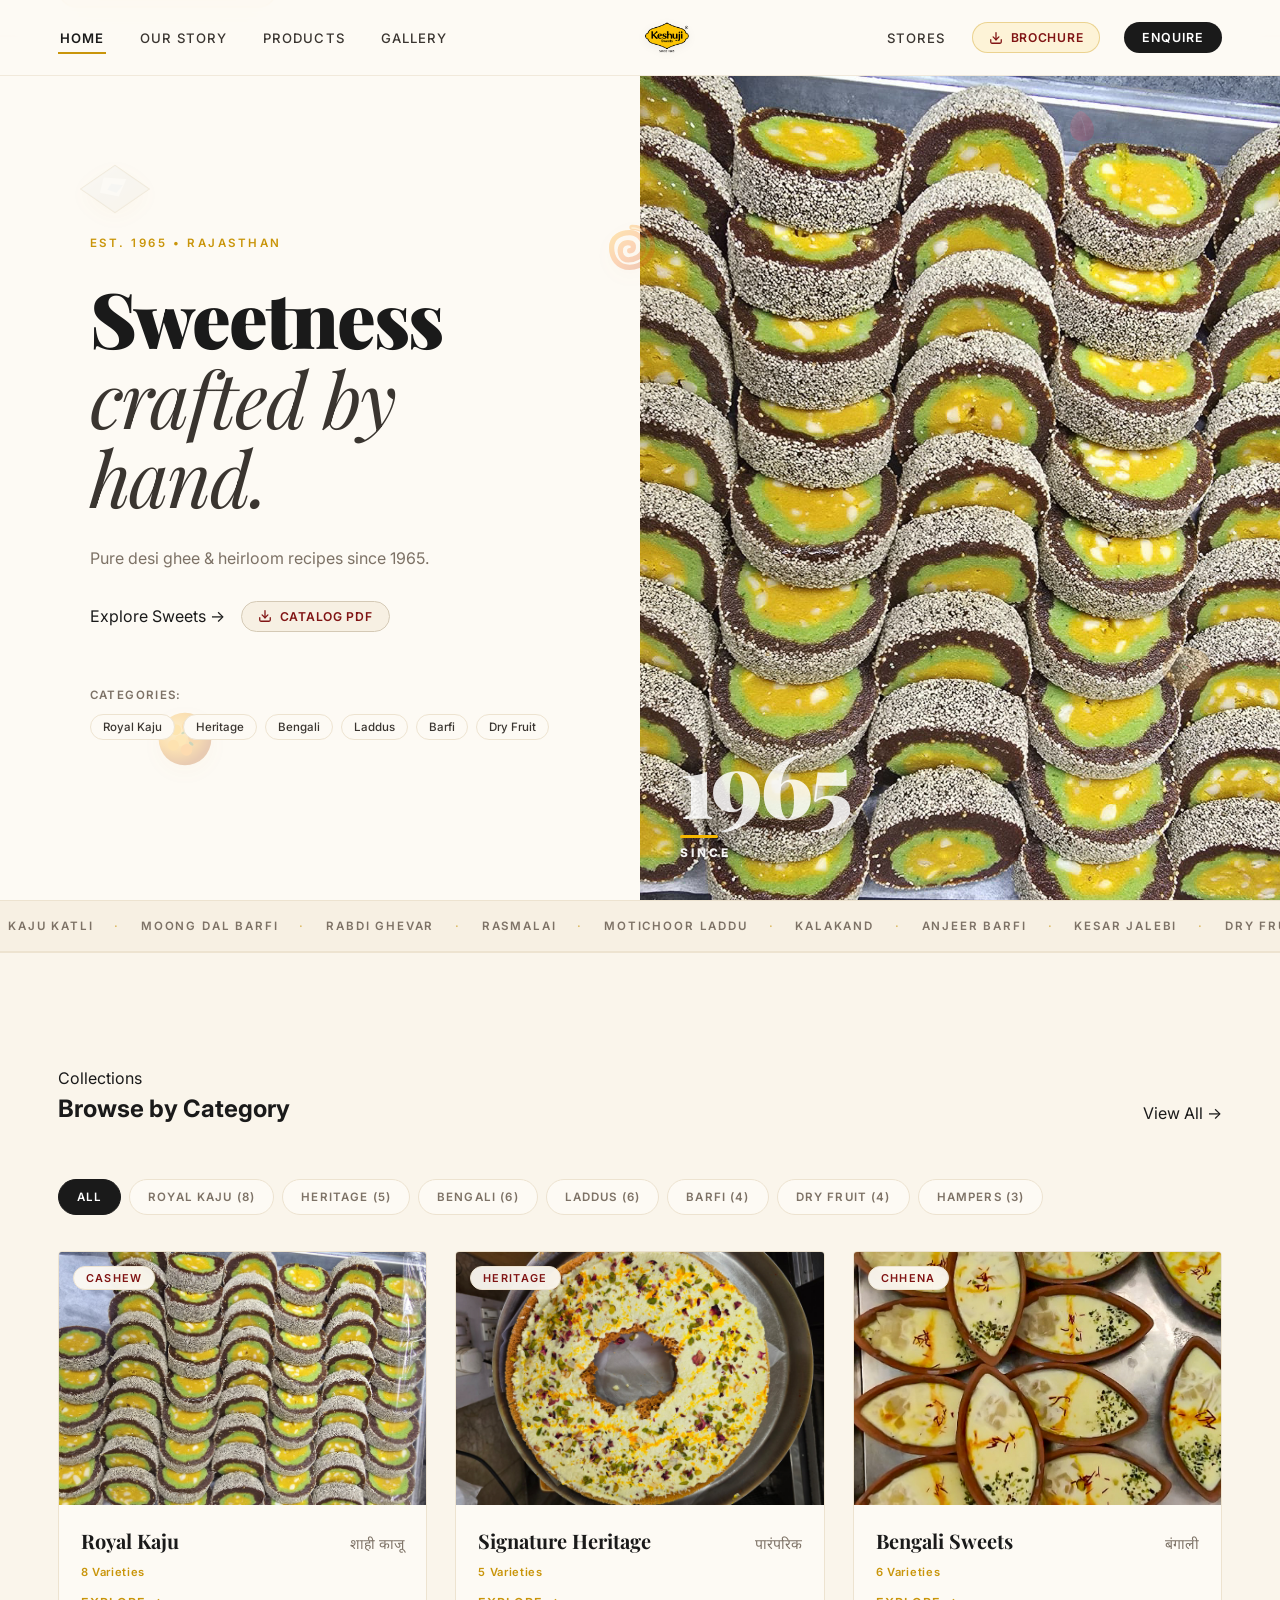
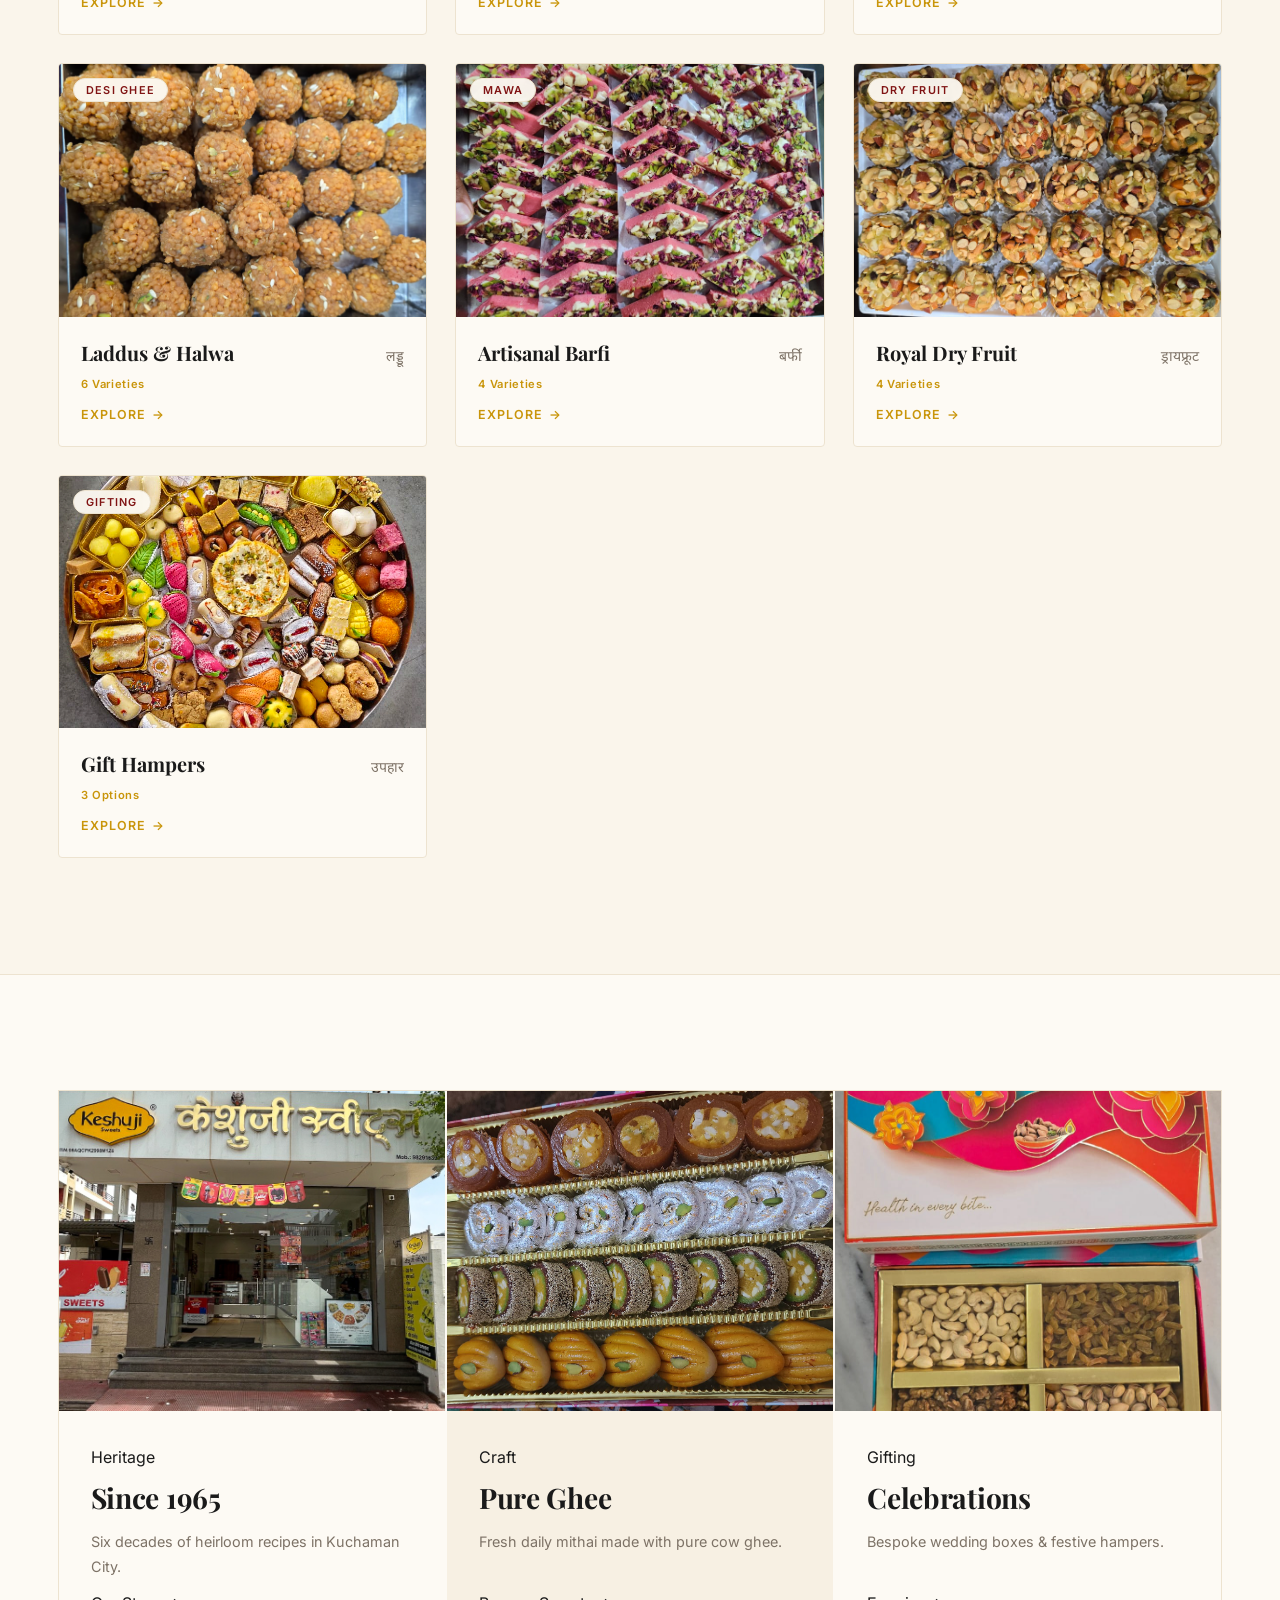
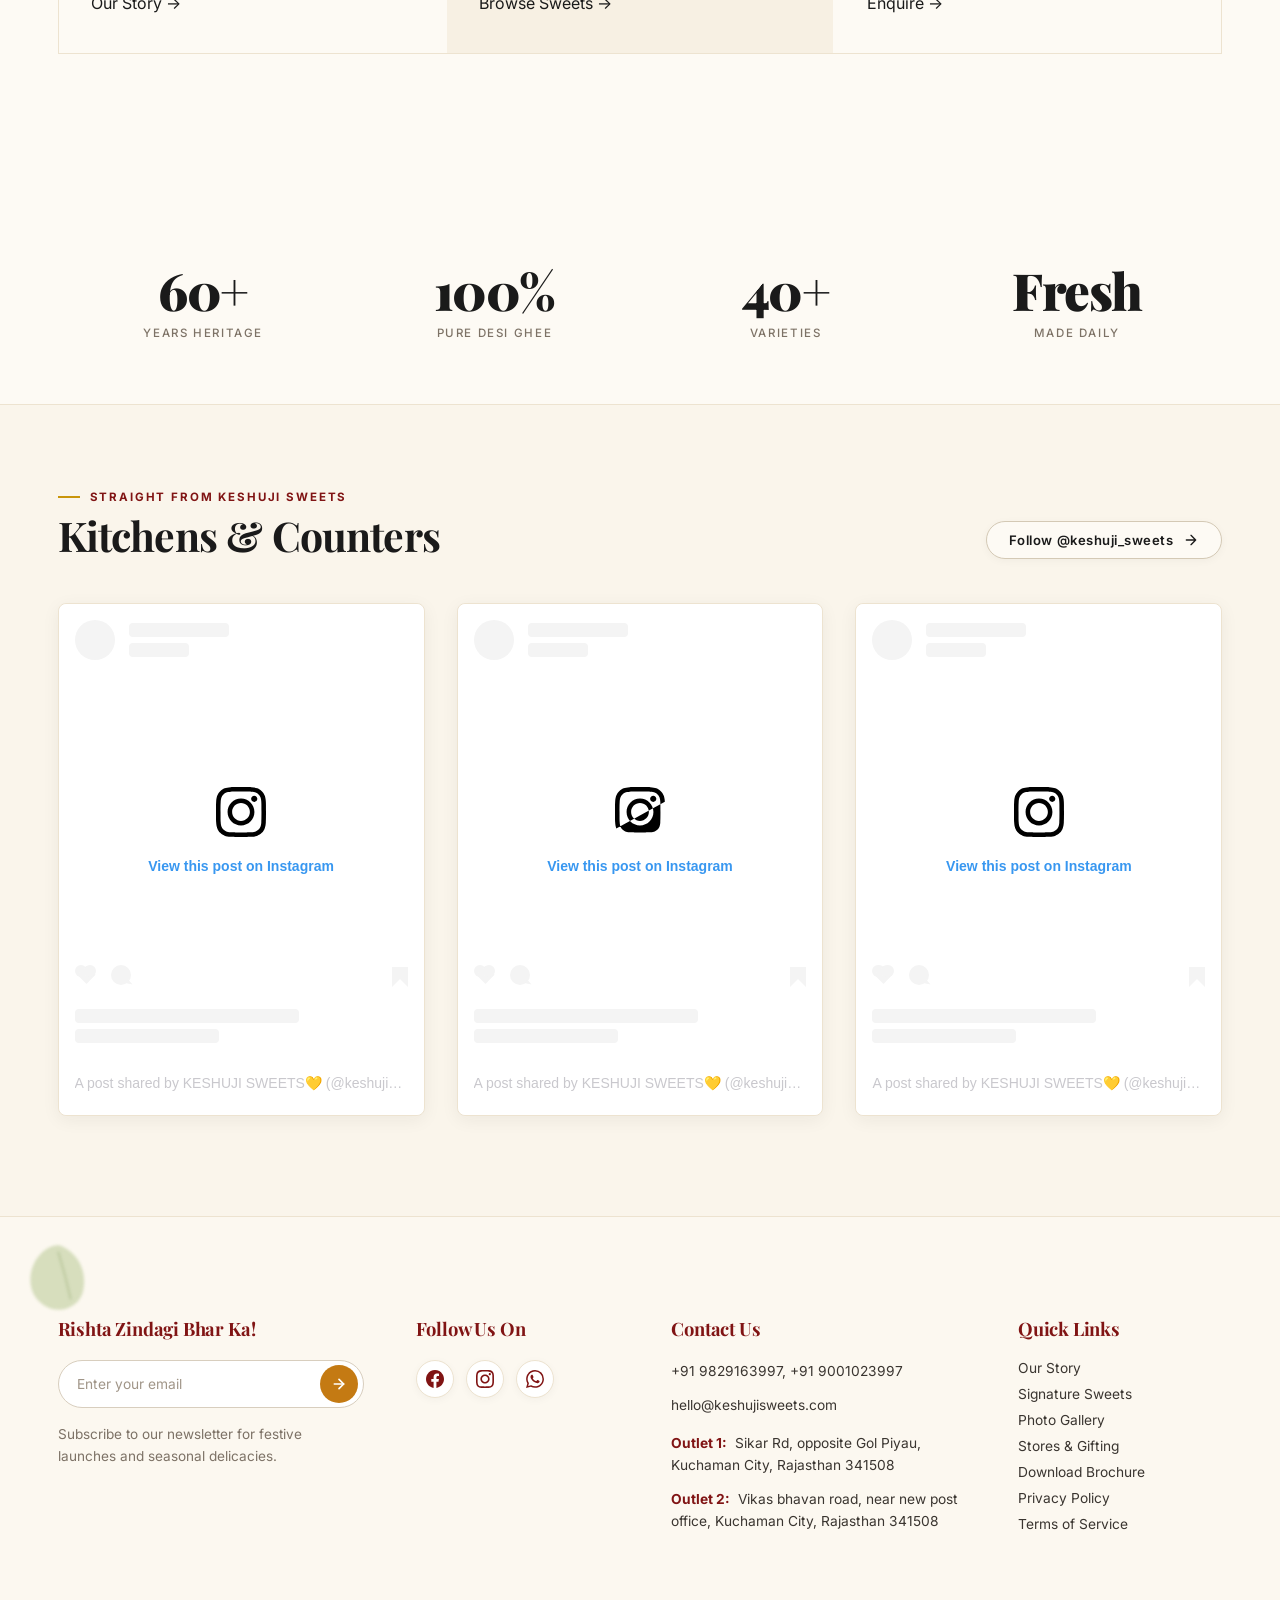
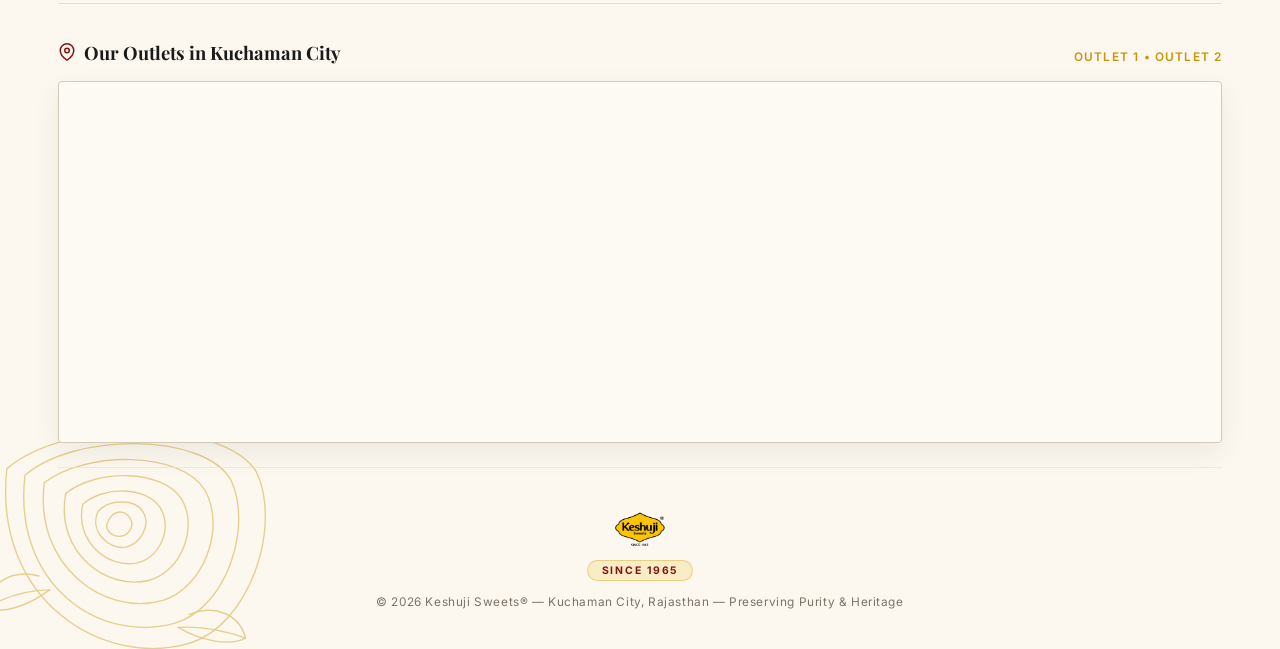
==== index.html @ 8f528794 "feat: initial commit for Keshuji Sweets luxury website" ====
<!DOCTYPE html>
<html lang="en">
<head>
  <meta charset="UTF-8" />
  <meta name="viewport" content="width=device-width, initial-scale=1.0" />
  <title>Keshuji Sweets — Handcrafted Indian Mithai Since 1965</title>
  <meta name="description" content="Keshuji Sweets — India's most beloved handcrafted mithai, made with pure desi ghee and tradition since 1965. Jaipur, Rajasthan." />
  <link rel="icon" type="image/png" href="assets/KeshuJI-Logo.png" />
  <link rel="preconnect" href="https://fonts.googleapis.com" />
  <link rel="preconnect" href="https://fonts.gstatic.com" crossorigin />
  <link href="https://fonts.googleapis.com/css2?family=Playfair+Display:ital,wght@0,400;0,700;0,900;1,400;1,700&family=Inter:wght@300;400;500;600;700&family=Noto+Sans+Devanagari:wght@400;500;600&display=swap" rel="stylesheet" />
  <link rel="stylesheet" href="css/shared.css" />
  <link rel="stylesheet" href="css/home.css" />
</head>
<body>

  <!-- ===== SWEET IS LOADING CHASHNI PRELOADER ===== -->
  <aside id="sweet-loader" aria-label="Loading Keshuji Sweets">
    <div class="chashni-aura" aria-hidden="true"></div>
    <div class="chashni-stage">
      
      <!-- Chashni Dropper -->
      <div class="chashni-dropper" aria-hidden="true">
        <div class="chashni-droplet"></div>
      </div>

      <!-- Keshuji Logo with Rising Chashni Liquid Fill -->
      <div class="chashni-logo-box" aria-hidden="true">
        <!-- Base Faint Logo Outline -->
        <img src="assets/KeshuJI-Logo.png" alt="Keshuji Sweets Logo Outline" class="chashni-logo-base" />
        
        <!-- Rising Chashni Liquid Level -->
        <div class="chashni-fill-level" id="chashni-fill-level">
          <!-- Filled Saffron Logo -->
          <img src="assets/KeshuJI-Logo.png" alt="Keshuji Sweets Filled Logo" class="chashni-logo-filled" />
          
          <!-- Liquid Sheen Overlay -->
          <div class="chashni-syrup-sheen"></div>

          <!-- Waving Liquid Meniscus Surface -->
          <div class="chashni-wave-wrap">
            <svg class="chashni-wave-svg" viewBox="0 0 240 12" preserveAspectRatio="none">
              <path d="M0,6 C30,1 60,11 90,6 C120,1 150,11 180,6 C210,1 240,11 270,6 L270,12 L0,12 Z" fill="#F5B800" opacity="0.9"/>
              <path d="M0,7 C30,2 60,12 90,7 C120,2 150,12 180,7 C210,2 240,12 270,7 L270,12 L0,12 Z" fill="#C97D00" opacity="0.55"/>
            </svg>
          </div>
        </div>
      </div>

      <!-- Loading Typography -->
      <p class="chashni-eyebrow">Est. 1965 &bull; Rajasthan</p>
      <h1 class="chashni-title" aria-label="Sweet is loading">
        <span>S</span><span>W</span><span>E</span><span>E</span><span>T</span>
        <span class="chashni-space">&nbsp;</span>
        <span>I</span><span>S</span>
        <span class="chashni-space">&nbsp;</span>
        <span>L</span><span>O</span><span>A</span><span>D</span><span>I</span><span>N</span><span>G</span>
      </h1>
      <p class="chashni-subtext" id="chashni-subtext">Simmering pure desi ghee &amp; saffron syrup...</p>

      <!-- Progress Track -->
      <div class="chashni-progress-wrap">
        <div class="chashni-bar-track">
          <div class="chashni-bar-fill" id="chashni-bar-fill"></div>
        </div>
        <span class="chashni-percent" id="chashni-percent">0%</span>
      </div>

    </div>
  </aside>

  <!-- ===== ULTRA-PLEASING NAVBAR ===== -->
  <header class="navbar" id="navbar">
    <div class="nav-inner">
      <nav class="nav-left">
        <a href="./" class="nav-link active">Home</a>
        <a href="story/" class="nav-link">Our Story</a>
        <a href="products/" class="nav-link">Products</a>
        <a href="gallery/" class="nav-link">Gallery</a>
      </nav>

      <div class="nav-logo">
        <a href="./" aria-label="Keshuji Sweets Home">
          <img src="assets/KeshuJI-Logo.png" alt="Keshuji Sweets" />
        </a>
      </div>

      <nav class="nav-right">
        <a href="contacts/" class="nav-link">Stores</a>
        <a href="assets/Keshuji%20Sweets%20%E2%80%94%20Signature%20Catalogue.pdf" 
           download="Keshuji Sweets — Signature Catalogue.pdf" 
           target="_blank" 
           rel="noopener noreferrer" 
           class="nav-brochure-btn" 
           id="nav-brochure-btn"
           title="Download Product Brochure">
          <svg viewBox="0 0 24 24" width="14" height="14" fill="none" stroke="currentColor" stroke-width="2.2" stroke-linecap="round" stroke-linejoin="round">
            <path d="M21 15v4a2 2 0 0 1-2 2H5a2 2 0 0 1-2-2v-4"/>
            <polyline points="7 10 12 15 17 10"/>
            <line x1="12" y1="15" x2="12" y2="3"/>
          </svg>
          <span>Brochure</span>
        </a>
        <a href="contacts/" class="nav-enquire">Enquire</a>
      </nav>

      <button class="hamburger" id="hamburger" aria-label="Open Navigation Menu">
        <span></span><span></span><span></span>
      </button>
    </div>
  </header>

  <!-- Mobile Drawer -->
  <div class="mobile-drawer" id="mobile-drawer">
    <a href="./" class="nav-link active">Home</a>
    <a href="story/" class="nav-link">Our Story</a>
    <a href="products/" class="nav-link">Products</a>
    <a href="gallery/" class="nav-link">Gallery</a>
    <a href="contacts/" class="nav-link">Stores &amp; Contact</a>
    <a href="assets/Keshuji%20Sweets%20%E2%80%94%20Signature%20Catalogue.pdf" 
       download="Keshuji Sweets — Signature Catalogue.pdf" 
       target="_blank" 
       class="nav-brochure-btn">
      <svg viewBox="0 0 24 24" width="14" height="14" fill="none" stroke="currentColor" stroke-width="2.2" stroke-linecap="round" stroke-linejoin="round">
        <path d="M21 15v4a2 2 0 0 1-2 2H5a2 2 0 0 1-2-2v-4"/>
        <polyline points="7 10 12 15 17 10"/>
        <line x1="12" y1="15" x2="12" y2="3"/>
      </svg>
      <span>Download Brochure</span>
    </a>
  </div>

  <!-- ===== HERO WITH FLOATING MITHAI SVGS ===== -->
  <section class="hero" id="hero" style="position: relative;">
    
    <!-- Floating Mithai SVGs Canvas -->
    <div class="floating-mithai-canvas" aria-hidden="true">
      
      <!-- 1. Floating Kaju Katli (Top Left) -->
      <div class="float-item float-1" style="top: 18%; left: 6%;">
        <svg viewBox="0 0 100 70" width="76" height="54" fill="none" xmlns="http://www.w3.org/2000/svg">
          <polygon points="50,4 95,35 50,66 5,35" fill="#FAF1DF" stroke="#D1BE94" stroke-width="1.5"/>
          <polygon points="50,4 95,35 50,66 5,35" fill="url(#silverSheen1)" opacity="0.85"/>
          <path d="M35,20 L65,22 L55,45 L30,40 Z" fill="#FFFFFF" opacity="0.7"/>
          <path d="M45,28 L60,30 L52,40 L40,36 Z" fill="#E4ECF0" opacity="0.95"/>
          <defs>
            <linearGradient id="silverSheen1" x1="0" y1="0" x2="1" y2="1">
              <stop offset="0%" stop-color="#FFFFFF" stop-opacity="0.9"/>
              <stop offset="50%" stop-color="#D5DFE6" stop-opacity="0.5"/>
              <stop offset="100%" stop-color="#F2E6CD" stop-opacity="0.8"/>
            </linearGradient>
          </defs>
        </svg>
      </div>

      <!-- 2. Floating Motichoor Laddu (Bottom Left) -->
      <div class="float-item float-2" style="bottom: 14%; left: 12%;">
        <svg viewBox="0 0 80 80" width="62" height="62" fill="none" xmlns="http://www.w3.org/2000/svg">
          <circle cx="40" cy="40" r="34" fill="url(#ladduGrad1)"/>
          <circle cx="28" cy="28" r="7" fill="#FFAF00"/>
          <circle cx="44" cy="24" r="8" fill="#FF9A00"/>
          <circle cx="34" cy="42" r="7.5" fill="#FFB71A"/>
          <circle cx="52" cy="38" r="8" fill="#E88200"/>
          <circle cx="25" cy="48" r="7" fill="#FFA500"/>
          <circle cx="42" cy="54" r="7.5" fill="#FF8D00"/>
          <ellipse cx="38" cy="32" rx="3" ry="1.5" fill="#5F8835" transform="rotate(-25 38 32)"/>
          <ellipse cx="48" cy="46" rx="3.5" ry="1.8" fill="#4D7528" transform="rotate(35 48 46)"/>
          <defs>
            <radialGradient id="ladduGrad1" cx="35%" cy="35%" r="65%">
              <stop offset="0%" stop-color="#FFD15C"/>
              <stop offset="55%" stop-color="#F59E0B"/>
              <stop offset="100%" stop-color="#B45309"/>
            </radialGradient>
          </defs>
        </svg>
      </div>

      <!-- 3. Floating Kesar Jalebi (Center Right) -->
      <div class="float-item float-3" style="top: 24%; right: 48%;">
        <svg viewBox="0 0 90 90" width="68" height="68" fill="none" xmlns="http://www.w3.org/2000/svg">
          <path d="M45,15 C60,15 72,25 72,40 C72,55 58,68 42,68 C26,68 18,55 18,42 C18,28 30,22 42,22 C52,22 62,30 60,44 C58,54 48,58 40,58 C32,58 28,50 30,42 C32,36 38,34 44,36 C48,38 48,46 42,46" 
                stroke="url(#jalebiGrad1)" stroke-width="7" stroke-linecap="round" stroke-linejoin="round"/>
          <path d="M45,16 C57,16 68,24 68,38" stroke="#FFEAA5" stroke-width="2" stroke-linecap="round" opacity="0.8"/>
          <defs>
            <linearGradient id="jalebiGrad1" x1="0" y1="0" x2="1" y2="1">
              <stop offset="0%" stop-color="#FFB300"/>
              <stop offset="50%" stop-color="#F97316"/>
              <stop offset="100%" stop-color="#C2410C"/>
            </linearGradient>
          </defs>
        </svg>
      </div>

      <!-- 4. Floating Shahi Peda (Mid Right) -->
      <div class="float-item float-4" style="bottom: 22%; right: 5%;">
        <svg viewBox="0 0 80 80" width="58" height="58" fill="none" xmlns="http://www.w3.org/2000/svg">
          <ellipse cx="40" cy="40" rx="34" ry="30" fill="url(#pedaGrad1)"/>
          <ellipse cx="40" cy="39" rx="13" ry="10" fill="#C9943B" opacity="0.4"/>
          <ellipse cx="38" cy="37" rx="4.5" ry="2.8" fill="#6A9739" transform="rotate(-15 38 37)"/>
          <path d="M37,34 Q43,35 45,39" stroke="#C81E1E" stroke-width="1.4" stroke-linecap="round"/>
          <defs>
            <radialGradient id="pedaGrad1" cx="40%" cy="35%" r="60%">
              <stop offset="0%" stop-color="#FFF0D0"/>
              <stop offset="60%" stop-color="#E8BC70"/>
              <stop offset="100%" stop-color="#B28236"/>
            </radialGradient>
          </defs>
        </svg>
      </div>

      <!-- 5. Floating Damask Rose Petal (Top Right) -->
      <div class="float-item float-5" style="top: 12%; right: 14%;">
        <svg viewBox="0 0 60 60" width="38" height="38" fill="none" xmlns="http://www.w3.org/2000/svg">
          <path d="M30,5 C42,12 52,26 48,42 C44,54 28,56 18,48 C8,40 10,22 18,12 C22,7 26,4 30,5 Z" fill="url(#petalGrad1)" opacity="0.8"/>
          <path d="M28,14 Q34,26 36,44" stroke="#FFE4EC" stroke-width="1" opacity="0.6"/>
          <defs>
            <linearGradient id="petalGrad1" x1="0" y1="0" x2="1" y2="1">
              <stop offset="0%" stop-color="#FFA4B0"/>
              <stop offset="60%" stop-color="#E63956"/>
              <stop offset="100%" stop-color="#9E1B32"/>
            </linearGradient>
          </defs>
        </svg>
      </div>

    </div>

    <!-- Hero Content -->
    <div class="hero-text-col" style="position: relative; z-index: 2;">
      <p class="hero-heritage">Est. 1965 &bull; Rajasthan</p>
      <h1 class="hero-headline">
        Sweetness<br/>
        <em>crafted by<br/>hand.</em>
      </h1>
      <p class="hero-sub">
        Pure desi ghee &amp; heirloom recipes since 1965.
      </p>
      <div style="display: flex; gap: 16px; align-items: center; flex-wrap: wrap;">
        <a href="products/" class="btn-text" id="hero-cta">
          Explore Sweets <span class="arrow">&rarr;</span>
        </a>
        <a href="assets/Keshuji%20Sweets%20%E2%80%94%20Signature%20Catalogue.pdf" 
           download="Keshuji Sweets — Signature Catalogue.pdf" 
           target="_blank" 
           class="nav-brochure-btn" 
           style="background: var(--beige); border-color: var(--beige-dark);">
          <svg viewBox="0 0 24 24" width="14" height="14" fill="none" stroke="currentColor" stroke-width="2.2" stroke-linecap="round" stroke-linejoin="round">
            <path d="M21 15v4a2 2 0 0 1-2 2H5a2 2 0 0 1-2-2v-4"/>
            <polyline points="7 10 12 15 17 10"/>
            <line x1="12" y1="15" x2="12" y2="3"/>
          </svg>
          <span>Catalog PDF</span>
        </a>
      </div>

      <!-- Hero Quick Categories -->
      <div class="hero-quick-cats">
        <span class="hero-quick-label">Categories:</span>
        <div class="hero-quick-tags">
          <a href="products/?cat=Royal+Kaju" class="hero-quick-tag">Royal Kaju</a>
          <a href="products/?cat=Signature+Heritage" class="hero-quick-tag">Heritage</a>
          <a href="products/?cat=Bengali+Sweets" class="hero-quick-tag">Bengali</a>
          <a href="products/?cat=Laddus" class="hero-quick-tag">Laddus</a>
          <a href="products/?cat=Artisanal+Barfi" class="hero-quick-tag">Barfi</a>
          <a href="products/?cat=Dry+Fruit" class="hero-quick-tag">Dry Fruit</a>
        </div>
      </div>
    </div>

    <div class="hero-image-col">
      <div class="hero-img-frame">
        <img src="assets/kaju-anjeer-chakra.jpg" alt="Kaju Anjeer Chakra" class="hero-img" id="hero-main-img" />
      </div>
      <div class="hero-since">
        <span class="since-num">1965</span>
        <span class="since-line"></span>
        <span class="since-text">Since</span>
      </div>
    </div>
  </section>

  <!-- ===== MARQUEE ===== -->
  <div class="marquee-band" aria-hidden="true">
    <div class="marquee-track">
      <span>Kaju Katli</span><span class="sep">&nbsp;&middot;&nbsp;</span>
      <span>Moong Dal Barfi</span><span class="sep">&nbsp;&middot;&nbsp;</span>
      <span>Rabdi Ghevar</span><span class="sep">&nbsp;&middot;&nbsp;</span>
      <span>Rasmalai</span><span class="sep">&nbsp;&middot;&nbsp;</span>
      <span>Motichoor Laddu</span><span class="sep">&nbsp;&middot;&nbsp;</span>
      <span>Kalakand</span><span class="sep">&nbsp;&middot;&nbsp;</span>
      <span>Anjeer Barfi</span><span class="sep">&nbsp;&middot;&nbsp;</span>
      <span>Kesar Jalebi</span><span class="sep">&nbsp;&middot;&nbsp;</span>
      <span>Dry Fruit Laddu</span><span class="sep">&nbsp;&middot;&nbsp;</span>
      <span>Kaju Pista Roll</span><span class="sep">&nbsp;&middot;&nbsp;</span>
      <!-- dupe for continuous loop -->
      <span>Kaju Katli</span><span class="sep">&nbsp;&middot;&nbsp;</span>
      <span>Moong Dal Barfi</span><span class="sep">&nbsp;&middot;&nbsp;</span>
      <span>Rabdi Ghevar</span><span class="sep">&nbsp;&middot;&nbsp;</span>
      <span>Rasmalai</span><span class="sep">&nbsp;&middot;&nbsp;</span>
      <span>Motichoor Laddu</span><span class="sep">&nbsp;&middot;&nbsp;</span>
      <span>Kalakand</span><span class="sep">&nbsp;&middot;&nbsp;</span>
      <span>Anjeer Barfi</span><span class="sep">&nbsp;&middot;&nbsp;</span>
      <span>Kesar Jalebi</span><span class="sep">&nbsp;&middot;&nbsp;</span>
      <span>Dry Fruit Laddu</span><span class="sep">&nbsp;&middot;&nbsp;</span>
      <span>Kaju Pista Roll</span><span class="sep">&nbsp;&middot;&nbsp;</span>
    </div>
  </div>

  <!-- ===== BROWSE BY CATEGORY ===== -->
  <section class="categories-browse" id="categories-browse">
    <div class="container">
      
      <div class="categories-browse-header reveal">
        <div>
          <span class="label">Collections</span>
          <h2 class="heading">Browse by Category</h2>
        </div>
        <a href="products/" class="btn-text">View All <span class="arrow">&rarr;</span></a>
      </div>

      <!-- Quick Interactive Category Filter Pills on Homepage -->
      <div class="home-category-pills reveal" id="home-category-pills">
        <button class="home-cat-pill active" data-cat-filter="all">All</button>
        <button class="home-cat-pill" data-cat-filter="Royal Kaju">Royal Kaju (8)</button>
        <button class="home-cat-pill" data-cat-filter="Signature Heritage">Heritage (5)</button>
        <button class="home-cat-pill" data-cat-filter="Bengali Sweets">Bengali (6)</button>
        <button class="home-cat-pill" data-cat-filter="Laddus">Laddus (6)</button>
        <button class="home-cat-pill" data-cat-filter="Artisanal Barfi">Barfi (4)</button>
        <button class="home-cat-pill" data-cat-filter="Dry Fruit">Dry Fruit (4)</button>
        <button class="home-cat-pill" data-cat-filter="Gift Boxes">Hampers (3)</button>
      </div>

      <div class="category-cards-grid" id="home-category-grid">

        <!-- 1. Royal Kaju -->
        <a href="products/?cat=Royal+Kaju" class="category-card reveal" data-category="Royal Kaju">
          <div class="category-card-img-wrap">
            <img src="assets/kaju-anjeer-chakra.jpg" alt="Royal Kaju Sweets" loading="lazy" />
            <span class="category-card-tag">Cashew</span>
          </div>
          <div class="category-card-info">
            <div class="category-card-title-row">
              <h3 class="category-card-name">Royal Kaju</h3>
              <span class="category-card-hindi">शाही काजू</span>
            </div>
            <div class="category-card-count">8 Varieties</div>
            <span class="category-card-action">Explore <span class="arrow">&rarr;</span></span>
          </div>
        </a>

        <!-- 2. Signature Heritage -->
        <a href="products/?cat=Signature+Heritage" class="category-card reveal" data-category="Signature Heritage">
          <div class="category-card-img-wrap">
            <img src="assets/rabri-ghevar.jpg" alt="Signature Heritage Sweets" loading="lazy" />
            <span class="category-card-tag">Heritage</span>
          </div>
          <div class="category-card-info">
            <div class="category-card-title-row">
              <h3 class="category-card-name">Signature Heritage</h3>
              <span class="category-card-hindi">पारंपरिक</span>
            </div>
            <div class="category-card-count">5 Varieties</div>
            <span class="category-card-action">Explore <span class="arrow">&rarr;</span></span>
          </div>
        </a>

        <!-- 3. Bengali Sweets -->
        <a href="products/?cat=Bengali+Sweets" class="category-card reveal" data-category="Bengali Sweets">
          <div class="category-card-img-wrap">
            <img src="assets/rasmalai.jpg" alt="Bengali Sweets" loading="lazy" />
            <span class="category-card-tag">Chhena</span>
          </div>
          <div class="category-card-info">
            <div class="category-card-title-row">
              <h3 class="category-card-name">Bengali Sweets</h3>
              <span class="category-card-hindi">बंगाली</span>
            </div>
            <div class="category-card-count">6 Varieties</div>
            <span class="category-card-action">Explore <span class="arrow">&rarr;</span></span>
          </div>
        </a>

        <!-- 4. Laddus & Halwa -->
        <a href="products/?cat=Laddus" class="category-card reveal" data-category="Laddus">
          <div class="category-card-img-wrap">
            <img src="assets/motichoor-laddu.jpg" alt="Laddus and Halwa" loading="lazy" />
            <span class="category-card-tag">Desi Ghee</span>
          </div>
          <div class="category-card-info">
            <div class="category-card-title-row">
              <h3 class="category-card-name">Laddus &amp; Halwa</h3>
              <span class="category-card-hindi">लड्डू</span>
            </div>
            <div class="category-card-count">6 Varieties</div>
            <span class="category-card-action">Explore <span class="arrow">&rarr;</span></span>
          </div>
        </a>

        <!-- 5. Artisanal Barfi -->
        <a href="products/?cat=Artisanal+Barfi" class="category-card reveal" data-category="Artisanal Barfi">
          <div class="category-card-img-wrap">
            <img src="assets/gulab-halwa-ki-barfi.jpg" alt="Artisanal Barfi" loading="lazy" />
            <span class="category-card-tag">Mawa</span>
          </div>
          <div class="category-card-info">
            <div class="category-card-title-row">
              <h3 class="category-card-name">Artisanal Barfi</h3>
              <span class="category-card-hindi">बर्फी</span>
            </div>
            <div class="category-card-count">4 Varieties</div>
            <span class="category-card-action">Explore <span class="arrow">&rarr;</span></span>
          </div>
        </a>

        <!-- 6. Royal Dry Fruit -->
        <a href="products/?cat=Dry+Fruit" class="category-card reveal" data-category="Dry Fruit">
          <div class="category-card-img-wrap">
            <img src="assets/dry-fruit-laddu.jpg" alt="Dry Fruit Confections" loading="lazy" />
            <span class="category-card-tag">Dry Fruit</span>
          </div>
          <div class="category-card-info">
            <div class="category-card-title-row">
              <h3 class="category-card-name">Royal Dry Fruit</h3>
              <span class="category-card-hindi">ड्रायफ्रूट</span>
            </div>
            <div class="category-card-count">4 Varieties</div>
            <span class="category-card-action">Explore <span class="arrow">&rarr;</span></span>
          </div>
        </a>

        <!-- 7. Festive Gift Hampers -->
        <a href="products/?cat=Gift+Boxes" class="category-card reveal" data-category="Gift Boxes">
          <div class="category-card-img-wrap">
            <img src="assets/chhappan-bhog-thali.jpg" alt="Festive Gift Hampers" loading="lazy" />
            <span class="category-card-tag">Gifting</span>
          </div>
          <div class="category-card-info">
            <div class="category-card-title-row">
              <h3 class="category-card-name">Gift Hampers</h3>
              <span class="category-card-hindi">उपहार</span>
            </div>
            <div class="category-card-count">3 Options</div>
            <span class="category-card-action">Explore <span class="arrow">&rarr;</span></span>
          </div>
        </a>

      </div>

    </div>
  </section>

  <!-- ===== EDITORIAL TEASERS ===== -->
  <section class="teasers">
    <div class="container">
      <div class="teasers-grid">

        <article class="teaser reveal" id="teaser-story">
          <div class="teaser-img-wrap">
            <img src="assets/keshuji-outlet-front.jpg" alt="Our story" loading="lazy" />
          </div>
          <div class="teaser-body">
            <span class="label">Heritage</span>
            <h2 class="teaser-title">Since 1965</h2>
            <p class="teaser-text">Six decades of heirloom recipes in Kuchaman City.</p>
            <a href="story/" class="btn-text">Our Story <span class="arrow">&rarr;</span></a>
          </div>
        </article>

        <article class="teaser teaser-invert reveal" id="teaser-products">
          <div class="teaser-img-wrap">
            <img src="assets/kaju-mix-box-fancy.jpg" alt="Our products" loading="lazy" />
          </div>
          <div class="teaser-body">
            <span class="label">Craft</span>
            <h2 class="teaser-title">Pure Ghee</h2>
            <p class="teaser-text">Fresh daily mithai made with pure cow ghee.</p>
            <a href="products/" class="btn-text">Browse Sweets <span class="arrow">&rarr;</span></a>
          </div>
        </article>

        <article class="teaser reveal" id="teaser-gifts">
          <div class="teaser-img-wrap">
            <img src="assets/premium-dry-fruits-gift-pack.jpg" alt="Gift hampers" loading="lazy" />
          </div>
          <div class="teaser-body">
            <span class="label">Gifting</span>
            <h2 class="teaser-title">Celebrations</h2>
            <p class="teaser-text">Bespoke wedding boxes &amp; festive hampers.</p>
            <a href="contacts/" class="btn-text">Enquire <span class="arrow">&rarr;</span></a>
          </div>
        </article>

      </div>
    </div>
  </section>


  <!-- ===== CRAFTSMANSHIP STATS ===== -->
  <section class="numbers">
    <div class="container">
      <div class="numbers-grid">
        <div class="number-item reveal">
          <span class="number-val">60+</span>
          <span class="number-label">Years Heritage</span>
        </div>
        <div class="number-item reveal">
          <span class="number-val">100%</span>
          <span class="number-label">Pure Desi Ghee</span>
        </div>
        <div class="number-item reveal">
          <span class="number-val">40+</span>
          <span class="number-label">Varieties</span>
        </div>
        <div class="number-item reveal">
          <span class="number-val">Fresh</span>
          <span class="number-label">Made Daily</span>
        </div>
      </div>
    </div>
  </section>

  <!-- ===== INSTAGRAM VIDEOS SECTION (HORIZONTALLY ARRANGED) ===== -->
  <section class="insta-reels-section">
    <div class="container">
      <div class="insta-reels-header reveal">
        <div>
          <span class="insta-reels-eyebrow">Straight From KeshuJI Sweets</span>
          <h2 class="insta-reels-title">Kitchens &amp; Counters</h2>
        </div>
        <a href="https://www.instagram.com/keshuji_sweets/" target="_blank" rel="noopener noreferrer" class="insta-follow-btn">
          <span>Follow @keshuji_sweets</span>
          <svg viewBox="0 0 24 24" width="16" height="16" fill="none" stroke="currentColor" stroke-width="2" stroke-linecap="round" stroke-linejoin="round" aria-hidden="true">
            <path d="M5 12h14M12 5l7 7-7 7"/>
          </svg>
        </a>
      </div>

      <div class="insta-reels-grid">
        <!-- Reel 1 -->
        <div class="insta-reel-card reveal">
          <blockquote class="instagram-media" data-instgrm-permalink="https://www.instagram.com/reel/DYRw96iSI1U/?utm_source=ig_embed&amp;utm_campaign=loading" data-instgrm-version="14" style=" background:#FFF; border:0; border-radius:3px; box-shadow:0 0 1px 0 rgba(0,0,0,0.5),0 1px 10px 0 rgba(0,0,0,0.15); margin: 1px; max-width:540px; min-width:326px; padding:0; width:99.375%; width:-webkit-calc(100% - 2px); width:calc(100% - 2px);">
            <div style="padding:16px;">
              <a href="https://www.instagram.com/reel/DYRw96iSI1U/?utm_source=ig_embed&amp;utm_campaign=loading" style=" background:#FFFFFF; line-height:0; padding:0 0; text-align:center; text-decoration:none; width:100%;" target="_blank">
                <div style="display:flex; flex-direction:row; align-items:center;">
                  <div style="background-color:#F4F4F4; border-radius:50%; flex-grow:0; height:40px; margin-right:14px; width:40px;"></div>
                  <div style="display:flex; flex-direction:column; flex-grow:1; justify-content:center;">
                    <div style="background-color:#F4F4F4; border-radius:4px; flex-grow:0; height:14px; margin-bottom:6px; width:100px;"></div>
                    <div style="background-color:#F4F4F4; border-radius:4px; flex-grow:0; height:14px; width:60px;"></div>
                  </div>
                </div>
                <div style="padding: 19% 0;"></div>
                <div style="display:block; height:50px; margin:0 auto 12px; width:50px;">
                  <svg width="50px" height="50px" viewBox="0 0 60 60" version="1.1" xmlns="https://www.w3.org/2000/svg" xmlns:xlink="https://www.w3.org/1999/xlink"><g stroke="none" stroke-width="1" fill="none" fill-rule="evenodd"><g transform="translate(-511.000000, -20.000000)" fill="#000000"><g><path d="M556.869,30.41 C554.814,30.41 553.148,32.076 553.148,34.131 C553.148,36.186 554.814,37.852 556.869,37.852 C558.924,37.852 560.59,36.186 560.59,34.131 C560.59,32.076 558.924,30.41 556.869,30.41 M541,60.657 C535.114,60.657 530.342,55.887 530.342,50 C530.342,44.114 535.114,39.342 541,39.342 C546.887,39.342 551.658,44.114 551.658,50 C551.658,55.887 546.887,60.657 541,60.657 M541,33.886 C532.1,33.886 524.886,41.1 524.886,50 C524.886,58.899 532.1,66.113 541,66.113 C549.9,66.113 557.115,58.899 557.115,50 C557.115,41.1 549.9,33.886 541,33.886 M565.378,62.101 C565.244,65.022 564.756,66.606 564.346,67.663 C563.803,69.06 563.154,70.057 562.106,71.106 C561.058,72.155 560.06,72.803 558.662,73.347 C557.607,73.757 556.021,74.244 553.102,74.378 C549.944,74.521 548.997,74.552 541,74.552 C533.003,74.552 532.056,74.521 528.898,74.378 C525.979,74.244 524.393,73.757 523.338,73.347 C521.94,72.803 520.942,72.155 519.894,71.106 C518.846,70.057 518.197,69.06 517.654,67.663 C517.244,66.606 516.755,65.022 516.623,62.101 C516.479,58.943 516.448,57.996 516.448,50 C516.448,42.003 516.479,41.056 516.623,37.899 C516.755,34.978 517.244,33.391 517.654,32.338 C518.197,30.938 518.846,29.942 519.894,28.894 C520.942,27.846 521.94,27.196 523.338,26.654 C524.393,26.244 525.979,25.756 528.898,25.623 C532.057,25.479 533.004,25.448 541,25.448 C548.997,25.448 549.943,25.479 553.102,25.623 C556.021,25.756 557.607,26.244 558.662,26.654 C560.06,27.196 561.058,27.846 562.106,28.894 C563.154,29.942 563.803,30.938 564.346,32.338 C564.756,33.391 565.244,34.978 565.378,37.899 C565.522,41.056 565.552,42.003 565.552,50 C565.552,57.996 565.522,58.943 565.378,62.101 M570.82,37.631 C570.674,34.438 570.167,32.258 569.425,30.349 C568.659,28.377 567.633,26.702 565.965,25.035 C564.297,23.368 562.623,22.342 560.652,21.575 C558.743,20.834 556.562,20.326 553.369,20.18 C550.169,20.033 549.148,20 541,20 C532.853,20 531.831,20.033 528.631,20.18 C525.438,20.326 523.257,20.834 521.349,21.575 C519.376,22.342 517.703,23.368 516.035,25.035 C514.368,26.702 513.342,28.377 512.574,30.349 C511.834,32.258 511.326,34.438 511.181,37.631 C511.035,40.831 511,41.851 511,50 C511,58.147 511.035,59.17 511.181,62.369 C511.326,65.562 511.834,67.743 512.574,69.651 C513.342,71.625 514.368,73.296 516.035,74.965 C517.703,76.634 519.376,77.658 521.349,78.425 C523.257,79.167 525.438,79.673 528.631,79.82 C531.831,79.965 532.853,80.001 541,80.001 C549.148,80.001 550.169,79.965 553.369,79.82 C556.562,79.673 558.743,79.167 560.652,78.425 C562.623,77.658 564.297,76.634 565.965,74.965 C567.633,73.296 568.659,71.625 569.425,69.651 C570.167,67.743 570.674,65.562 570.82,62.369 C570.966,59.17 571,58.147 571,50 C571,41.851 570.966,40.831 570.82,37.631"></path></g></g></g></svg>
                </div>
                <div style="padding-top: 8px;">
                  <div style=" color:#3897f0; font-family:Arial,sans-serif; font-size:14px; font-style:normal; font-weight:550; line-height:18px;">View this post on Instagram</div>
                </div>
                <div style="padding: 12.5% 0;"></div>
                <div style="display:flex; flex-direction:row; margin-bottom:14px; align-items:center;">
                  <div>
                    <div style="background-color:#F4F4F4; border-radius:50%; height:12.5px; width:12.5px; transform:translateX(0px) translateY(7px);"></div>
                    <div style="background-color:#F4F4F4; height:12.5px; transform:rotate(-45deg) translateX(3px) translateY(1px); width:12.5px; flex-grow:0; margin-right:14px; margin-left:2px;"></div>
                    <div style="background-color:#F4F4F4; border-radius:50%; height:12.5px; width:12.5px; transform:translateX(9px) translateY(-18px);"></div>
                  </div>
                  <div style="margin-left: 8px;">
                    <div style="background-color:#F4F4F4; border-radius:50%; flex-grow:0; height:20px; width:20px;"></div>
                    <div style="width:0; height:0; border-top:2px solid transparent; border-left:6px solid #f4f4f4; border-bottom:2px solid transparent; transform:translateX(16px) translateY(-4px) rotate(30deg)"></div>
                  </div>
                  <div style="margin-left:auto;">
                    <div style="width:0px; border-top:8px solid #F4F4F4; border-right:8px solid transparent; transform:translateY(16px);"></div>
                    <div style="background-color:#F4F4F4; flex-grow:0; height:12px; width:16px; transform:translateY(-4px);"></div>
                    <div style="width:0; height:0; border-top:8px solid #F4F4F4; border-left:8px solid transparent; transform:translateY(-4px) translateX(8px);"></div>
                  </div>
                </div>
                <div style="display:flex; flex-direction:column; flex-grow:1; justify-content:center; margin-bottom:24px;">
                  <div style="background-color:#F4F4F4; border-radius:4px; flex-grow:0; height:14px; margin-bottom:6px; width:224px;"></div>
                  <div style="background-color:#F4F4F4; border-radius:4px; flex-grow:0; height:14px; width:144px;"></div>
                </div>
              </a>
              <p style="color:#c9c8cd; font-family:Arial,sans-serif; font-size:14px; line-height:17px; margin-bottom:0; margin-top:8px; overflow:hidden; padding:8px 0 7px; text-align:center; text-overflow:ellipsis; white-space:nowrap;"><a href="https://www.instagram.com/reel/DYRw96iSI1U/?utm_source=ig_embed&amp;utm_campaign=loading" style="color:#c9c8cd; font-family:Arial,sans-serif; font-size:14px; font-style:normal; font-weight:normal; line-height:17px; text-decoration:none;" target="_blank">A post shared by KESHUJI SWEETS💛 (@keshuji_sweets)</a></p>
            </div>
          </blockquote>
        </div>

        <!-- Reel 2 -->
        <div class="insta-reel-card reveal">
          <blockquote class="instagram-media" data-instgrm-permalink="https://www.instagram.com/reel/DbzJ8R5zh20/?utm_source=ig_embed&amp;utm_campaign=loading" data-instgrm-version="14" style=" background:#FFF; border:0; border-radius:3px; box-shadow:0 0 1px 0 rgba(0,0,0,0.5),0 1px 10px 0 rgba(0,0,0,0.15); margin: 1px; max-width:540px; min-width:326px; padding:0; width:99.375%; width:-webkit-calc(100% - 2px); width:calc(100% - 2px);">
            <div style="padding:16px;">
              <a href="https://www.instagram.com/reel/DbzJ8R5zh20/?utm_source=ig_embed&amp;utm_campaign=loading" style=" background:#FFFFFF; line-height:0; padding:0 0; text-align:center; text-decoration:none; width:100%;" target="_blank">
                <div style="display:flex; flex-direction:row; align-items:center;">
                  <div style="background-color:#F4F4F4; border-radius:50%; flex-grow:0; height:40px; margin-right:14px; width:40px;"></div>
                  <div style="display:flex; flex-direction:column; flex-grow:1; justify-content:center;">
                    <div style="background-color:#F4F4F4; border-radius:4px; flex-grow:0; height:14px; margin-bottom:6px; width:100px;"></div>
                    <div style="background-color:#F4F4F4; border-radius:4px; flex-grow:0; height:14px; width:60px;"></div>
                  </div>
                </div>
                <div style="padding: 19% 0;"></div>
                <div style="display:block; height:50px; margin:0 auto 12px; width:50px;">
                  <svg width="50px" height="50px" viewBox="0 0 60 60" version="1.1" xmlns="https://www.w3.org/2000/svg" xmlns:xlink="https://www.w3.org/1999/xlink"><g stroke="none" stroke-width="1" fill="none" fill-rule="evenodd"><g transform="translate(-511.000000, -20.000000)" fill="#000000"><g><path d="M556.869,30.41 C554.814,30.41 553.148,32.076 553.148,34.131 C553.148,36.186 554.814,37.852 556.869,37.852 C558.924,37.852 560.59,36.186 560.59,34.131 C560.59,32.076 558.924,30.41 556.869,30.41 M541,60.657 C535.114,60.657 530.342,55.887 530.342,50 C530.342,44.114 535.114,39.342 541,39.342 C546.887,39.342 551.658,44.114 551.658,50 C551.658,55.887 546.887,60.657 541,60.657 M541,33.886 C532.1,33.886 524.886,41.1 524.886,50 C524.886,58.899 532.1,66.113 541,66.113 C549.9,66.113 557.115,58.899 557.115,50 C557.115,41.1 549.9,33.886 541,33.886 M565.378,62.101 C565.244,65.022 564.756,66.606 564.346,67.663 C563.803,69.06 563.154,70.057 562.106,71.106 C561.058,72.155 560.06,72.803 558.662,73.347 C557.607,73.757 556.021,74.244 553.102,74.378 C549.944,74.521 548.997,74.552 541,74.552 C533.003,74.552 532.056,74.521 528.898,74.378 C525.979,74.244 524.393,73.757 523.338,73.347 C521.94,72.803 520.942,72.155 519.894,71.106 C518.846,70.057 518.197,69.06 517.654,67.663 C517.244,66.606 516.755,65.022 516.623,62.101 C516.479,58.943 516.448,57.996 516.448,50 C516.448,42.003 516.479,41.056 516.623,37.899 C516.755,34.978 517.244,33.391 517.654,32.338 C518.197,30.938 518.846,29.942 519.894,28.894 C520.942,27.846 521.94,27.196 523.338,26.654 C524.393,26.244 525.979,25.756 528.898,25.623 C532.057,25.479 533.004,25.448 541,25.448 C548.997,25.448 549.943,25.479 553.102,25.623 C556.021,25.756 557.607,26.244 558.662,26.654 C560.06,27.196 561.058,27.846 562.106,28.894 C563.154,29.942 563.803,30.938 564.346,32.338 C564.756,33.391 565.244,34.978 565.378,37.899 C565.522,41.056 565.552,42.003 565.552,50 C565.552,57.996 565.522,58.943 565.378,62.101 M570.82,37.631 C570.674,34.438 570.167,32.258 569.425,30.349 C568.659,28.377 567.633,26.702 565.965,25.035 C564.297,23.368 562.623,22.342 560.652,21.575 C558.743,20.834 556.562,20.326 553.369,20.18 C550.169,20.033 549.148,20 541,20 C532.853,20 531.831,20.033 528.631,20.18 C525.438,20.326 523.257,20.834 521.349,21.575 C519.376,22.342 517.703,23.368 516.035,25.035 C514.368,26.702 513.342,28.377 512.574,30.349 C511.834,32.258 511.326,34.438 511.181,37.631 C511.035,40.831 511,41.851 511,50 C511,58.147 511.035,59.17 511.181,62.369 C511.326,65.562 511.834,67.743 512.574,69.651 C513.342,71.625 516.035,74.965 C517.703,76.634 519.376,77.658 521.349,78.425 C523.257,79.167 525.438,79.673 528.631,79.82 C531.831,79.965 532.853,80.001 541,80.001 C549.148,80.001 550.169,79.965 553.369,79.82 C556.562,79.673 558.743,79.167 560.652,78.425 C562.623,77.658 564.297,76.634 565.965,74.965 C567.633,73.296 568.659,71.625 569.425,69.651 C570.167,67.743 570.674,65.562 570.82,62.369 C570.966,59.17 571,58.147 571,50 C571,41.851 570.966,40.831 570.82,37.631"></path></g></g></g></svg>
                </div>
                <div style="padding-top: 8px;">
                  <div style=" color:#3897f0; font-family:Arial,sans-serif; font-size:14px; font-style:normal; font-weight:550; line-height:18px;">View this post on Instagram</div>
                </div>
                <div style="padding: 12.5% 0;"></div>
                <div style="display:flex; flex-direction:row; margin-bottom:14px; align-items:center;">
                  <div>
                    <div style="background-color:#F4F4F4; border-radius:50%; height:12.5px; width:12.5px; transform:translateX(0px) translateY(7px);"></div>
                    <div style="background-color:#F4F4F4; height:12.5px; transform:rotate(-45deg) translateX(3px) translateY(1px); width:12.5px; flex-grow:0; margin-right:14px; margin-left:2px;"></div>
                    <div style="background-color:#F4F4F4; border-radius:50%; height:12.5px; width:12.5px; transform:translateX(9px) translateY(-18px);"></div>
                  </div>
                  <div style="margin-left: 8px;">
                    <div style="background-color:#F4F4F4; border-radius:50%; flex-grow:0; height:20px; width:20px;"></div>
                    <div style="width:0; height:0; border-top:2px solid transparent; border-left:6px solid #f4f4f4; border-bottom:2px solid transparent; transform:translateX(16px) translateY(-4px) rotate(30deg)"></div>
                  </div>
                  <div style="margin-left:auto;">
                    <div style="width:0px; border-top:8px solid #F4F4F4; border-right:8px solid transparent; transform:translateY(16px);"></div>
                    <div style="background-color:#F4F4F4; flex-grow:0; height:12px; width:16px; transform:translateY(-4px);"></div>
                    <div style="width:0; height:0; border-top:8px solid #F4F4F4; border-left:8px solid transparent; transform:translateY(-4px) translateX(8px);"></div>
                  </div>
                </div>
                <div style="display:flex; flex-direction:column; flex-grow:1; justify-content:center; margin-bottom:24px;">
                  <div style="background-color:#F4F4F4; border-radius:4px; flex-grow:0; height:14px; margin-bottom:6px; width:224px;"></div>
                  <div style="background-color:#F4F4F4; border-radius:4px; flex-grow:0; height:14px; width:144px;"></div>
                </div>
              </a>
              <p style="color:#c9c8cd; font-family:Arial,sans-serif; font-size:14px; line-height:17px; margin-bottom:0; margin-top:8px; overflow:hidden; padding:8px 0 7px; text-align:center; text-overflow:ellipsis; white-space:nowrap;"><a href="https://www.instagram.com/reel/DbzJ8R5zh20/?utm_source=ig_embed&amp;utm_campaign=loading" style="color:#c9c8cd; font-family:Arial,sans-serif; font-size:14px; font-style:normal; font-weight:normal; line-height:17px; text-decoration:none;" target="_blank">A post shared by KESHUJI SWEETS💛 (@keshuji_sweets)</a></p>
            </div>
          </blockquote>
        </div>

        <!-- Reel 3 -->
        <div class="insta-reel-card reveal">
          <blockquote class="instagram-media" data-instgrm-permalink="https://www.instagram.com/reel/Dcf34h7yQHs/?utm_source=ig_embed&amp;utm_campaign=loading" data-instgrm-version="14" style=" background:#FFF; border:0; border-radius:3px; box-shadow:0 0 1px 0 rgba(0,0,0,0.5),0 1px 10px 0 rgba(0,0,0,0.15); margin: 1px; max-width:540px; min-width:326px; padding:0; width:99.375%; width:-webkit-calc(100% - 2px); width:calc(100% - 2px);">
            <div style="padding:16px;">
              <a href="https://www.instagram.com/reel/Dcf34h7yQHs/?utm_source=ig_embed&amp;utm_campaign=loading" style=" background:#FFFFFF; line-height:0; padding:0 0; text-align:center; text-decoration:none; width:100%;" target="_blank">
                <div style="display:flex; flex-direction:row; align-items:center;">
                  <div style="background-color:#F4F4F4; border-radius:50%; flex-grow:0; height:40px; margin-right:14px; width:40px;"></div>
                  <div style="display:flex; flex-direction:column; flex-grow:1; justify-content:center;">
                    <div style="background-color:#F4F4F4; border-radius:4px; flex-grow:0; height:14px; margin-bottom:6px; width:100px;"></div>
                    <div style="background-color:#F4F4F4; border-radius:4px; flex-grow:0; height:14px; width:60px;"></div>
                  </div>
                </div>
                <div style="padding: 19% 0;"></div>
                <div style="display:block; height:50px; margin:0 auto 12px; width:50px;">
                  <svg width="50px" height="50px" viewBox="0 0 60 60" version="1.1" xmlns="https://www.w3.org/2000/svg" xmlns:xlink="https://www.w3.org/1999/xlink"><g stroke="none" stroke-width="1" fill="none" fill-rule="evenodd"><g transform="translate(-511.000000, -20.000000)" fill="#000000"><g><path d="M556.869,30.41 C554.814,30.41 553.148,32.076 553.148,34.131 C553.148,36.186 554.814,37.852 556.869,37.852 C558.924,37.852 560.59,36.186 560.59,34.131 C560.59,32.076 558.924,30.41 556.869,30.41 M541,60.657 C535.114,60.657 530.342,55.887 530.342,50 C530.342,44.114 535.114,39.342 541,39.342 C546.887,39.342 551.658,44.114 551.658,50 C551.658,55.887 546.887,60.657 541,60.657 M541,33.886 C532.1,33.886 524.886,41.1 524.886,50 C524.886,58.899 532.1,66.113 541,66.113 C549.9,66.113 557.115,58.899 557.115,50 C557.115,41.1 549.9,33.886 541,33.886 M565.378,62.101 C565.244,65.022 564.756,66.606 564.346,67.663 C563.803,69.06 563.154,70.057 562.106,71.106 C561.058,72.155 560.06,72.803 558.662,73.347 C557.607,73.757 556.021,74.244 553.102,74.378 C549.944,74.521 548.997,74.552 541,74.552 C533.003,74.552 532.056,74.521 528.898,74.378 C525.979,74.244 524.393,73.757 523.338,73.347 C521.94,72.803 520.942,72.155 519.894,71.106 C518.846,70.057 518.197,69.06 517.654,67.663 C517.244,66.606 516.755,65.022 516.623,62.101 C516.479,58.943 516.448,57.996 516.448,50 C516.448,42.003 516.479,41.056 516.623,37.899 C516.755,34.978 517.244,33.391 517.654,32.338 C518.197,30.938 518.846,29.942 519.894,28.894 C520.942,27.846 521.94,27.196 523.338,26.654 C524.393,26.244 525.979,25.756 528.898,25.623 C532.057,25.479 533.004,25.448 541,25.448 C548.997,25.448 549.943,25.479 553.102,25.623 C556.021,25.756 557.607,26.244 558.662,26.654 C560.06,27.196 561.058,27.846 562.106,28.894 C563.154,29.942 563.803,30.938 564.346,32.338 C564.756,33.391 565.244,34.978 565.378,37.899 C565.522,41.056 565.552,42.003 565.552,50 C565.552,57.996 565.522,58.943 565.378,62.101 M570.82,37.631 C570.674,34.438 570.167,32.258 569.425,30.349 C568.659,28.377 567.633,26.702 565.965,25.035 C564.297,23.368 562.623,22.342 560.652,21.575 C558.743,20.834 556.562,20.326 553.369,20.18 C550.169,20.033 549.148,20 541,20 C532.853,20 531.831,20.033 528.631,20.18 C525.438,20.326 523.257,20.834 521.349,21.575 C519.376,22.342 517.703,23.368 516.035,25.035 C514.368,26.702 513.342,28.377 512.574,30.349 C511.834,32.258 511.326,34.438 511.181,37.631 C511.035,40.831 511,41.851 511,50 C511,58.147 511.035,59.17 511.181,62.369 C511.326,65.562 511.834,67.743 512.574,69.651 C513.342,71.625 514.368,73.296 516.035,74.965 C517.703,76.634 519.376,77.658 521.349,78.425 C523.257,79.167 525.438,79.673 528.631,79.82 C531.831,79.965 532.853,80.001 541,80.001 C549.148,80.001 550.169,79.965 553.369,79.82 C556.562,79.673 558.743,79.167 560.652,78.425 C562.623,77.658 564.297,76.634 565.965,74.965 C567.633,73.296 568.659,71.625 569.425,69.651 C570.167,67.743 570.674,65.562 570.82,62.369 C570.966,59.17 571,58.147 571,50 C571,41.851 570.966,40.831 570.82,37.631"></path></g></g></g></svg>
                </div>
                <div style="padding-top: 8px;">
                  <div style=" color:#3897f0; font-family:Arial,sans-serif; font-size:14px; font-style:normal; font-weight:550; line-height:18px;">View this post on Instagram</div>
                </div>
                <div style="padding: 12.5% 0;"></div>
                <div style="display:flex; flex-direction:row; margin-bottom:14px; align-items:center;">
                  <div>
                    <div style="background-color:#F4F4F4; border-radius:50%; height:12.5px; width:12.5px; transform:translateX(0px) translateY(7px);"></div>
                    <div style="background-color:#F4F4F4; height:12.5px; transform:rotate(-45deg) translateX(3px) translateY(1px); width:12.5px; flex-grow:0; margin-right:14px; margin-left:2px;"></div>
                    <div style="background-color:#F4F4F4; border-radius:50%; height:12.5px; width:12.5px; transform:translateX(9px) translateY(-18px);"></div>
                  </div>
                  <div style="margin-left: 8px;">
                    <div style="background-color:#F4F4F4; border-radius:50%; flex-grow:0; height:20px; width:20px;"></div>
                    <div style="width:0; height:0; border-top:2px solid transparent; border-left:6px solid #f4f4f4; border-bottom:2px solid transparent; transform:translateX(16px) translateY(-4px) rotate(30deg)"></div>
                  </div>
                  <div style="margin-left:auto;">
                    <div style="width:0px; border-top:8px solid #F4F4F4; border-right:8px solid transparent; transform:translateY(16px);"></div>
                    <div style="background-color:#F4F4F4; flex-grow:0; height:12px; width:16px; transform:translateY(-4px);"></div>
                    <div style="width:0; height:0; border-top:8px solid #F4F4F4; border-left:8px solid transparent; transform:translateY(-4px) translateX(8px);"></div>
                  </div>
                </div>
                <div style="display:flex; flex-direction:column; flex-grow:1; justify-content:center; margin-bottom:24px;">
                  <div style="background-color:#F4F4F4; border-radius:4px; flex-grow:0; height:14px; margin-bottom:6px; width:224px;"></div>
                  <div style="background-color:#F4F4F4; border-radius:4px; flex-grow:0; height:14px; width:144px;"></div>
                </div>
              </a>
              <p style="color:#c9c8cd; font-family:Arial,sans-serif; font-size:14px; line-height:17px; margin-bottom:0; margin-top:8px; overflow:hidden; padding:8px 0 7px; text-align:center; text-overflow:ellipsis; white-space:nowrap;"><a href="https://www.instagram.com/reel/Dcf34h7yQHs/?utm_source=ig_embed&amp;utm_campaign=loading" style="color:#c9c8cd; font-family:Arial,sans-serif; font-size:14px; font-style:normal; font-weight:normal; line-height:17px; text-decoration:none;" target="_blank">A post shared by KESHUJI SWEETS💛 (@keshuji_sweets)</a></p>
            </div>
          </blockquote>
        </div>
      </div>
    </div>
  </section>

  <script async src="//www.instagram.com/embed.js"></script>
  <script>
    window.addEventListener('load', function() {
      if (window.instgrm && window.instgrm.Embeds) {
        window.instgrm.Embeds.process();
      }
    });
  </script>

  <!-- ===== LUXURY FOOTER (MATCHING USER REFERENCE) ===== -->
  <footer class="footer-ref">
    
    <!-- Top-Left Soft Pistachio Leaf Motif -->
    <div class="footer-pistachio-leaf" aria-hidden="true">
      <svg viewBox="0 0 100 100" fill="none" xmlns="http://www.w3.org/2000/svg">
        <path d="M50,15 C68,22 82,42 75,68 C68,88 42,92 28,78 C12,65 15,38 28,25 C35,18 42,14 50,15 Z" fill="#8BA856" opacity="0.6"/>
        <path d="M48,22 Q56,48 62,75" stroke="#718E40" stroke-width="2" opacity="0.7"/>
      </svg>
    </div>

    <!-- Bottom-Left Etched Golden Rose Art (Vector Line Art) -->
    <div class="footer-rose-art" aria-hidden="true">
      <svg viewBox="0 0 280 260" fill="none" stroke="#C9950A" stroke-width="1.3" stroke-linecap="round" stroke-linejoin="round" xmlns="http://www.w3.org/2000/svg">
        <!-- Botanical Rose Bloom Petal Curves -->
        <path d="M120,130 C125,120 135,120 140,128 C145,136 138,145 130,145 C122,145 115,138 120,130 Z" />
        <path d="M110,122 C120,110 145,110 152,122 C160,134 150,152 136,155 C120,158 102,140 110,122 Z" />
        <path d="M96,115 C115,98 155,98 168,118 C180,138 168,165 146,170 C118,175 88,148 96,115 Z" />
        <path d="M80,105 C108,82 170,82 188,110 C204,136 188,178 158,186 C118,196 70,160 80,105 Z" />
        <path d="M60,95 C98,65 188,65 210,102 C230,138 208,194 170,205 C116,220 50,172 60,95 Z" />
        <!-- Outer Flared Petals -->
        <path d="M42,88 C88,48 208,48 234,92 C255,136 230,212 182,226 C112,246 30,190 42,88 Z" />
        <path d="M25,82 C78,35 228,35 258,85 C282,135 252,228 195,245 C115,268 12,205 25,82 Z" />
        <!-- Leaves and Stems -->
        <path d="M65,195 C45,210 20,218 5,212 C8,190 28,175 55,182" />
        <path d="M5,212 Q35,195 65,195" />
        <path d="M185,230 C205,242 232,248 248,240 C242,218 220,208 195,218" />
        <path d="M248,240 Q215,228 185,230" />
      </svg>
    </div>

    <div class="footer-ref-inner">
      <div class="footer-grid-ref">
        
        <!-- Col 1: Tagline & Newsletter -->
        <div class="footer-col">
          <h3 class="footer-col-h">Rishta Zindagi Bhar Ka!</h3>
          <form class="newsletter-pill" onsubmit="event.preventDefault(); alert('Thank you for subscribing to Keshuji Sweets!'); this.reset();">
            <input type="email" placeholder="Enter your email" aria-label="Enter your email" required />
            <button type="submit" class="newsletter-btn" aria-label="Subscribe to newsletter">
              <svg viewBox="0 0 24 24" fill="none" stroke="currentColor" stroke-width="2.5" stroke-linecap="round" stroke-linejoin="round">
                <line x1="5" y1="12" x2="19" y2="12"></line>
                <polyline points="12 5 19 12 12 19"></polyline>
              </svg>
            </button>
          </form>
          <p class="footer-newsletter-p">Subscribe to our newsletter for festive launches and seasonal delicacies.</p>
        </div>

        <!-- Col 2: Follow Us On (No Amazon/Flipkart as instructed) -->
        <div class="footer-col">
          <h3 class="footer-col-h">Follow Us On</h3>
          <div class="footer-social-row">
            <a href="https://facebook.com" target="_blank" rel="noopener noreferrer" class="social-icon-badge" aria-label="Facebook">
              <svg viewBox="0 0 24 24" fill="currentColor">
                <path d="M24 12.073c0-6.627-5.373-12-12-12s-12 5.373-12 12c0 5.99 4.388 10.954 10.125 11.854v-8.385H7.078v-3.47h3.047V9.43c0-3.007 1.792-4.669 4.533-4.669 1.312 0 2.686.235 2.686.235v2.953H15.83c-1.491 0-1.956.925-1.956 1.874v2.25h3.328l-.532 3.47h-2.796v8.385C19.612 23.027 24 18.062 24 12.073z"/>
              </svg>
            </a>
            <a href="https://www.instagram.com/keshuji_sweets/" target="_blank" rel="noopener noreferrer" class="social-icon-badge" aria-label="Instagram">
              <svg viewBox="0 0 24 24" fill="currentColor">
                <path d="M12 2.163c3.204 0 3.584.012 4.85.07 3.252.148 4.771 1.691 4.919 4.919.058 1.265.069 1.645.069 4.849 0 3.205-.012 3.584-.069 4.849-.149 3.225-1.664 4.771-4.919 4.919-1.266.058-1.644.07-4.85.07-3.204 0-3.584-.012-4.849-.07-3.26-.149-4.771-1.699-4.919-4.92-.058-1.265-.07-1.644-.07-4.849 0-3.204.013-3.583.07-4.849.149-3.227 1.664-4.771 4.919-4.919 1.266-.057 1.645-.069 4.849-.069zm0-2.163c-3.259 0-3.667.014-4.947.072-4.358.2-6.78 2.618-6.98 6.98-.059 1.281-.073 1.689-.073 4.948 0 3.259.014 3.668.072 4.948.2 4.358 2.618 6.78 6.98 6.98 1.281.058 1.689.072 4.948.072 3.259 0 3.668-.014 4.948-.072 4.354-.2 6.782-2.618 6.979-6.98.059-1.28.073-1.689.073-4.948 0-3.259-.014-3.667-.072-4.947-.196-4.354-2.617-6.78-6.979-6.98-1.281-.059-1.69-.073-4.949-.073zm0 5.838c-3.403 0-6.162 2.759-6.162 6.162s2.759 6.163 6.162 6.163 6.162-2.759 6.162-6.163c0-3.403-2.759-6.162-6.162-6.162zm0 10.162c-2.209 0-4-1.79-4-4 0-2.209 1.791-4 4-4s4 1.791 4 4c0 2.21-1.791 4-4 4zm6.406-11.845c-.796 0-1.441.645-1.441 1.44s.645 1.44 1.441 1.44c.795 0 1.439-.645 1.439-1.44s-.644-1.44-1.439-1.44z"/>
              </svg>
            </a>
            <a href="https://wa.me/919829163997" target="_blank" rel="noopener noreferrer" class="social-icon-badge" aria-label="WhatsApp">
              <svg viewBox="0 0 24 24" fill="currentColor">
                <path d="M17.472 14.382c-.297-.149-1.758-.867-2.03-.967-.273-.099-.471-.148-.67.15-.197.297-.767.966-.94 1.164-.173.199-.347.223-.644.075-.297-.15-1.255-.463-2.39-1.475-.883-.788-1.48-1.761-1.653-2.059-.173-.297-.018-.458.13-.606.134-.133.298-.347.446-.52.149-.174.198-.298.298-.497.099-.198.05-.371-.025-.52-.075-.149-.669-1.612-.916-2.207-.242-.579-.487-.5-.669-.51-.173-.008-.371-.01-.57-.01-.198 0-.52.074-.792.372-.272.297-1.04 1.016-1.04 2.479 0 1.462 1.065 2.875 1.213 3.074.149.198 2.096 3.2 5.077 4.487.709.306 1.262.489 1.694.625.712.227 1.36.195 1.871.118.571-.085 1.758-.719 2.006-1.413.248-.694.248-1.289.173-1.413-.074-.124-.272-.198-.57-.347m-5.421 7.403h-.004a9.87 9.87 0 01-5.031-1.378l-.361-.214-3.741.982.998-3.648-.235-.374a9.86 9.86 0 01-1.51-5.26c.001-5.45 4.436-9.884 9.888-9.884 2.64 0 5.122 1.03 6.988 2.898a9.825 9.825 0 012.893 6.994c-.003 5.45-4.437 9.884-9.885 9.884m8.413-18.297A11.815 11.815 0 0012.05 0C5.495 0 .16 5.335.157 11.892c0 2.096.547 4.142 1.588 5.945L.057 24l6.305-1.654a11.882 11.882 0 005.683 1.448h.005c6.554 0 11.890-5.335 11.893-11.893a11.821 11.821 0 00-3.48-8.413z"/>
              </svg>
            </a>
          </div>
        </div>

        <!-- Col 3: Contact Us -->
        <div class="footer-col">
          <h3 class="footer-col-h">Contact Us</h3>
          <div class="footer-contact-info">
            <p><a href="tel:+919829163997">+91 9829163997</a>, <a href="tel:+919001023997">+91 9001023997</a></p>
            <p><a href="mailto:hello@keshujisweets.com">hello@keshujisweets.com</a></p>
            <p style="margin-top: 4px;">
              <span class="outlet-tag">Outlet 1:</span> Sikar Rd, opposite Gol Piyau, Kuchaman City, Rajasthan 341508
            </p>
            <p>
              <span class="outlet-tag">Outlet 2:</span> Vikas bhavan road, near new post office, Kuchaman City, Rajasthan 341508
            </p>
          </div>
        </div>

        <!-- Col 4: Quick Links -->
        <div class="footer-col">
          <h3 class="footer-col-h">Quick Links</h3>
          <div class="footer-links-list">
            <a href="story/">Our Story</a>
            <a href="products/">Signature Sweets</a>
            <a href="gallery/">Photo Gallery</a>
            <a href="contacts/">Stores &amp; Gifting</a>
            <a href="assets/Keshuji%20Sweets%20%E2%80%94%20Signature%20Catalogue.pdf" download="Keshuji Sweets — Signature Catalogue.pdf" target="_blank">Download Brochure</a>
            <a href="contacts/">Privacy Policy</a>
            <a href="contacts/">Terms of Service</a>
          </div>
        </div>

      </div>

      <!-- Store Locations Map -->
      <div class="footer-map-section">
        <div class="footer-map-header">
          <div class="footer-map-title">
            <svg viewBox="0 0 24 24" width="18" height="18" fill="none" stroke="currentColor" stroke-width="2" stroke-linecap="round" stroke-linejoin="round">
              <path d="M21 10c0 7-9 13-9 13s-9-6-9-13a9 9 0 0 1 18 0z"></path>
              <circle cx="12" cy="10" r="3"></circle>
            </svg>
            <span>Our Outlets in Kuchaman City</span>
          </div>
          <span class="footer-map-sub">Outlet 1 &bull; Outlet 2</span>
        </div>
        <div class="footer-map-frame">
          <iframe src="https://www.google.com/maps/embed?pb=!1m18!1m12!1m3!1d3453.164956334261!2d74.86075079999999!3d27.148675500000003!2m3!1f0!2f0!3f0!3m2!1i1024!2i768!4f13.1!3m3!1m2!1s0x396b7925e12589c7%3A0x1d13953abff2a371!2sKeshuji%20Sweets%20%7C%7C%20Famous%20Mithai%20Store%2C%20Best%20Sweet%20%26%20Namkeen%20Shop%20In%20Kuchaman%20City!5e1!3m2!1sen!2sin!4v1789859242750!5m2!1sen!2sin" width="600" height="450" style="border:0;" allowfullscreen="" loading="lazy" referrerpolicy="strict-origin-when-cross-origin" title="Keshuji Sweets — Google Maps"></iframe>
        </div>
      </div>

      <!-- Bottom Center Emblem Badge -->
      <div class="footer-bottom-badge-wrap">
        <a href="./" class="footer-emblem-badge" aria-label="Keshuji Sweets">
          <img src="assets/KeshuJI-Logo.png" alt="Keshuji Sweets Logo" />
          <span class="footer-since-tag">SINCE 1965</span>
        </a>
        <p class="footer-bottom-copy">&copy; 2026 Keshuji Sweets&reg; &mdash; Kuchaman City, Rajasthan &mdash; Preserving Purity &amp; Heritage</p>
      </div>

    </div>
  </footer>

  <script src="js/nav.js"></script>
  <script>
    // Hero image rotation
    const imgs = [
      'assets/kaju-anjeer-chakra.jpg',
      'assets/motichoor-laddu.jpg',
      'assets/rabri-ghevar.jpg',
      'assets/gulab-halwa-ki-barfi.jpg',
      'assets/kaju-mix-box-fancy.jpg',
    ];
    let idx = 0;
    const heroImg = document.getElementById('hero-main-img');
    if (heroImg) {
      setInterval(() => {
        idx = (idx + 1) % imgs.length;
        heroImg.style.transition = 'opacity 0.6s ease';
        heroImg.style.opacity = '0';
        setTimeout(() => {
          heroImg.src = imgs[idx];
          heroImg.style.opacity = '1';
        }, 600);
      }, 4500);
    }
    // Reveal
    const obs = new IntersectionObserver(entries => {
      entries.forEach(e => { if(e.isIntersecting) { e.target.classList.add('visible'); obs.unobserve(e.target); }});
    }, {threshold: 0.08});
    document.querySelectorAll('.reveal').forEach(el => obs.observe(el));

    // Homepage Category Filter Pills
    const catPills = document.querySelectorAll('.home-cat-pill');
    const catCards = document.querySelectorAll('#home-category-grid .category-card');
    catPills.forEach(pill => {
      pill.addEventListener('click', () => {
        catPills.forEach(p => p.classList.remove('active'));
        pill.classList.add('active');
        const filter = pill.getAttribute('data-cat-filter');
        catCards.forEach(card => {
          const cardCat = card.getAttribute('data-category') || '';
          if (filter === 'all' || cardCat.toLowerCase().includes(filter.toLowerCase())) {
            card.classList.remove('is-hidden');
          } else {
            card.classList.add('is-hidden');
          }
        });
      });
    });

    // ===== CHASHNI SWEET LOADER INITIALIZATION =====
    (function initSweetLoader() {
      const loader = document.getElementById('sweet-loader');
      if (!loader) return;

      document.body.classList.add('loading-active');

      const fillLevel = document.getElementById('chashni-fill-level');
      const barFill = document.getElementById('chashni-bar-fill');
      const percentText = document.getElementById('chashni-percent');
      const subtext = document.getElementById('chashni-subtext');

      let currentPercent = 0;
      const targetPercent = 100;
      const duration = 2200; // 2.2s pour time
      const intervalTime = 25;
      const step = targetPercent / (duration / intervalTime);

      const flavorNotes = [
        "Simmering pure desi ghee & saffron...",
        "Infusing heirloom royal sugar syrup...",
        "Slow-cooking handcrafted delicacies...",
        "Sweetness ready to serve!"
      ];

      const timer = setInterval(() => {
        const jitter = (Math.random() * 0.3) - 0.1;
        currentPercent += step + jitter;

        if (currentPercent >= targetPercent) {
          currentPercent = targetPercent;
          clearInterval(timer);
          finishLoading();
        }

        const rounded = Math.floor(currentPercent);
        if (fillLevel) fillLevel.style.height = `${currentPercent}%`;
        if (barFill) barFill.style.width = `${currentPercent}%`;
        if (percentText) percentText.textContent = `${rounded}%`;

        if (subtext) {
          if (rounded < 30) subtext.textContent = flavorNotes[0];
          else if (rounded < 65) subtext.textContent = flavorNotes[1];
          else if (rounded < 94) subtext.textContent = flavorNotes[2];
          else subtext.textContent = flavorNotes[3];
        }
      }, intervalTime);

      function finishLoading() {
        setTimeout(() => {
          loader.classList.add('loaded');
          document.body.classList.remove('loading-active');
          setTimeout(() => {
            if (loader && loader.parentNode) loader.parentNode.removeChild(loader);
          }, 700);
        }, 300);
      }

      // Fail-safe
      setTimeout(() => {
        if (loader && !loader.classList.contains('loaded')) {
          finishLoading();
        }
      }, 3600);
    })();
  </script>
</body>
</html>
---- css/shared.css ----
/* ============================================================
   KESHUJI SWEETS — SHARED STYLES
   Luxury Minimal · Warm Beige · Editorial Craft
   ============================================================ */

/* ===== DESIGN TOKENS ===== */
:root {
  /* Brand Colors */
  --gold:         #F5B800;
  --gold-dark:    #C9950A;
  --gold-light:   #FCE8A6;
  --gold-pale:    #FBF5E5;
  --maroon:       #801414;
  --maroon-dark:  #5C0E0E;
  --maroon-soft:  #9C2828;
  --ink:          #1A1A1A;
  --ink-soft:     #3A3530;

  /* Warm Neutrals (secondary palette) */
  --warm-white:   #FDFAF4;   /* page background */
  --warm-cream:   #FAF4E8;
  --beige:        #F7F0E3;   /* card / section surface */
  --beige-mid:    #EDE3D0;   /* borders, rules */
  --beige-dark:   #D4C9B5;   /* dividers */
  --muted:        #7D7266;   /* captions, labels */
  --white:        #FFFFFF;

  /* Typography */
  --font-display: 'Playfair Display', Georgia, serif;
  --font-body:    'Inter', system-ui, -apple-system, sans-serif;
  --font-hindi:   'Noto Sans Devanagari', sans-serif;

  /* Spacing */
  --navbar-h:     76px;
  --section-v:    clamp(70px, 9vw, 130px);
  --container:    1300px;
  --gutter:       clamp(20px, 4.5vw, 64px);

  /* Shadows & Radius */
  --radius-sm:    4px;
  --radius-md:    8px;
  --radius-lg:    16px;
  --radius-pill:  999px;
  --shadow-sm:    0 2px 8px rgba(26, 26, 26, 0.04);
  --shadow-nav:   0 8px 30px rgba(26, 26, 26, 0.05);
  --shadow-card:  0 12px 36px rgba(26, 26, 26, 0.06);

  /* Transitions */
  --transition:   0.24s cubic-bezier(0.16, 1, 0.3, 1);
  --transition-slow: 0.5s cubic-bezier(0.16, 1, 0.3, 1);
}

/* ===== RESET ===== */
*, *::before, *::after {
  box-sizing: border-box;
  margin: 0;
  padding: 0;
}

html {
  scroll-behavior: smooth;
  font-size: 16px;
}

body {
  font-family: var(--font-body);
  background: var(--warm-white);
  color: var(--ink);
  overflow-x: hidden;
  -webkit-font-smoothing: antialiased;
  position: relative;
}

img {
  display: block;
  max-width: 100%;
  height: auto;
}

a {
  text-decoration: none;
  color: inherit;
}

ul, ol {
  list-style: none;
}

button {
  cursor: pointer;
  background: none;
  border: none;
  font-family: inherit;
}

/* ===== LAYOUT ===== */
.container {
  max-width: var(--container);
  margin: 0 auto;
  padding: 0 var(--gutter);
}

/* ===== FLOATING MITHAI CANVAS & SVGS ===== */
.floating-mithai-canvas {
  position: absolute;
  inset: 0;
  pointer-events: none;
  overflow: hidden;
  z-index: 1;
}

.float-item {
  position: absolute;
  opacity: 0.28;
  filter: drop-shadow(0 6px 12px rgba(201, 149, 10, 0.12));
  transition: opacity 0.4s ease, transform 0.4s ease;
  will-change: transform;
}

.float-item:hover {
  opacity: 0.6;
}

/* Float variations */
.float-1 {
  animation: floatDrift1 9s ease-in-out infinite;
}
.float-2 {
  animation: floatDrift2 12s ease-in-out infinite;
}
.float-3 {
  animation: floatDrift3 8s ease-in-out infinite;
}
.float-4 {
  animation: floatDrift4 14s ease-in-out infinite;
}
.float-5 {
  animation: floatDrift2 10s ease-in-out infinite reverse;
}

@keyframes floatDrift1 {
  0%, 100% { transform: translateY(0) rotate(0deg); }
  50%      { transform: translateY(-22px) rotate(8deg); }
}

@keyframes floatDrift2 {
  0%, 100% { transform: translate(0, 0) rotate(0deg); }
  33%      { transform: translate(8px, -18px) rotate(-6deg); }
  66%      { transform: translate(-6px, -10px) rotate(4deg); }
}

@keyframes floatDrift3 {
  0%, 100% { transform: translateY(0) rotate(0deg); }
  50%      { transform: translateY(-16px) rotate(-10deg); }
}

@keyframes floatDrift4 {
  0%, 100% { transform: translate(0, 0) rotate(0deg); }
  50%      { transform: translate(-12px, -24px) rotate(12deg); }
}

/* ===== ULTRA-PLEASING NAVBAR ===== */
.navbar {
  position: fixed;
  top: 0;
  left: 0;
  right: 0;
  z-index: 1000;
  height: var(--navbar-h);
  background: rgba(253, 250, 244, 0.88);
  backdrop-filter: blur(18px);
  -webkit-backdrop-filter: blur(18px);
  border-bottom: 1px solid rgba(237, 227, 208, 0.7);
  transition: all var(--transition);
}

.navbar.scrolled {
  background: rgba(253, 250, 244, 0.96);
  box-shadow: var(--shadow-nav);
  height: 70px;
}

.nav-inner {
  max-width: var(--container);
  margin: 0 auto;
  padding: 0 var(--gutter);
  height: 100%;
  display: flex;
  align-items: center;
  justify-content: space-between;
  gap: 20px;
}

/* Nav Left Links */
.nav-left {
  display: flex;
  align-items: center;
  gap: clamp(16px, 2.5vw, 32px);
}

/* Center Logo */
.nav-logo {
  display: flex;
  align-items: center;
  justify-content: center;
}

.nav-logo a {
  display: flex;
  align-items: center;
  padding: 4px;
  transition: transform var(--transition);
}

.nav-logo a:hover {
  transform: scale(1.03);
}

.nav-logo img {
  height: clamp(38px, 4.8vw, 46px);
  width: auto;
  object-fit: contain;
  filter: drop-shadow(0 2px 4px rgba(0,0,0,0.06));
}

/* Nav Right */
.nav-right {
  display: flex;
  align-items: center;
  gap: clamp(14px, 2vw, 24px);
}

/* Nav Links Styling */
.nav-link {
  font-size: 0.82rem;
  font-weight: 500;
  letter-spacing: 0.08em;
  text-transform: uppercase;
  color: var(--ink-soft);
  position: relative;
  padding: 8px 2px;
  transition: color var(--transition);
}

.nav-link::after {
  content: '';
  position: absolute;
  bottom: 0;
  left: 50%;
  width: 0;
  height: 2px;
  background: var(--gold-dark);
  transition: width var(--transition), left var(--transition);
}

.nav-link:hover {
  color: var(--ink);
}

.nav-link:hover::after,
.nav-link.active::after {
  width: 100%;
  left: 0;
}

.nav-link.active {
  color: var(--ink);
  font-weight: 600;
}

/* Download Brochure Button */
.nav-brochure-btn {
  display: inline-flex;
  align-items: center;
  gap: 8px;
  padding: 7px 16px;
  border-radius: var(--radius-pill);
  font-size: 0.76rem;
  font-weight: 600;
  letter-spacing: 0.06em;
  text-transform: uppercase;
  color: var(--maroon);
  background: rgba(245, 184, 0, 0.12);
  border: 1px solid rgba(201, 149, 10, 0.35);
  transition: all var(--transition);
}

.nav-brochure-btn svg {
  transition: transform var(--transition);
}

.nav-brochure-btn:hover {
  background: var(--gold);
  border-color: var(--gold);
  color: var(--ink);
  box-shadow: 0 4px 14px rgba(245, 184, 0, 0.3);
  transform: translateY(-1px);
}

.nav-brochure-btn:hover svg {
  transform: translateY(2px);
}

/* Enquire Button */
.nav-enquire {
  font-size: 0.78rem;
  font-weight: 600;
  letter-spacing: 0.08em;
  text-transform: uppercase;
  color: var(--white);
  background: var(--ink);
  padding: 8px 18px;
  border-radius: var(--radius-pill);
  transition: all var(--transition);
}

.nav-enquire:hover {
  background: var(--gold);
  color: var(--ink);
  box-shadow: 0 4px 12px rgba(245, 184, 0, 0.28);
}

/* Hamburger */
.hamburger {
  display: none;
  flex-direction: column;
  justify-content: space-between;
  width: 26px;
  height: 18px;
  padding: 0;
}

.hamburger span {
  display: block;
  height: 2px;
  width: 100%;
  background: var(--ink);
  border-radius: 2px;
  transition: transform var(--transition), opacity var(--transition);
}

.hamburger.open span:nth-child(1) { transform: translateY(8px) rotate(45deg); }
.hamburger.open span:nth-child(2) { opacity: 0; }
.hamburger.open span:nth-child(3) { transform: translateY(-8px) rotate(-45deg); }

/* Mobile Drawer */
.mobile-drawer {
  position: fixed;
  top: var(--navbar-h);
  left: 0;
  right: 0;
  background: rgba(253, 250, 244, 0.98);
  backdrop-filter: blur(20px);
  -webkit-backdrop-filter: blur(20px);
  border-bottom: 1px solid var(--beige-mid);
  padding: 28px var(--gutter);
  display: flex;
  flex-direction: column;
  gap: 18px;
  transform: translateY(-110%);
  transition: transform 0.35s cubic-bezier(0.16, 1, 0.3, 1);
  z-index: 999;
}

.mobile-drawer.open {
  transform: translateY(0);
  box-shadow: var(--shadow-card);
}

.mobile-drawer .nav-link {
  font-size: 1rem;
  padding: 10px 0;
  border-bottom: 1px solid var(--beige-mid);
}

.mobile-drawer .nav-brochure-btn {
  align-self: flex-start;
  margin-top: 6px;
  padding: 10px 20px;
}

/* ===== LUXURY FOOTER (MATCHING USER REFERENCE) ===== */
.footer-ref {
  position: relative;
  background: #FCF8F0;
  border-top: 1px solid var(--beige-mid);
  padding: clamp(60px, 8vw, 100px) var(--gutter) 40px;
  overflow: hidden;
}

/* Top-Left Floating Pistachio Leaf Motif */
.footer-pistachio-leaf {
  position: absolute;
  top: 15px;
  left: 15px;
  width: 90px;
  height: 90px;
  pointer-events: none;
  opacity: 0.55;
  filter: blur(1.5px);
  animation: floatDrift1 10s ease-in-out infinite;
}

/* Bottom-Left Engraved Golden Rose Art */
.footer-rose-art {
  position: absolute;
  bottom: -15px;
  left: -20px;
  width: clamp(180px, 24vw, 300px);
  height: auto;
  pointer-events: none;
  opacity: 0.42;
  z-index: 1;
}

.footer-ref-inner {
  position: relative;
  z-index: 2;
  max-width: var(--container);
  margin: 0 auto;
}

/* 4-Column Grid */
.footer-grid-ref {
  display: grid;
  grid-template-columns: 1.35fr 0.9fr 1.3fr 0.9fr;
  gap: clamp(28px, 4vw, 64px);
  align-items: start;
  margin-bottom: clamp(50px, 6vw, 70px);
}

/* Column Headings */
.footer-col-h {
  font-family: var(--font-display);
  font-size: clamp(1.15rem, 1.4vw, 1.35rem);
  font-weight: 700;
  color: var(--maroon);
  margin-bottom: 20px;
  line-height: 1.25;
  letter-spacing: -0.01em;
}

/* Newsletter Column */
.footer-newsletter-p {
  font-size: 0.85rem;
  color: var(--muted);
  line-height: 1.6;
  margin-top: 16px;
  max-width: 32ch;
}

.newsletter-pill {
  display: flex;
  align-items: center;
  background: var(--white);
  border: 1px solid #D8CEBE;
  border-radius: var(--radius-pill);
  padding: 4px 5px 4px 18px;
  max-width: 330px;
  transition: border-color var(--transition), box-shadow var(--transition);
}

.newsletter-pill:focus-within {
  border-color: var(--gold-dark);
  box-shadow: 0 0 0 3px rgba(245, 184, 0, 0.18);
}

.newsletter-pill input {
  flex: 1;
  border: none;
  outline: none;
  background: transparent;
  font-size: 0.86rem;
  color: var(--ink);
  font-family: inherit;
}

.newsletter-pill input::placeholder {
  color: #A09588;
}

.newsletter-btn {
  width: 38px;
  height: 38px;
  border-radius: 50%;
  background: #C47A13;
  color: var(--white);
  display: flex;
  align-items: center;
  justify-content: center;
  transition: all var(--transition);
}

.newsletter-btn:hover {
  background: var(--gold-dark);
  transform: translateX(2px);
}

.newsletter-btn svg {
  width: 16px;
  height: 16px;
}

/* Follow Us Column */
.footer-social-row {
  display: flex;
  align-items: center;
  gap: 12px;
  margin-top: 6px;
}

.social-icon-badge {
  width: 38px;
  height: 38px;
  border-radius: 50%;
  background: var(--white);
  border: 1px solid var(--beige-mid);
  display: flex;
  align-items: center;
  justify-content: center;
  color: var(--maroon);
  transition: all var(--transition);
  box-shadow: var(--shadow-sm);
}

.social-icon-badge:hover {
  background: var(--maroon);
  color: var(--white);
  border-color: var(--maroon);
  transform: translateY(-2px);
}

.social-icon-badge svg {
  width: 18px;
  height: 18px;
}

/* Contact Us Column */
.footer-contact-info {
  display: flex;
  flex-direction: column;
  gap: 12px;
  font-size: 0.86rem;
  color: var(--ink-soft);
  line-height: 1.6;
}

.footer-contact-info a {
  color: var(--ink-soft);
  transition: color var(--transition);
}

.footer-contact-info a:hover {
  color: var(--maroon);
}

.outlet-tag {
  font-weight: 700;
  color: var(--maroon);
  margin-right: 4px;
}

/* Quick Links Column */
.footer-links-list {
  display: flex;
  flex-direction: column;
  gap: 10px;
}

.footer-links-list a {
  font-size: 0.86rem;
  color: var(--ink-soft);
  transition: color var(--transition), transform var(--transition);
  display: inline-block;
}

.footer-links-list a:hover {
  color: var(--maroon);
  transform: translateX(3px);
}

/* Store Locations Map */
.footer-map-section {
  margin-top: 48px;
  padding-top: 36px;
  border-top: 1px solid rgba(201, 149, 10, 0.25);
  margin-bottom: 24px;
}

.footer-map-header {
  display: flex;
  justify-content: space-between;
  align-items: baseline;
  margin-bottom: 16px;
  flex-wrap: wrap;
  gap: 12px;
}

.footer-map-title {
  font-family: var(--font-display);
  font-size: 1.15rem;
  font-weight: 700;
  color: var(--ink);
  display: flex;
  align-items: center;
  gap: 8px;
}

.footer-map-title svg {
  color: var(--maroon);
  flex-shrink: 0;
}

.footer-map-sub {
  font-size: 0.74rem;
  font-weight: 600;
  color: var(--gold-dark);
  letter-spacing: 0.1em;
  text-transform: uppercase;
}

.footer-map-frame {
  width: 100%;
  border-radius: var(--radius-sm);
  overflow: hidden;
  border: 1px solid var(--beige-dark);
  box-shadow: 0 10px 28px rgba(26, 26, 26, 0.07);
  background: var(--warm-white);
  line-height: 0;
}

.footer-map-frame iframe {
  width: 100%;
  height: 360px;
  border: 0;
  display: block;
}

/* Bottom Center Emblem Badge */
.footer-bottom-badge-wrap {
  text-align: center;
  padding-top: 36px;
  border-top: 1px solid rgba(237, 227, 208, 0.7);
  display: flex;
  flex-direction: column;
  align-items: center;
  gap: 14px;
}

.footer-emblem-badge {
  display: inline-flex;
  flex-direction: column;
  align-items: center;
  transition: transform var(--transition);
}

.footer-emblem-badge:hover {
  transform: scale(1.04);
}

.footer-emblem-badge img {
  height: 52px;
  width: auto;
  object-fit: contain;
}

.footer-since-tag {
  display: inline-block;
  margin-top: 4px;
  padding: 3px 14px;
  font-size: 0.65rem;
  font-weight: 700;
  letter-spacing: 0.18em;
  text-transform: uppercase;
  color: var(--maroon);
  background: rgba(245, 184, 0, 0.18);
  border: 1px solid rgba(201, 149, 10, 0.35);
  border-radius: var(--radius-pill);
}

.footer-bottom-copy {
  font-size: 0.74rem;
  color: var(--muted);
  letter-spacing: 0.05em;
  text-align: center;
}

/* ===== REVEAL ANIMATIONS ===== */
.reveal {
  opacity: 0;
  transform: translateY(22px);
  transition: opacity 0.7s cubic-bezier(0.16, 1, 0.3, 1), transform 0.7s cubic-bezier(0.16, 1, 0.3, 1);
}

.reveal.visible {
  opacity: 1;
  transform: none;
}

/* ===== RESPONSIVE ===== */
@media (max-width: 1024px) {
  .footer-grid-ref {
    grid-template-columns: 1fr 1fr;
    gap: 40px;
  }
  .nav-left, .nav-right { gap: 16px; }
}

@media (max-width: 768px) {
  .nav-left, .nav-right { display: none; }
  .hamburger { display: flex; }
  .footer-grid-ref {
    grid-template-columns: 1fr;
    gap: 36px;
  }
  .newsletter-pill { max-width: 100%; }
  .footer-rose-art {
    width: 160px;
    opacity: 0.25;
  }
}
---- css/home.css ----
/* ============================================================
   HOME PAGE — home.css
   ============================================================ */

/* ===== HERO ===== */
.hero {
  min-height: 100vh;
  display: grid;
  grid-template-columns: 1fr 1fr;
  padding-top: var(--navbar-h);
  overflow: hidden;
}

.hero-text-col {
  display: flex;
  flex-direction: column;
  justify-content: center;
  padding: clamp(48px, 8vw, 100px) var(--gutter) clamp(48px, 8vw, 100px) clamp(24px, 7vw, 100px);
  gap: 28px;
}

.hero-heritage {
  font-size: 0.72rem;
  font-weight: 600;
  letter-spacing: 0.22em;
  text-transform: uppercase;
  color: var(--gold-dark);
}

.hero-headline {
  font-family: var(--font-display);
  font-size: clamp(3.2rem, 6vw, 6rem);
  font-weight: 900;
  line-height: 1.03;
  letter-spacing: -0.025em;
  color: var(--ink);
}

.hero-headline em {
  font-style: italic;
  font-weight: 400;
  color: var(--ink-soft);
}

.hero-sub {
  font-size: 1rem;
  line-height: 1.8;
  color: var(--muted);
  max-width: 42ch;
}

/* Hero Image Column */
.hero-image-col {
  position: relative;
  overflow: hidden;
  background: var(--beige);
}

.hero-img-frame {
  position: absolute;
  inset: 0;
}

.hero-img {
  width: 100%;
  height: 100%;
  object-fit: cover;
}

.hero-since {
  position: absolute;
  bottom: 40px;
  left: 40px;
  display: flex;
  flex-direction: column;
  align-items: flex-start;
  gap: 8px;
  z-index: 3;
  filter: drop-shadow(0 4px 12px rgba(0, 0, 0, 0.4));
}

.since-num {
  font-family: var(--font-display);
  font-size: clamp(3rem, 7vw, 7rem);
  font-weight: 900;
  color: rgba(255, 255, 255, 0.85);
  line-height: 1;
  letter-spacing: -0.04em;
}

.since-line {
  display: block;
  width: 38px;
  height: 3px;
  background: var(--gold);
  border-radius: 2px;
}

.since-text {
  font-size: 0.74rem;
  font-weight: 800;
  letter-spacing: 0.25em;
  text-transform: uppercase;
  color: rgba(255, 255, 255, 0.95);
}

/* ===== MARQUEE ===== */
.marquee-band {
  padding: 18px 0;
  background: var(--beige);
  border-top: 1px solid var(--beige-mid);
  border-bottom: 1px solid var(--beige-mid);
  overflow: hidden;
}

.marquee-track {
  display: flex;
  align-items: center;
  gap: 0;
  width: max-content;
  animation: marquee 35s linear infinite;
}

.marquee-track span {
  font-size: 0.72rem;
  font-weight: 600;
  letter-spacing: 0.16em;
  text-transform: uppercase;
  color: var(--muted);
  white-space: nowrap;
  padding: 0 8px;
}

.marquee-track .sep {
  color: var(--gold-dark);
  opacity: 0.6;
}

@keyframes marquee {
  from { transform: translateX(0); }
  to   { transform: translateX(-50%); }
}

/* ===== TEASERS ===== */
.teasers {
  padding: var(--section-v) 0;
}

.teasers-grid {
  display: grid;
  grid-template-columns: repeat(3, 1fr);
  gap: 2px;
  border: 1px solid var(--beige-mid);
}

.teaser {
  display: flex;
  flex-direction: column;
  background: var(--warm-white);
}

.teaser-invert { background: var(--beige); }

.teaser-img-wrap {
  overflow: hidden;
  height: 320px;
}

.teaser-img-wrap img {
  width: 100%;
  height: 100%;
  object-fit: cover;
  transition: transform 0.7s ease;
}

.teaser:hover .teaser-img-wrap img { transform: scale(1.04); }

.teaser-body {
  padding: 36px 32px 40px;
  display: flex;
  flex-direction: column;
  gap: 14px;
  flex: 1;
}

.teaser-title {
  font-family: var(--font-display);
  font-size: clamp(1.3rem, 2.2vw, 1.9rem);
  font-weight: 700;
  line-height: 1.2;
  letter-spacing: -0.01em;
  color: var(--ink);
}

.teaser-text {
  font-size: 0.9rem;
  line-height: 1.75;
  color: var(--muted);
  flex: 1;
}

/* ===== SIGNATURE FEATURE ===== */
.signature {
  padding: var(--section-v) 0;
  background: var(--beige);
  border-top: 1px solid var(--beige-mid);
  border-bottom: 1px solid var(--beige-mid);
}

.signature-inner {
  display: grid;
  grid-template-columns: 1fr 1fr;
  gap: clamp(48px, 7vw, 100px);
  align-items: center;
}

.signature-img-wrap {
  position: relative;
}

.signature-img {
  width: 100%;
  aspect-ratio: 4/5;
  object-fit: cover;
}

.signature-tag {
  position: absolute;
  top: 24px;
  left: 24px;
  padding: 6px 16px;
  background: var(--gold);
  color: var(--ink);
  font-size: 0.68rem;
  font-weight: 700;
  letter-spacing: 0.18em;
  text-transform: uppercase;
}

.signature-content {
  display: flex;
  flex-direction: column;
  gap: 20px;
}

.signature-attrs {
  display: flex;
  flex-direction: column;
  gap: 0;
  border-top: 1px solid var(--beige-dark);
  margin: 8px 0;
}

.attr {
  display: flex;
  align-items: baseline;
  justify-content: space-between;
  padding: 14px 0;
  border-bottom: 1px solid var(--beige-mid);
}

.attr-label {
  font-size: 0.72rem;
  font-weight: 600;
  letter-spacing: 0.12em;
  text-transform: uppercase;
  color: var(--muted);
}

.attr-value {
  font-family: var(--font-display);
  font-size: 0.95rem;
  font-weight: 700;
  color: var(--ink);
}

/* ===== NUMBERS ===== */
.numbers {
  padding: clamp(48px, 6vw, 76px) 0 clamp(28px, 3.5vw, 44px);
}

.numbers-grid {
  display: flex;
  align-items: center;
  justify-content: center;
  gap: 0;
}

.number-item {
  flex: 1;
  display: flex;
  flex-direction: column;
  align-items: center;
  gap: 10px;
  text-align: center;
  padding: 20px;
}

.number-val {
  font-family: var(--font-display);
  font-size: clamp(2.2rem, 4vw, 3.8rem);
  font-weight: 900;
  letter-spacing: -0.03em;
  color: var(--ink);
  line-height: 1;
}

.number-val sup {
  font-size: 0.5em;
  color: var(--gold-dark);
  vertical-align: top;
  margin-top: 4px;
}

.number-label {
  font-size: 0.72rem;
  font-weight: 500;
  letter-spacing: 0.14em;
  text-transform: uppercase;
  color: var(--muted);
}

.number-divider {
  width: 1px;
  height: 60px;
  background: var(--beige-mid);
  flex-shrink: 0;
}

/* ===== RESPONSIVE ===== */
@media (max-width: 1024px) {
  .hero { grid-template-columns: 1fr; min-height: unset; }
  .hero-image-col { height: 60vw; min-height: 300px; }
  .hero-text-col { padding: 64px var(--gutter) 48px; }

  .teasers-grid { grid-template-columns: 1fr; gap: 1px; }

  .signature-inner { grid-template-columns: 1fr; }

  .numbers-grid { flex-wrap: wrap; }
  .number-divider { display: none; }
  .number-item { flex: 0 0 50%; border-bottom: 1px solid var(--beige-mid); }
}

@media (max-width: 600px) {
.number-item { flex: 0 0 100%; }
  .hero-headline { font-size: 3rem; }
}

/* ===== BROWSE BY CATEGORY SECTION ===== */
.categories-browse {
  padding: var(--section-v) 0;
  background: #FAF5EB;
  border-top: 1px solid var(--beige-mid);
  border-bottom: 1px solid var(--beige-mid);
  position: relative;
  overflow: hidden;
}

.categories-browse-header {
  display: flex;
  justify-content: space-between;
  align-items: flex-end;
  margin-bottom: clamp(36px, 5vw, 56px);
  flex-wrap: wrap;
  gap: 20px;
}

.categories-browse-header .heading {
  margin-top: 6px;
}

.category-cards-grid {
  display: grid;
  grid-template-columns: repeat(auto-fill, minmax(280px, 1fr));
  gap: clamp(18px, 2.5vw, 28px);
}

.category-card {
  background: var(--warm-white);
  border: 1px solid var(--beige-mid);
  border-radius: var(--radius-sm);
  overflow: hidden;
  display: flex;
  flex-direction: column;
  transition: transform var(--transition), box-shadow var(--transition), border-color var(--transition);
  position: relative;
  text-decoration: none;
  color: inherit;
}

.category-card:hover {
  transform: translateY(-6px);
  box-shadow: 0 16px 36px rgba(26, 26, 26, 0.08);
  border-color: var(--gold);
}

.category-card-img-wrap {
  position: relative;
  aspect-ratio: 16/11;
  overflow: hidden;
  background: var(--beige);
}

.category-card-img-wrap img {
  width: 100%;
  height: 100%;
  object-fit: cover;
  transition: transform 0.6s cubic-bezier(0.16, 1, 0.3, 1);
}

.category-card:hover .category-card-img-wrap img {
  transform: scale(1.06);
}

.category-card-tag {
  position: absolute;
  top: 14px;
  left: 14px;
  background: rgba(253, 250, 244, 0.94);
  backdrop-filter: blur(8px);
  border: 1px solid var(--beige-mid);
  padding: 4px 12px;
  border-radius: var(--radius-pill);
  font-size: 0.68rem;
  font-weight: 600;
  letter-spacing: 0.12em;
  text-transform: uppercase;
  color: var(--maroon);
}

.category-card-info {
  padding: 24px 22px 24px;
  display: flex;
  flex-direction: column;
  gap: 10px;
  flex: 1;
}

.category-card-title-row {
  display: flex;
  justify-content: space-between;
  align-items: baseline;
  gap: 8px;
}

.category-card-name {
  font-family: var(--font-display);
  font-size: 1.25rem;
  font-weight: 700;
  color: var(--ink);
  line-height: 1.2;
}

.category-card-hindi {
  font-family: var(--font-hindi);
  font-size: 0.88rem;
  color: var(--muted);
}

.category-card-desc {
  font-size: 0.84rem;
  color: var(--muted);
  line-height: 1.6;
  flex: 1;
}

.category-card-count {
  font-size: 0.7rem;
  color: var(--gold-dark);
  font-weight: 600;
  letter-spacing: 0.06em;
}

.category-card-action {
  display: inline-flex;
  align-items: center;
  gap: 6px;
  font-size: 0.78rem;
  font-weight: 600;
  letter-spacing: 0.08em;
  text-transform: uppercase;
  color: var(--gold-dark);
  margin-top: 6px;
  transition: gap var(--transition), color var(--transition);
}

.category-card:hover .category-card-action {
  color: var(--ink);
  gap: 10px;
}

/* Hero Quick Categories */
.hero-quick-cats {
  display: flex;
  align-items: center;
  gap: 12px;
  margin-top: 28px;
  flex-wrap: wrap;
}

.hero-quick-label {
  font-size: 0.72rem;
  font-weight: 600;
  letter-spacing: 0.12em;
  text-transform: uppercase;
  color: var(--muted);
  white-space: nowrap;
}

.hero-quick-tags {
  display: flex;
  gap: 8px;
  flex-wrap: wrap;
}

.hero-quick-tag {
  display: inline-flex;
  align-items: center;
  padding: 5px 12px;
  background: var(--warm-white);
  border: 1px solid var(--beige-mid);
  border-radius: var(--radius-pill);
  font-size: 0.72rem;
  font-weight: 500;
  color: var(--ink-soft);
  text-decoration: none;
  transition: all var(--transition);
}

.hero-quick-tag:hover {
  background: var(--gold);
  border-color: var(--gold);
  color: var(--ink);
  transform: translateY(-1px);
}

/* Home Category Filter Pills */
.home-category-pills {
  display: flex;
  gap: 8px;
  margin-bottom: 32px;
  overflow-x: auto;
  scrollbar-width: none;
  padding-bottom: 4px;
}

.home-category-pills::-webkit-scrollbar { display: none; }

.home-cat-pill {
  padding: 10px 18px;
  border-radius: var(--radius-pill);
  font-size: 0.72rem;
  font-weight: 600;
  letter-spacing: 0.1em;
  text-transform: uppercase;
  color: var(--muted);
  background: var(--warm-white);
  border: 1px solid var(--beige-mid);
  cursor: pointer;
  white-space: nowrap;
  transition: all var(--transition);
}

.home-cat-pill:hover {
  color: var(--ink);
  border-color: var(--gold-dark);
}

.home-cat-pill.active {
  background: var(--ink);
  color: #FFFFFF;
  border-color: var(--ink);
}

.category-card.is-hidden {
  display: none !important;
}

/* ===== INSTAGRAM REELS SECTION ===== */
.insta-reels-section {
  padding: clamp(48px, 6vw, 80px) 0 clamp(64px, 8vw, 100px);
  background: #FAF5EB;
  border-top: 1px solid var(--beige-mid);
  position: relative;
  overflow: hidden;
}

.insta-reels-header {
  display: flex;
  justify-content: space-between;
  align-items: flex-end;
  margin-bottom: clamp(28px, 4vw, 44px);
  flex-wrap: wrap;
  gap: 20px;
}

.insta-reels-eyebrow {
  display: inline-flex;
  align-items: center;
  gap: 10px;
  font-size: 0.72rem;
  font-weight: 700;
  letter-spacing: 0.16em;
  text-transform: uppercase;
  color: var(--maroon);
  margin-bottom: 8px;
}

.insta-reels-eyebrow::before {
  content: '';
  display: inline-block;
  width: 22px;
  height: 2px;
  background: var(--gold-dark);
}

.insta-reels-title {
  font-family: var(--font-display);
  font-size: clamp(1.8rem, 3.2vw, 2.6rem);
  font-weight: 700;
  letter-spacing: -0.02em;
  color: var(--ink);
  line-height: 1.15;
}

.insta-follow-btn {
  display: inline-flex;
  align-items: center;
  gap: 10px;
  padding: 10px 22px;
  border-radius: var(--radius-pill);
  font-size: 0.82rem;
  font-weight: 600;
  letter-spacing: 0.04em;
  color: var(--ink);
  background: var(--warm-white);
  border: 1px solid var(--beige-dark);
  text-decoration: none;
  transition: all var(--transition);
  box-shadow: 0 2px 8px rgba(26, 26, 26, 0.04);
}

.insta-follow-btn svg {
  width: 16px !important;
  height: 16px !important;
  min-width: 16px;
  min-height: 16px;
  max-width: 16px;
  max-height: 16px;
  flex-shrink: 0;
  transition: transform var(--transition);
}

.insta-follow-btn:hover {
  background: var(--gold);
  border-color: var(--gold);
  color: var(--ink);
  transform: translateY(-2px);
  box-shadow: 0 6px 18px rgba(245, 184, 0, 0.25);
}

.insta-follow-btn:hover svg {
  transform: translateX(3px);
}

.insta-reels-grid {
  display: grid;
  grid-template-columns: repeat(3, minmax(0, 1fr));
  gap: clamp(18px, 2.5vw, 32px);
  align-items: start;
}

.insta-reel-card {
  background: var(--white);
  border-radius: 8px;
  overflow: hidden;
  display: flex;
  justify-content: center;
  box-shadow: 0 4px 18px rgba(26, 26, 26, 0.06);
  border: 1px solid var(--beige-mid);
  transition: transform var(--transition), box-shadow var(--transition), border-color var(--transition);
  min-height: 440px;
}

.insta-reel-card:hover {
  transform: translateY(-4px);
  box-shadow: 0 14px 32px rgba(26, 26, 26, 0.1);
  border-color: var(--gold);
}

.insta-reel-card .instagram-media {
  min-width: 100% !important;
  max-width: 100% !important;
  width: 100% !important;
  margin: 0 !important;
  border-radius: 8px !important;
  box-shadow: none !important;
}

@media (max-width: 1024px) {
  .insta-reels-grid {
    grid-template-columns: repeat(2, 1fr);
  }
}

@media (max-width: 680px) {
  .insta-reels-grid {
    grid-template-columns: 1fr;
    max-width: 440px;
    margin: 0 auto;
  }
}

/* ===== CHASHNI SWEET LOADER ===== */
body.loading-active {
  overflow: hidden !important;
  height: 100vh !important;
}

#sweet-loader {
  position: fixed;
  inset: 0;
  z-index: 999999;
  background: radial-gradient(ellipse at center 42%, #FFFDF9 0%, #FAF3E3 55%, #EDE0C6 100%);
  display: flex;
  flex-direction: column;
  align-items: center;
  justify-content: center;
  transition: opacity 0.65s cubic-bezier(0.16, 1, 0.3, 1), transform 0.65s cubic-bezier(0.16, 1, 0.3, 1), filter 0.65s ease;
  will-change: opacity, transform;
}

#sweet-loader.loaded {
  opacity: 0;
  transform: scale(1.04);
  filter: blur(5px);
  pointer-events: none;
}

.chashni-stage {
  display: flex;
  flex-direction: column;
  align-items: center;
  text-align: center;
  position: relative;
  max-width: 90vw;
}

/* Ambient liquid glow */
.chashni-aura {
  position: absolute;
  top: 36%;
  left: 50%;
  transform: translate(-50%, -50%);
  width: clamp(260px, 42vw, 400px);
  height: clamp(260px, 42vw, 400px);
  background: radial-gradient(circle, rgba(245, 184, 0, 0.28) 0%, rgba(201, 149, 10, 0.08) 55%, transparent 72%);
  border-radius: 50%;
  pointer-events: none;
  animation: auraPulse 3s ease-in-out infinite alternate;
}

@keyframes auraPulse {
  0% { transform: translate(-50%, -50%) scale(0.94); opacity: 0.7; }
  100% { transform: translate(-50%, -50%) scale(1.12); opacity: 1; }
}

/* Falling honey droplet into logo */
.chashni-dropper {
  position: relative;
  width: 16px;
  height: 36px;
  margin-bottom: 8px;
  overflow: visible;
}

.chashni-droplet {
  width: 10px;
  height: 14px;
  background: radial-gradient(circle at 35% 30%, #FFF3A8, #F5B800 50%, #C97D00 100%);
  border-radius: 50% 50% 50% 50% / 60% 60% 40% 40%;
  margin: 0 auto;
  box-shadow: 0 2px 8px rgba(201, 149, 10, 0.45);
  animation: chashniDrip 1.35s cubic-bezier(0.55, 0.05, 0.67, 0.19) infinite;
}

@keyframes chashniDrip {
  0% {
    transform: translateY(-8px) scale(0.6, 0.6);
    opacity: 0;
  }
  20% {
    transform: translateY(0) scale(1, 1.15);
    opacity: 0.95;
  }
  75% {
    transform: translateY(20px) scale(0.85, 1.4);
    opacity: 1;
  }
  100% {
    transform: translateY(30px) scale(1.25, 0.35);
    opacity: 0;
  }
}

/* Logo container */
.chashni-logo-box {
  position: relative;
  width: clamp(170px, 24vw, 220px);
  height: clamp(170px, 24vw, 220px);
  margin-bottom: 24px;
  filter: drop-shadow(0 14px 30px rgba(201, 149, 10, 0.18));
}

/* Faint base logo outline/silhouette */
.chashni-logo-base {
  width: 100%;
  height: 100%;
  object-fit: contain;
  filter: grayscale(1) opacity(0.2) contrast(1.15);
  display: block;
}

/* Filling liquid level container */
.chashni-fill-level {
  position: absolute;
  left: 0;
  right: 0;
  bottom: 0;
  height: 0%;
  overflow: hidden;
  will-change: height;
  transition: height 0.04s linear;
}

/* Vibrant golden filled logo inside level */
.chashni-logo-filled {
  position: absolute;
  bottom: 0;
  left: 0;
  width: clamp(170px, 24vw, 220px);
  height: clamp(170px, 24vw, 220px);
  object-fit: contain;
  display: block;
  filter: drop-shadow(0 0 16px rgba(245, 184, 0, 0.65));
}

/* Animated wave surface at top of rising syrup */
.chashni-wave-wrap {
  position: absolute;
  top: -6px;
  left: 0;
  width: 200%;
  height: 12px;
  pointer-events: none;
  animation: waveScroll 2.4s linear infinite;
}

@keyframes waveScroll {
  0% { transform: translateX(0); }
  100% { transform: translateX(-50%); }
}

.chashni-wave-svg {
  width: 100%;
  height: 100%;
  display: block;
}

/* Typography */
.chashni-eyebrow {
  font-size: 0.68rem;
  font-weight: 700;
  letter-spacing: 0.26em;
  text-transform: uppercase;
  color: var(--maroon);
  margin-bottom: 10px;
  opacity: 0.85;
}

.chashni-title {
  font-family: var(--font-display);
  font-size: clamp(1.25rem, 2.8vw, 1.85rem);
  font-weight: 800;
  letter-spacing: 0.2em;
  text-transform: uppercase;
  color: var(--ink);
  margin-bottom: 8px;
  display: flex;
  align-items: center;
  justify-content: center;
  gap: 1.5px;
}

.chashni-title span {
  display: inline-block;
  animation: letterShine 2.4s ease-in-out infinite;
}

.chashni-title .chashni-space {
  width: clamp(8px, 1.4vw, 14px);
}

.chashni-title span:nth-child(1) { animation-delay: 0.0s; }
.chashni-title span:nth-child(2) { animation-delay: 0.08s; }
.chashni-title span:nth-child(3) { animation-delay: 0.16s; }
.chashni-title span:nth-child(4) { animation-delay: 0.24s; }
.chashni-title span:nth-child(5) { animation-delay: 0.32s; }
.chashni-title span:nth-child(7) { animation-delay: 0.44s; }
.chashni-title span:nth-child(8) { animation-delay: 0.52s; }
.chashni-title span:nth-child(10) { animation-delay: 0.64s; }
.chashni-title span:nth-child(11) { animation-delay: 0.72s; }
.chashni-title span:nth-child(12) { animation-delay: 0.80s; }
.chashni-title span:nth-child(13) { animation-delay: 0.88s; }
.chashni-title span:nth-child(14) { animation-delay: 0.96s; }
.chashni-title span:nth-child(15) { animation-delay: 1.04s; }
.chashni-title span:nth-child(16) { animation-delay: 1.12s; }

@keyframes letterShine {
  0%, 100% {
    color: var(--ink);
    transform: translateY(0);
  }
  50% {
    color: #C97D00;
    transform: translateY(-2px);
    text-shadow: 0 4px 14px rgba(245, 184, 0, 0.45);
  }
}

.chashni-subtext {
  font-size: 0.84rem;
  font-style: italic;
  font-family: var(--font-display);
  color: var(--muted);
  margin-bottom: 22px;
  min-height: 1.4em;
  letter-spacing: 0.02em;
}

/* Progress bar */
.chashni-progress-wrap {
  display: flex;
  align-items: center;
  gap: 14px;
  width: clamp(210px, 32vw, 290px);
}

.chashni-bar-track {
  flex: 1;
  height: 3px;
  background: rgba(201, 149, 10, 0.2);
  border-radius: 99px;
  overflow: hidden;
  position: relative;
}

.chashni-bar-fill {
  width: 0%;
  height: 100%;
  background: linear-gradient(90deg, var(--gold-dark), var(--gold), #FFF0A8);
  border-radius: 99px;
  box-shadow: 0 0 10px rgba(245, 184, 0, 0.8);
  transition: width 0.04s linear;
}

.chashni-percent {
  font-size: 0.76rem;
  font-weight: 700;
  color: var(--gold-dark);
  font-family: var(--font-body);
  letter-spacing: 0.04em;
  min-width: 38px;
  text-align: right;
}
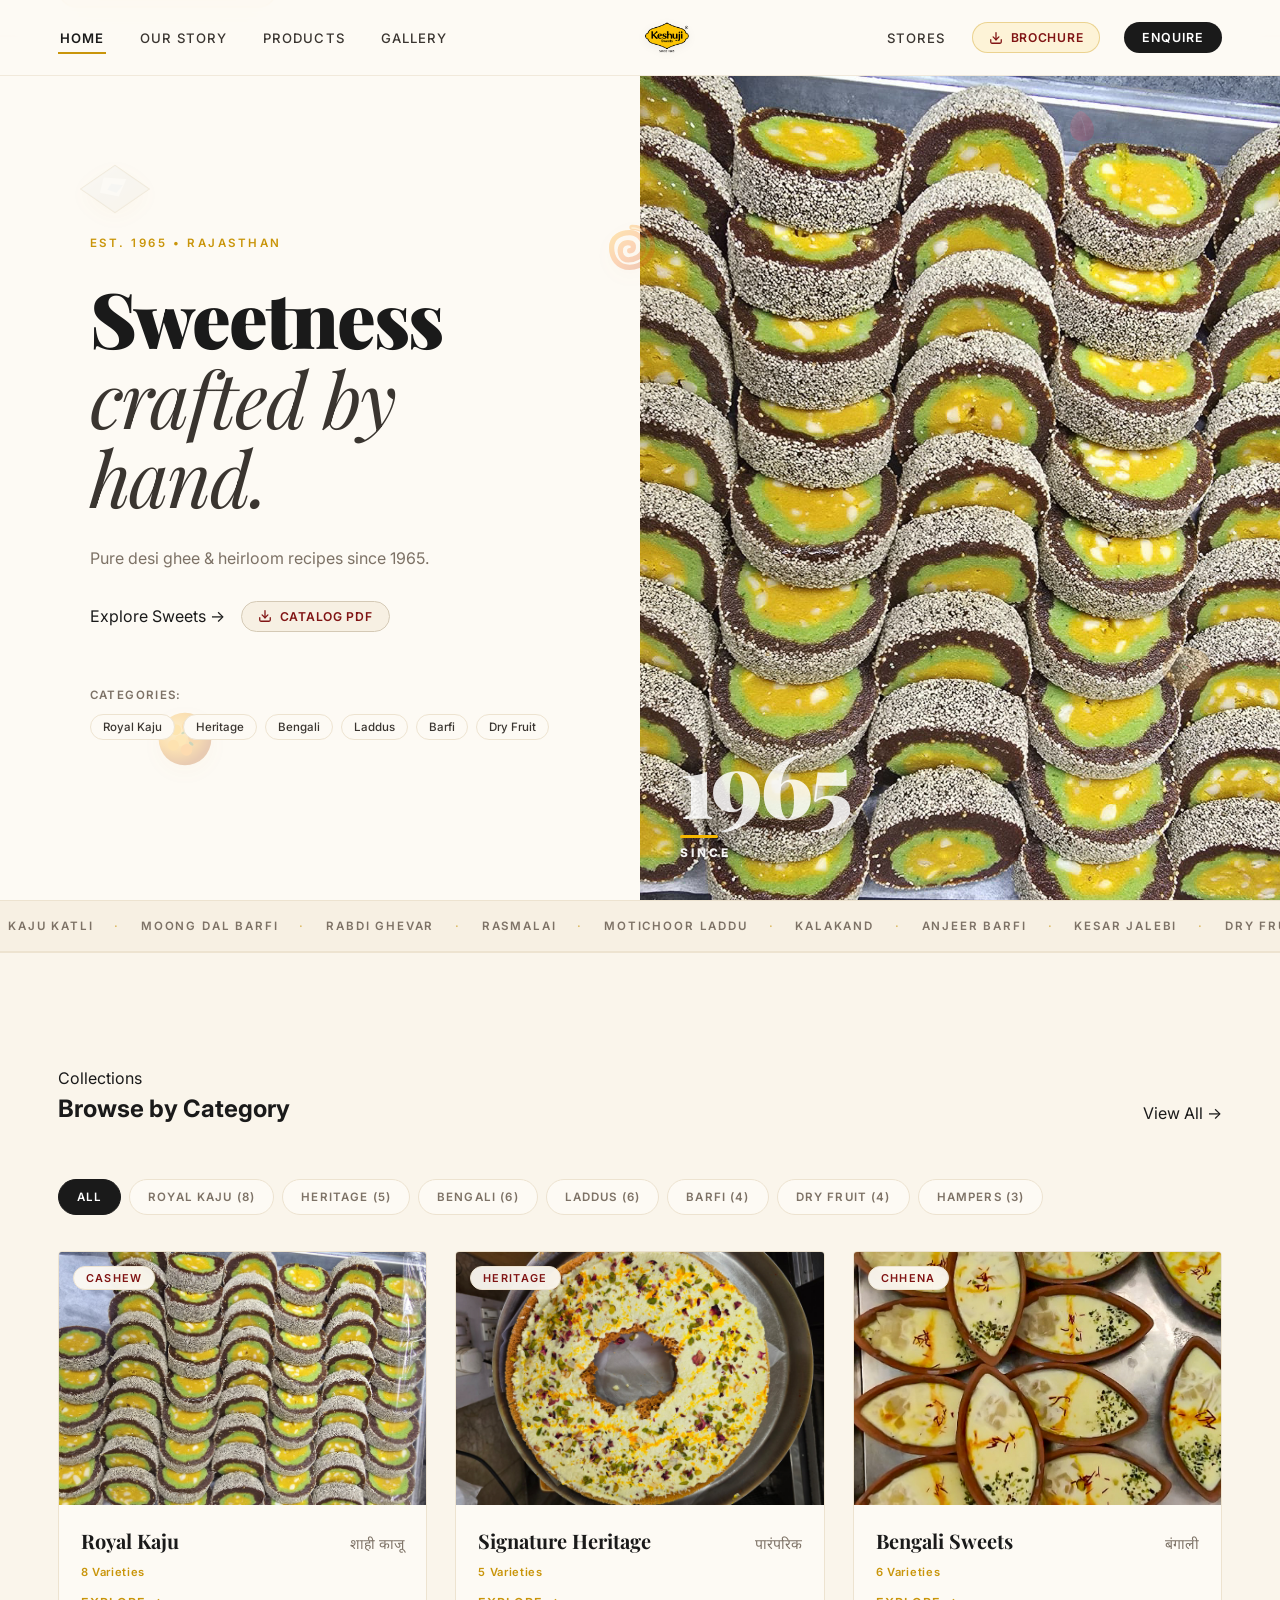
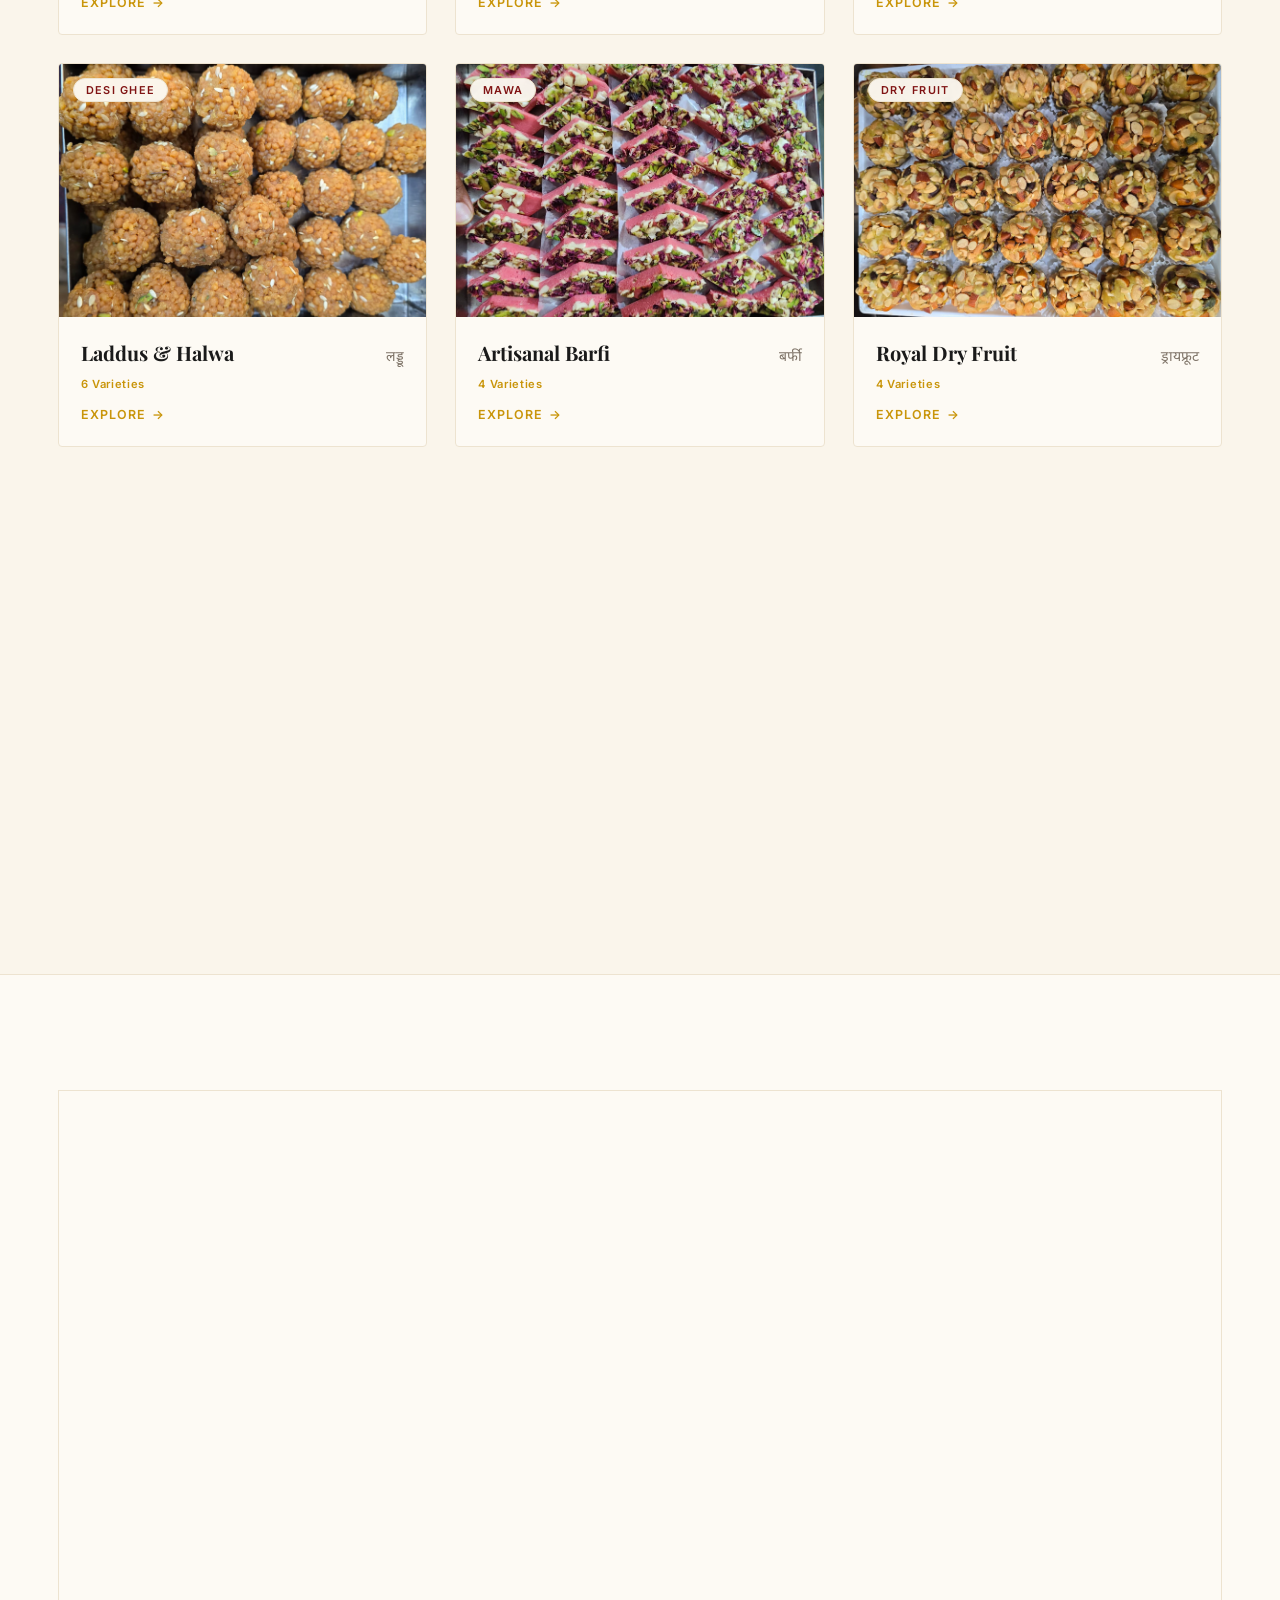
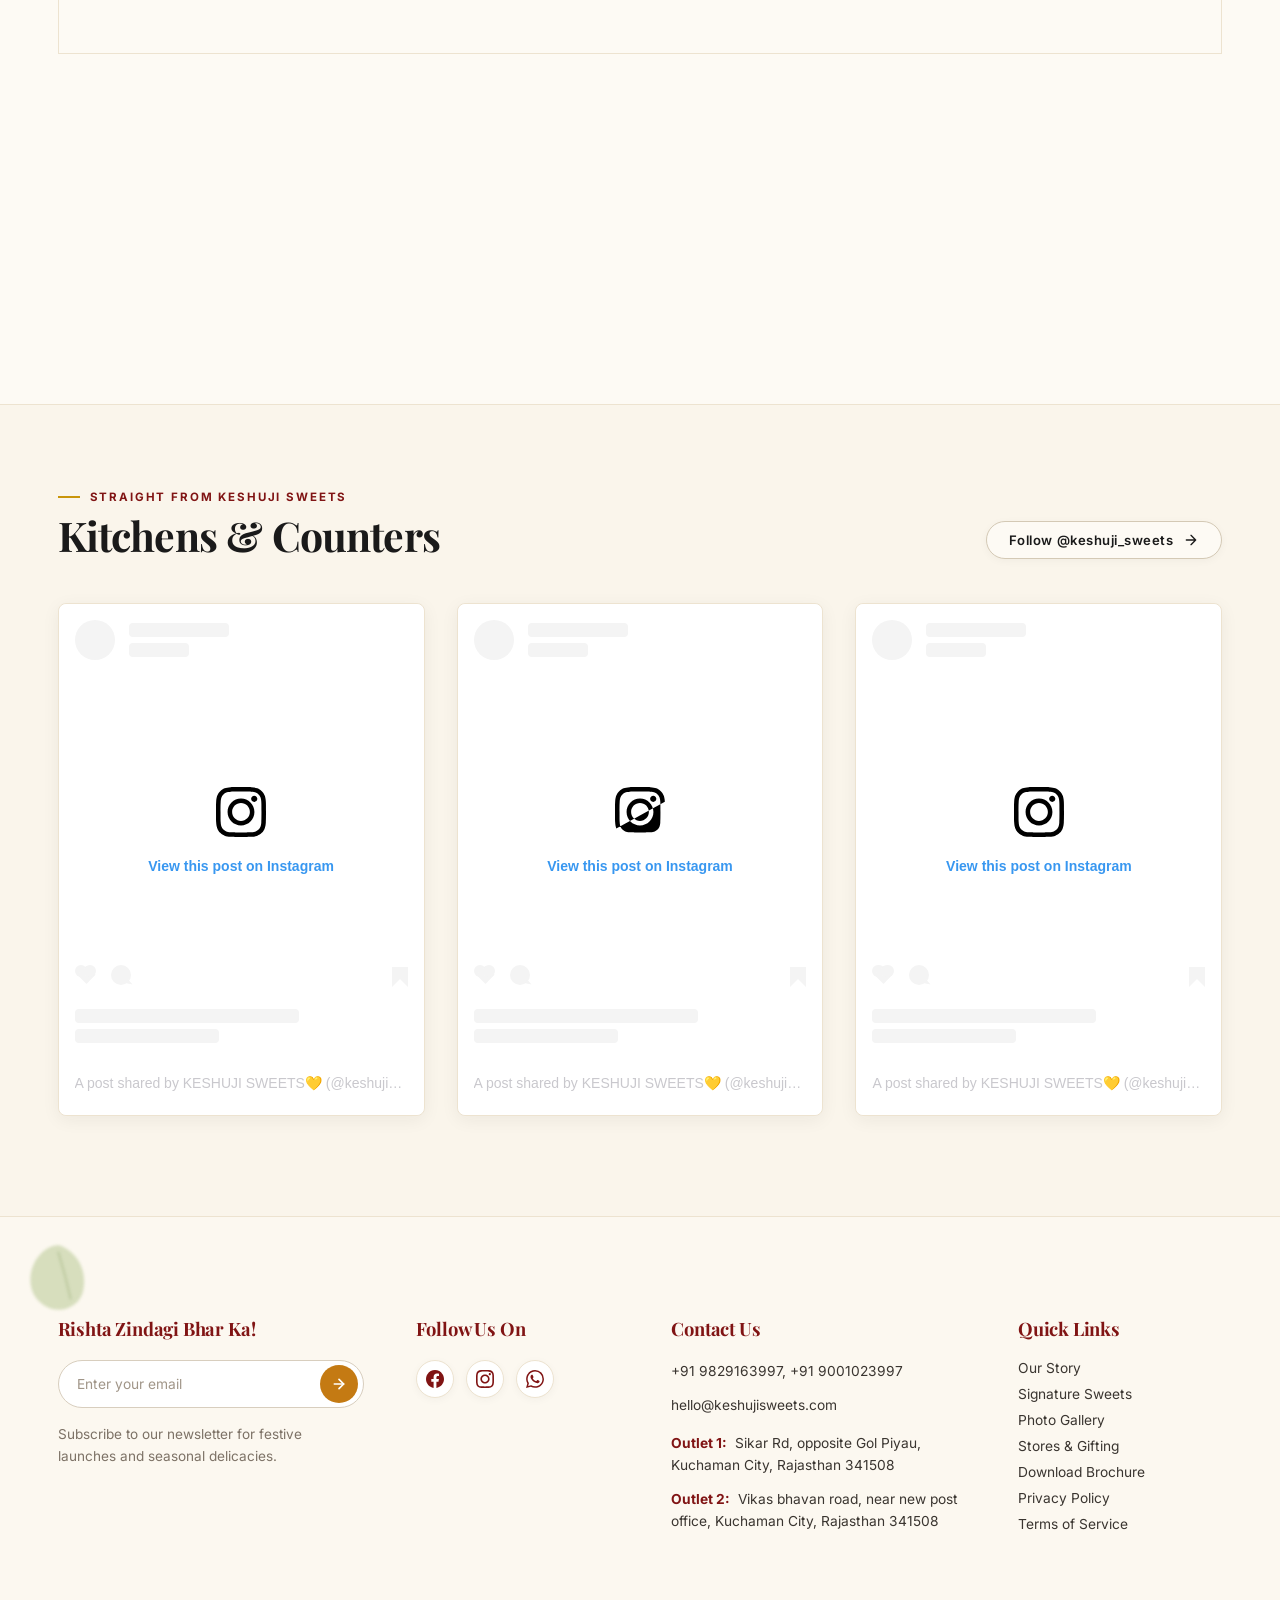
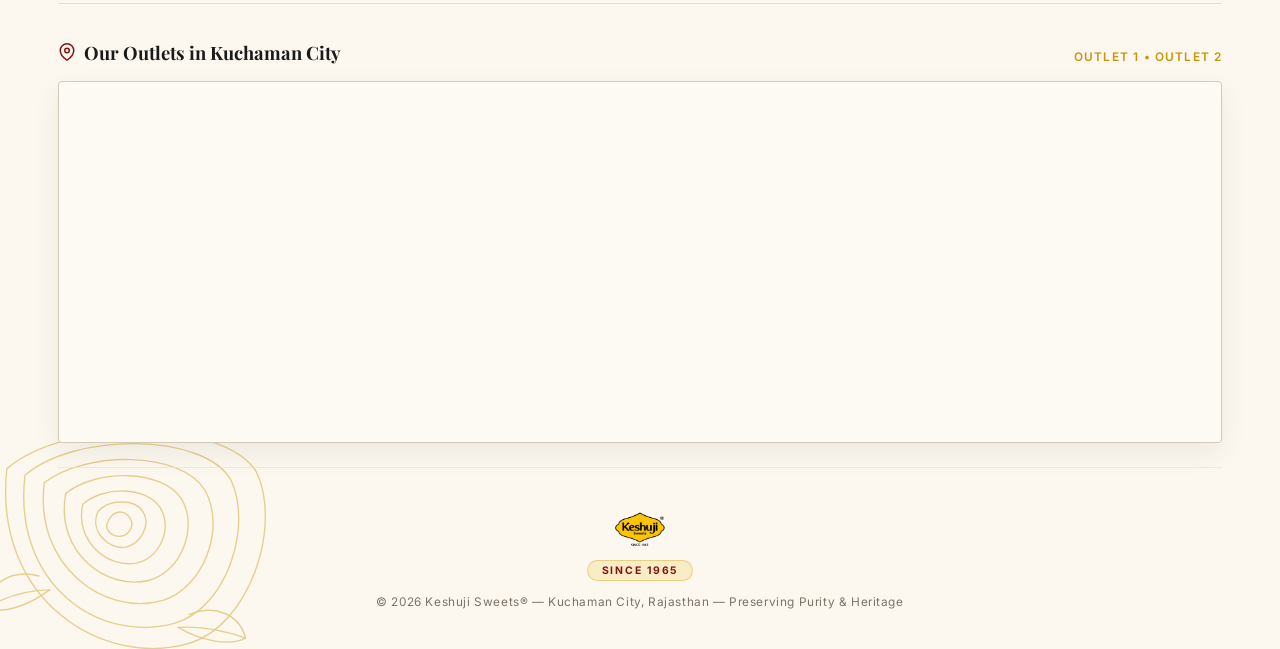
==== commit 2dbc0977: "feat: remake contacts page with direct WhatsApp and phone call, update location to Kuchaman City" ====
--- a/index.html
+++ b/index.html
@@ -4,7 +4,7 @@
   <meta charset="UTF-8" />
   <meta name="viewport" content="width=device-width, initial-scale=1.0" />
   <title>Keshuji Sweets — Handcrafted Indian Mithai Since 1965</title>
-  <meta name="description" content="Keshuji Sweets — India's most beloved handcrafted mithai, made with pure desi ghee and tradition since 1965. Jaipur, Rajasthan." />
+  <meta name="description" content="Keshuji Sweets — India's most beloved handcrafted mithai, made with pure desi ghee and tradition since 1965. Kuchaman City, Rajasthan." />
   <link rel="icon" type="image/png" href="assets/KeshuJI-Logo.png" />
   <link rel="preconnect" href="https://fonts.googleapis.com" />
   <link rel="preconnect" href="https://fonts.gstatic.com" crossorigin />
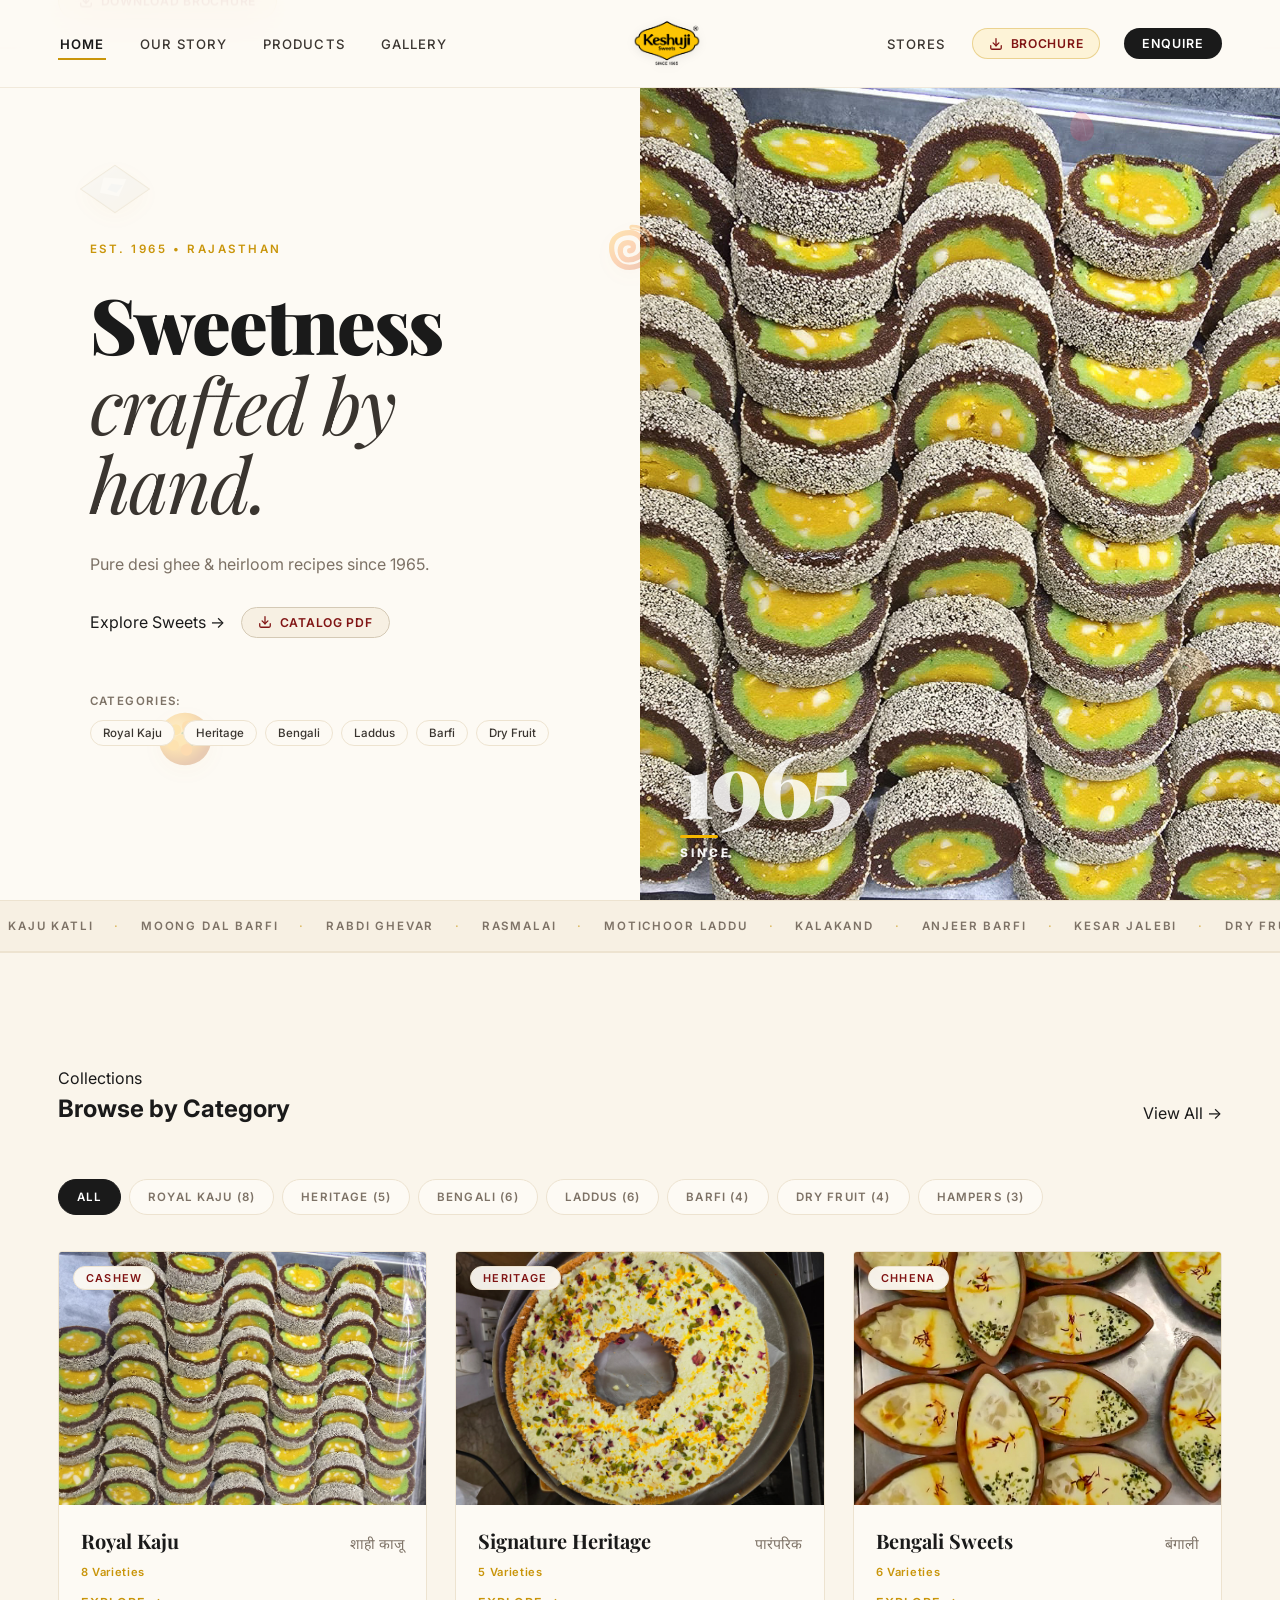
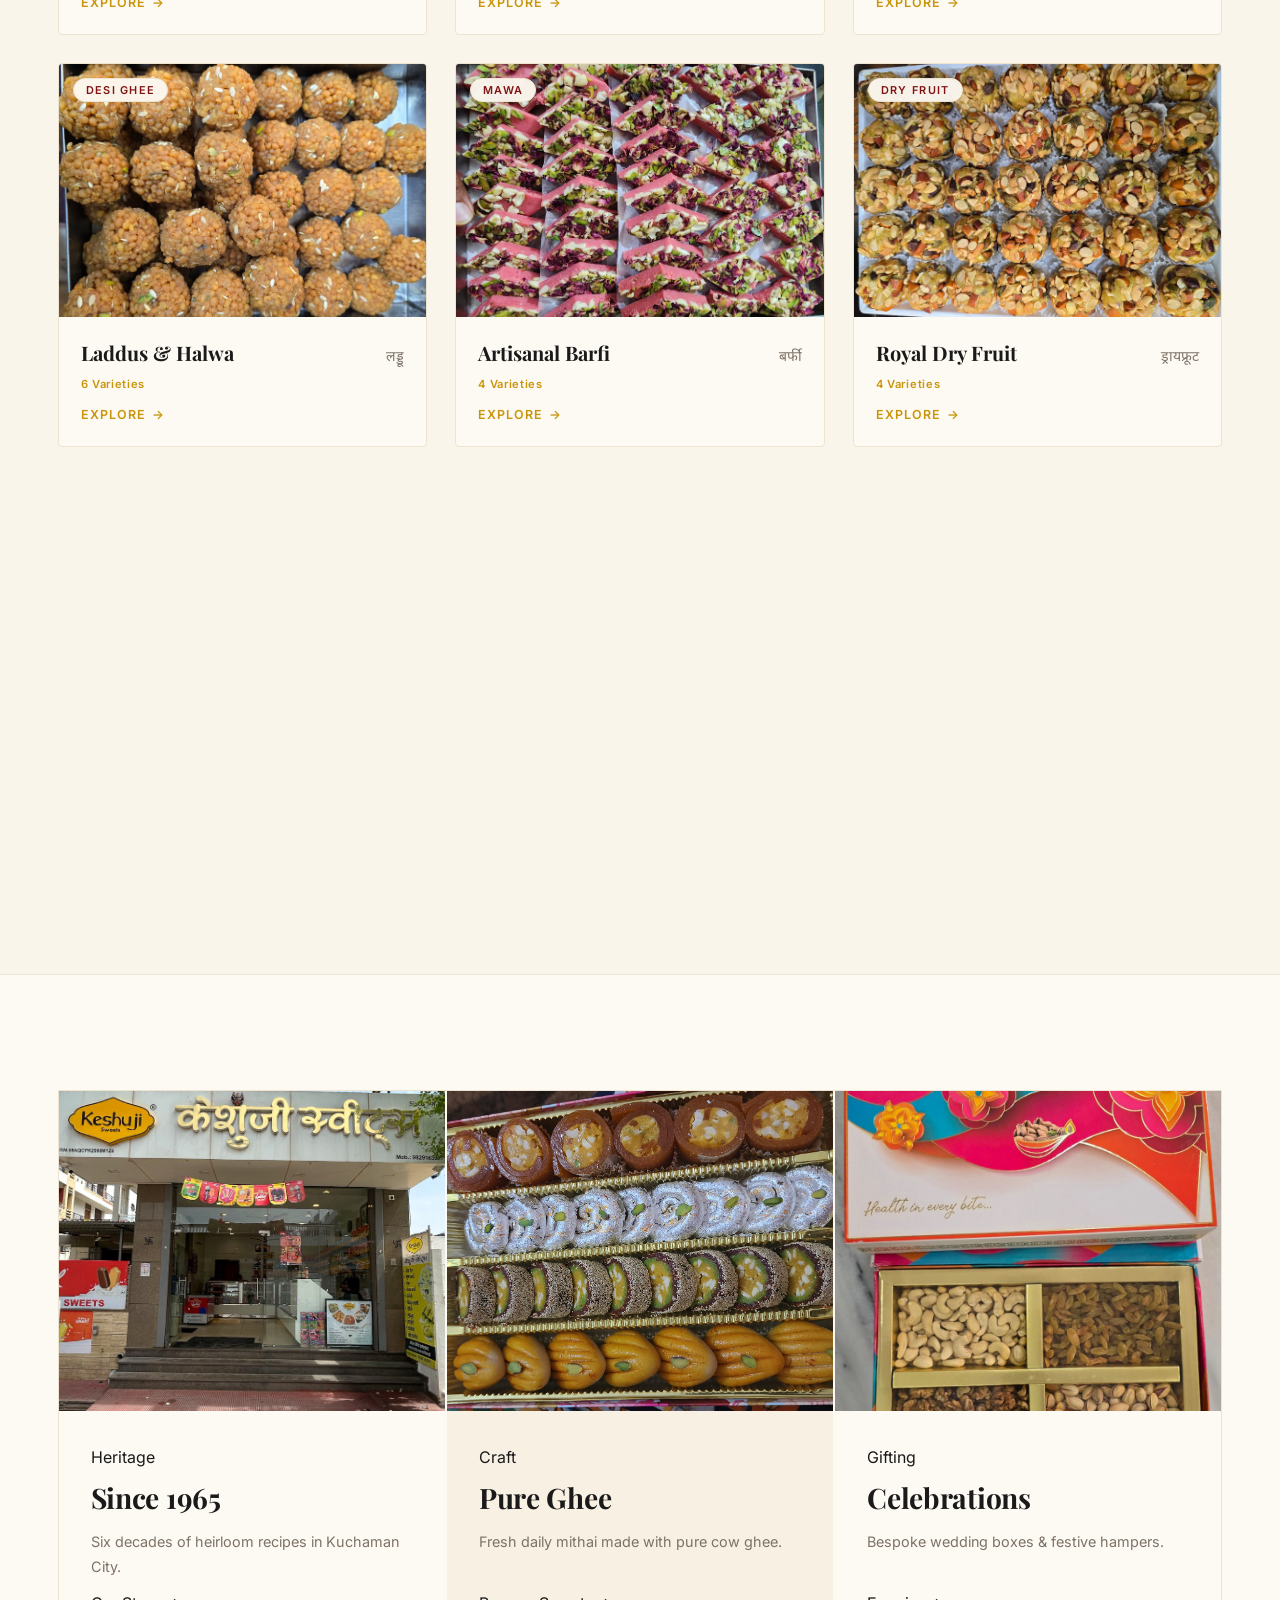
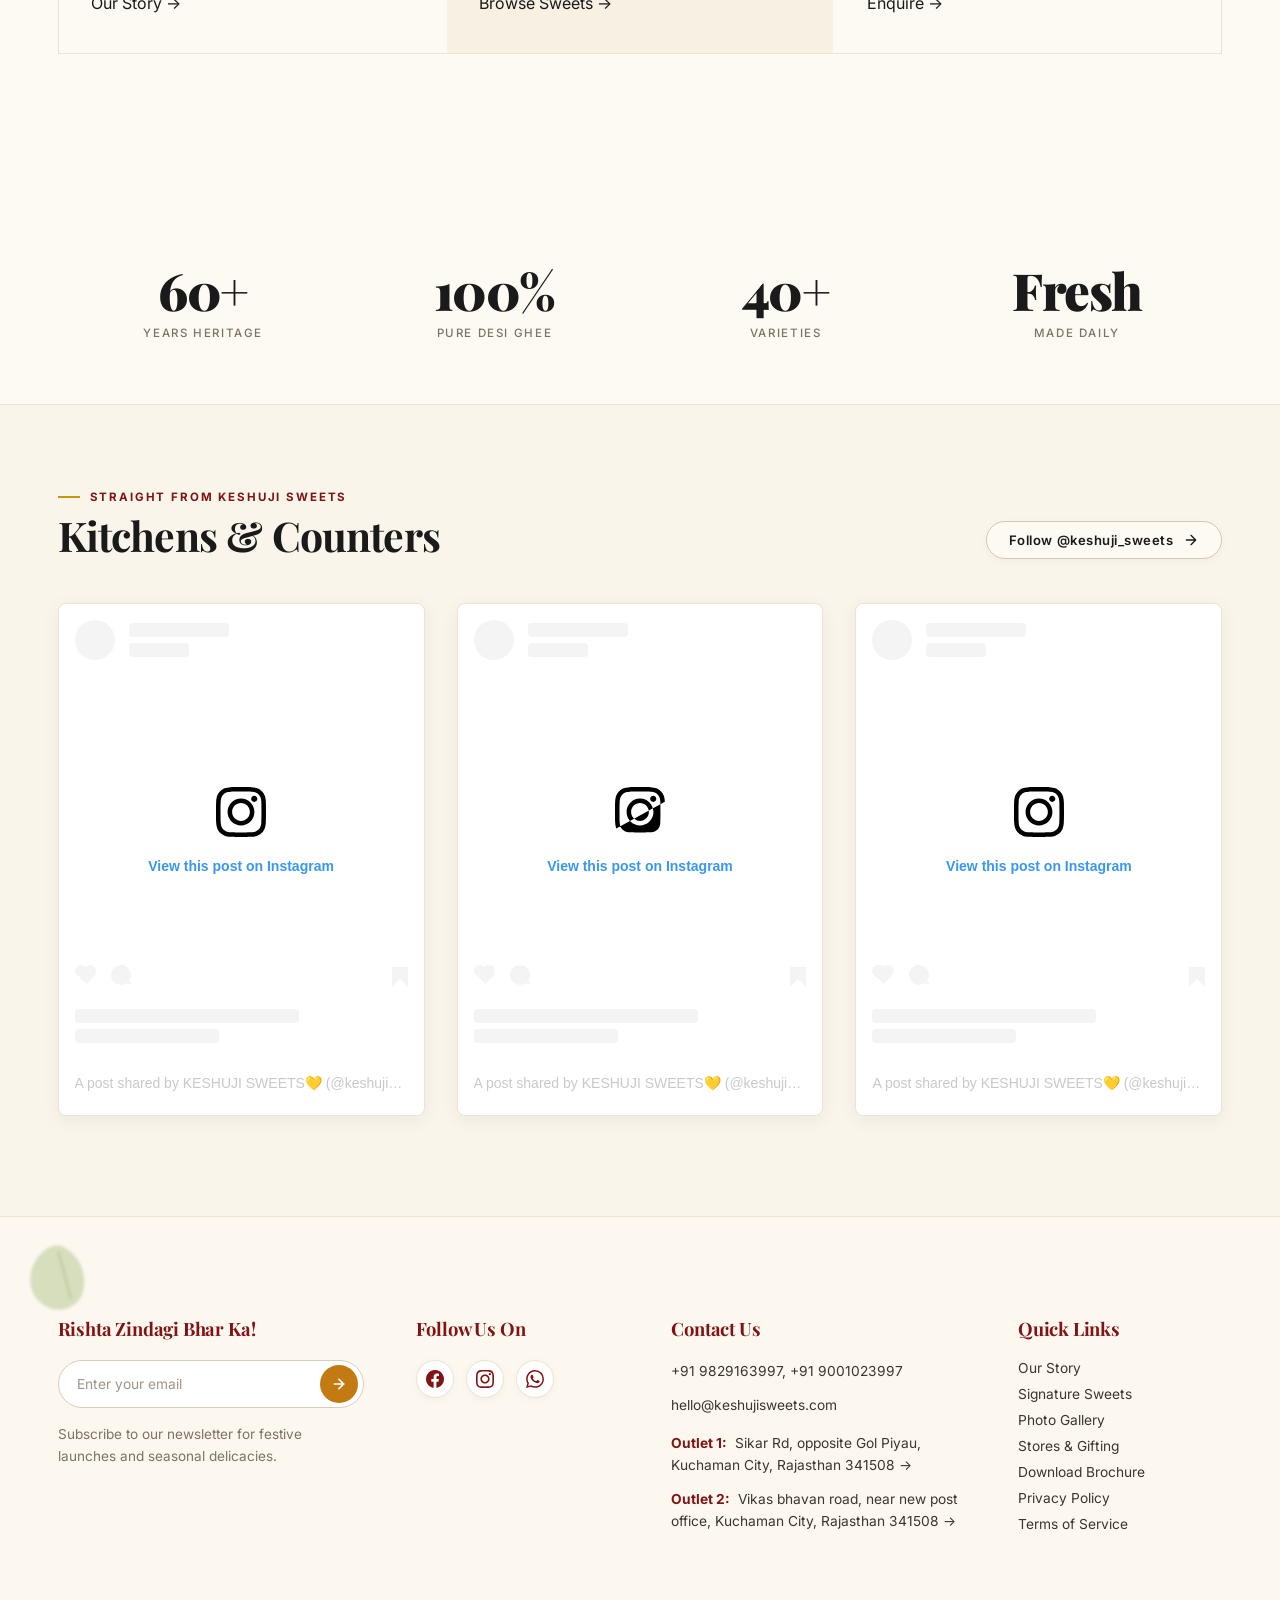
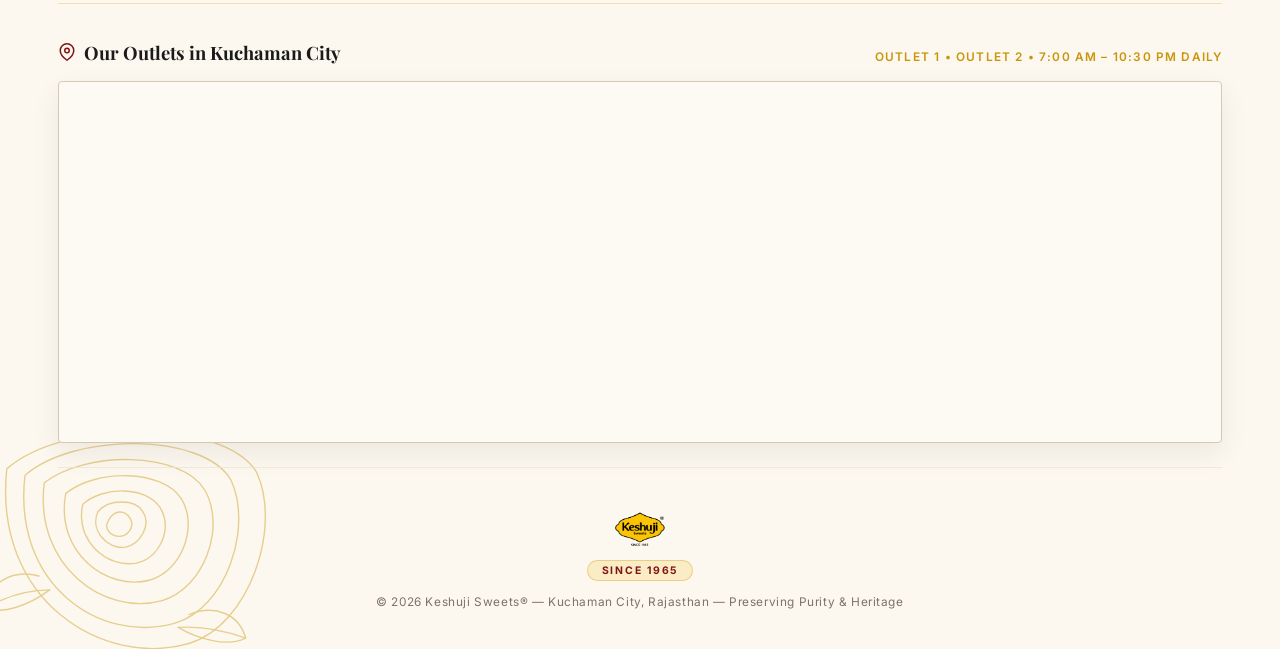
==== commit 5bd37018: "feat: add Google Maps links for Outlets 1 and 2, unify phone numbers, and set hours to 7:00 AM - 10:" ====
--- a/index.html
+++ b/index.html
@@ -764,10 +764,14 @@
             <p><a href="tel:+919829163997">+91 9829163997</a>, <a href="tel:+919001023997">+91 9001023997</a></p>
             <p><a href="mailto:hello@keshujisweets.com">hello@keshujisweets.com</a></p>
             <p style="margin-top: 4px;">
-              <span class="outlet-tag">Outlet 1:</span> Sikar Rd, opposite Gol Piyau, Kuchaman City, Rajasthan 341508
+              <a href="https://maps.app.goo.gl/vTEcWPQJfgZvMP4e9" target="_blank" rel="noopener noreferrer" style="color: inherit; text-decoration: none;">
+                <span class="outlet-tag">Outlet 1:</span> Sikar Rd, opposite Gol Piyau, Kuchaman City, Rajasthan 341508 &rarr;
+              </a>
             </p>
             <p>
-              <span class="outlet-tag">Outlet 2:</span> Vikas bhavan road, near new post office, Kuchaman City, Rajasthan 341508
+              <a href="https://maps.app.goo.gl/VKuGvbnGvzVaLwUv5" target="_blank" rel="noopener noreferrer" style="color: inherit; text-decoration: none;">
+                <span class="outlet-tag">Outlet 2:</span> Vikas bhavan road, near new post office, Kuchaman City, Rajasthan 341508 &rarr;
+              </a>
             </p>
           </div>
         </div>
@@ -798,7 +802,7 @@
             </svg>
             <span>Our Outlets in Kuchaman City</span>
           </div>
-          <span class="footer-map-sub">Outlet 1 &bull; Outlet 2</span>
+          <span class="footer-map-sub">Outlet 1 &bull; Outlet 2 &bull; 7:00 AM &ndash; 10:30 PM Daily</span>
         </div>
         <div class="footer-map-frame">
           <iframe src="https://www.google.com/maps/embed?pb=!1m18!1m12!1m3!1d3453.164956334261!2d74.86075079999999!3d27.148675500000003!2m3!1f0!2f0!3f0!3m2!1i1024!2i768!4f13.1!3m3!1m2!1s0x396b7925e12589c7%3A0x1d13953abff2a371!2sKeshuji%20Sweets%20%7C%7C%20Famous%20Mithai%20Store%2C%20Best%20Sweet%20%26%20Namkeen%20Shop%20In%20Kuchaman%20City!5e1!3m2!1sen!2sin!4v1789859242750!5m2!1sen!2sin" width="600" height="450" style="border:0;" allowfullscreen="" loading="lazy" referrerpolicy="strict-origin-when-cross-origin" title="Keshuji Sweets — Google Maps"></iframe>
--- a/css/shared.css
+++ b/css/shared.css
@@ -31,7 +31,7 @@
   --font-hindi:   'Noto Sans Devanagari', sans-serif;
 
   /* Spacing */
-  --navbar-h:     76px;
+  --navbar-h:     88px;
   --section-v:    clamp(70px, 9vw, 130px);
   --container:    1300px;
   --gutter:       clamp(20px, 4.5vw, 64px);
@@ -177,7 +177,7 @@
 .navbar.scrolled {
   background: rgba(253, 250, 244, 0.96);
   box-shadow: var(--shadow-nav);
-  height: 70px;
+  height: 74px;
 }
 
 .nav-inner {
@@ -217,10 +217,15 @@
 }
 
 .nav-logo img {
-  height: clamp(38px, 4.8vw, 46px);
+  height: clamp(52px, 6.2vw, 68px);
   width: auto;
   object-fit: contain;
-  filter: drop-shadow(0 2px 4px rgba(0,0,0,0.06));
+  filter: drop-shadow(0 2px 5px rgba(0,0,0,0.08));
+  transition: height var(--transition);
+}
+
+.navbar.scrolled .nav-logo img {
+  height: clamp(44px, 5.2vw, 54px);
 }
 
 /* Nav Right */
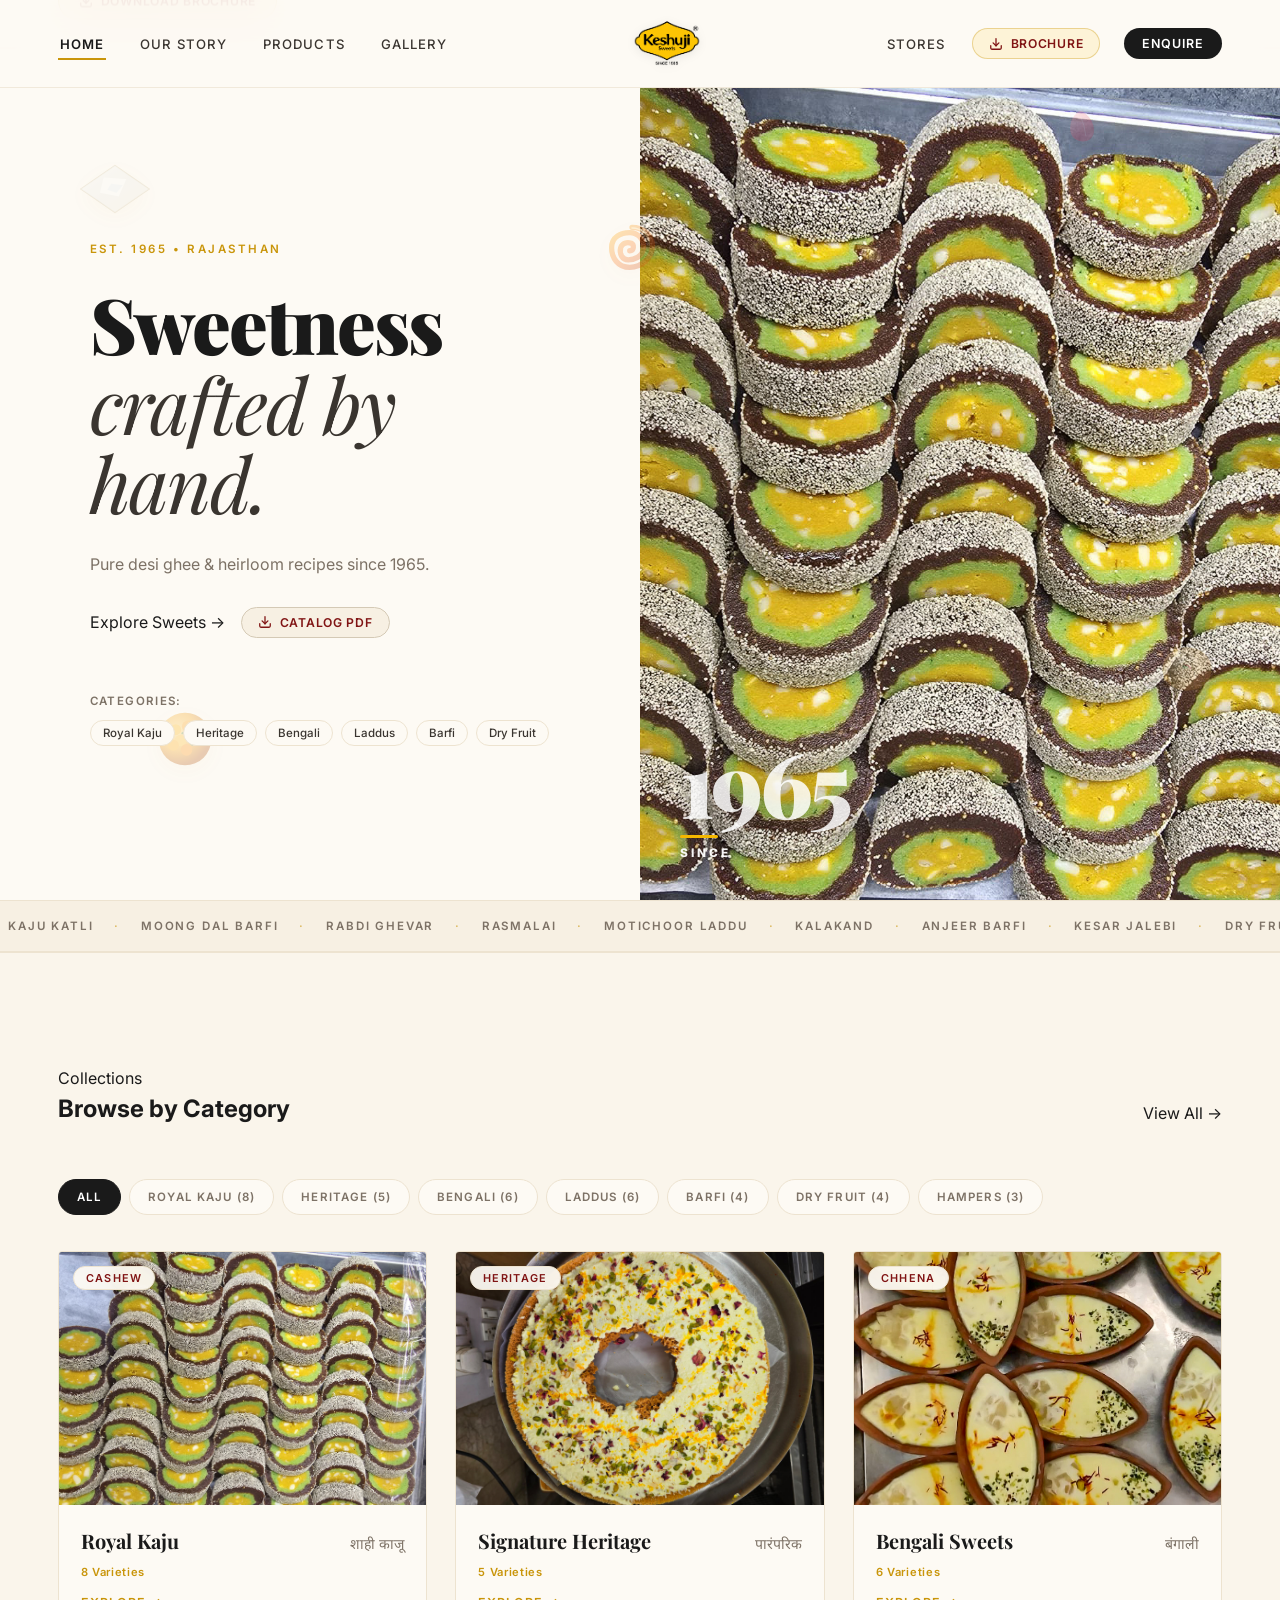
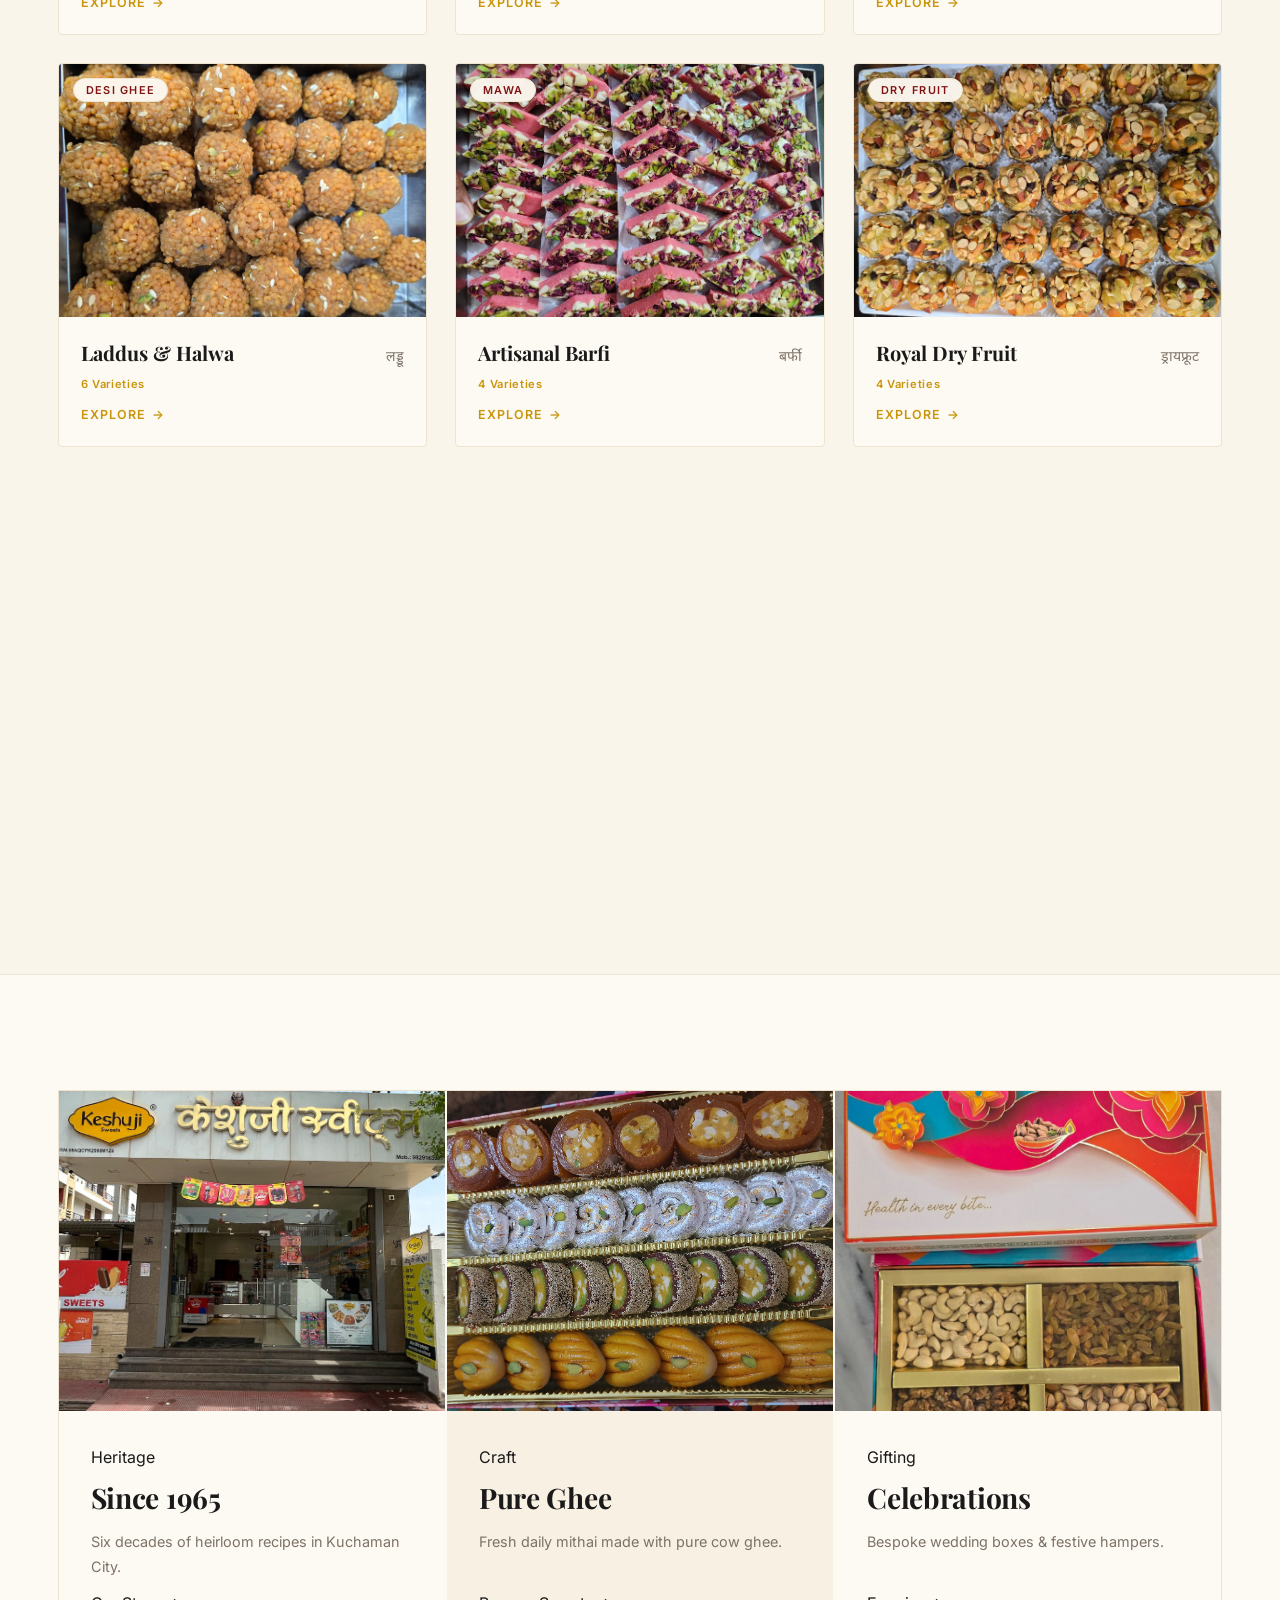
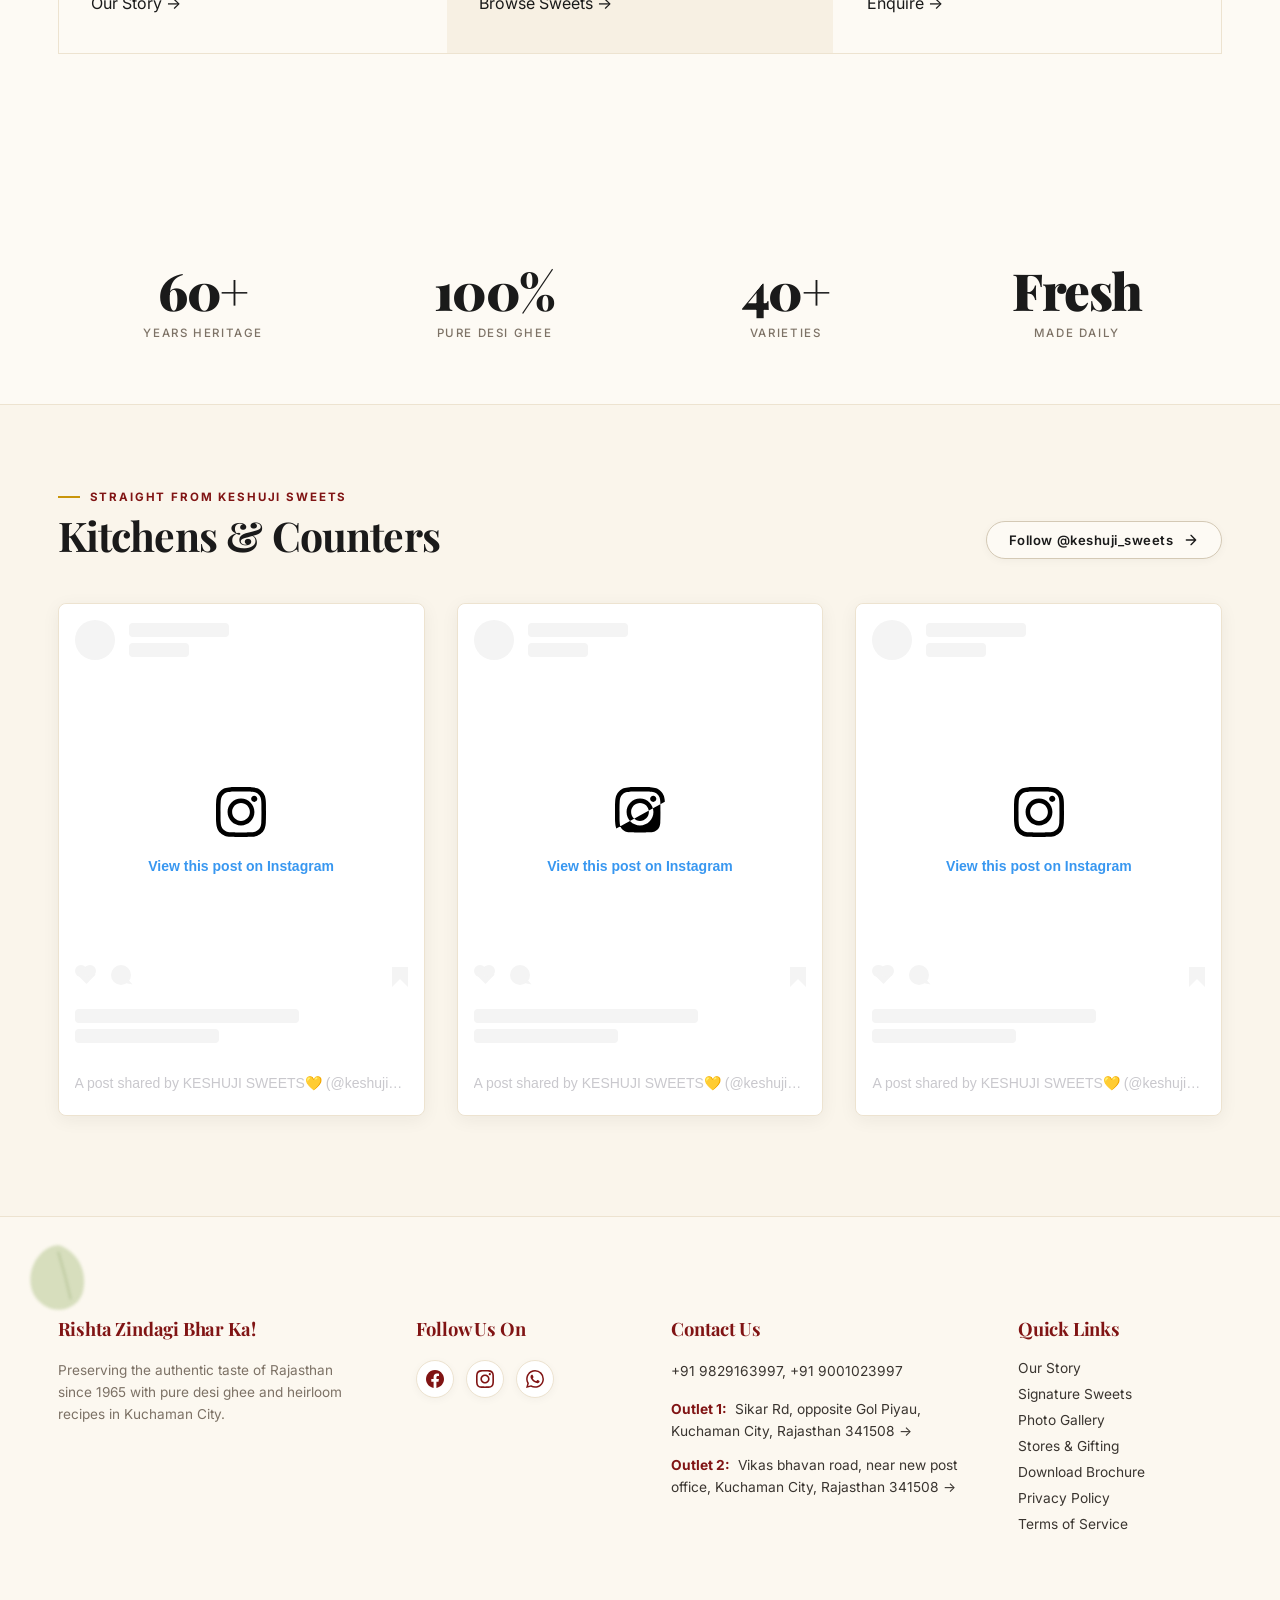
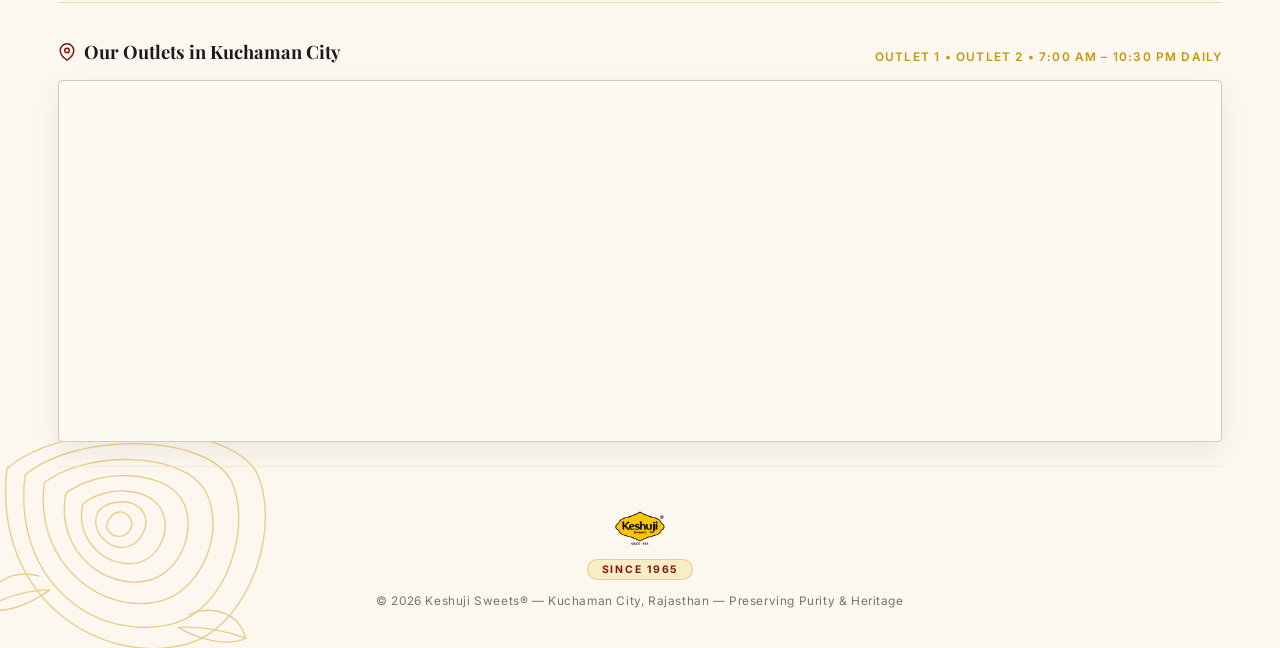
==== commit ba7f61dd: "refactor: remove hello@keshujisweets.com email and newsletter subscription input from footer across " ====
--- a/index.html
+++ b/index.html
@@ -720,19 +720,10 @@
     <div class="footer-ref-inner">
       <div class="footer-grid-ref">
         
-        <!-- Col 1: Tagline & Newsletter -->
+        <!-- Col 1: Brand Heritage -->
         <div class="footer-col">
           <h3 class="footer-col-h">Rishta Zindagi Bhar Ka!</h3>
-          <form class="newsletter-pill" onsubmit="event.preventDefault(); alert('Thank you for subscribing to Keshuji Sweets!'); this.reset();">
-            <input type="email" placeholder="Enter your email" aria-label="Enter your email" required />
-            <button type="submit" class="newsletter-btn" aria-label="Subscribe to newsletter">
-              <svg viewBox="0 0 24 24" fill="none" stroke="currentColor" stroke-width="2.5" stroke-linecap="round" stroke-linejoin="round">
-                <line x1="5" y1="12" x2="19" y2="12"></line>
-                <polyline points="12 5 19 12 12 19"></polyline>
-              </svg>
-            </button>
-          </form>
-          <p class="footer-newsletter-p">Subscribe to our newsletter for festive launches and seasonal delicacies.</p>
+          <p class="footer-newsletter-p" style="margin-top: 0;">Preserving the authentic taste of Rajasthan since 1965 with pure desi ghee and heirloom recipes in Kuchaman City.</p>
         </div>
 
         <!-- Col 2: Follow Us On (No Amazon/Flipkart as instructed) -->
@@ -762,7 +753,6 @@
           <h3 class="footer-col-h">Contact Us</h3>
           <div class="footer-contact-info">
             <p><a href="tel:+919829163997">+91 9829163997</a>, <a href="tel:+919001023997">+91 9001023997</a></p>
-            <p><a href="mailto:hello@keshujisweets.com">hello@keshujisweets.com</a></p>
             <p style="margin-top: 4px;">
               <a href="https://maps.app.goo.gl/vTEcWPQJfgZvMP4e9" target="_blank" rel="noopener noreferrer" style="color: inherit; text-decoration: none;">
                 <span class="outlet-tag">Outlet 1:</span> Sikar Rd, opposite Gol Piyau, Kuchaman City, Rajasthan 341508 &rarr;
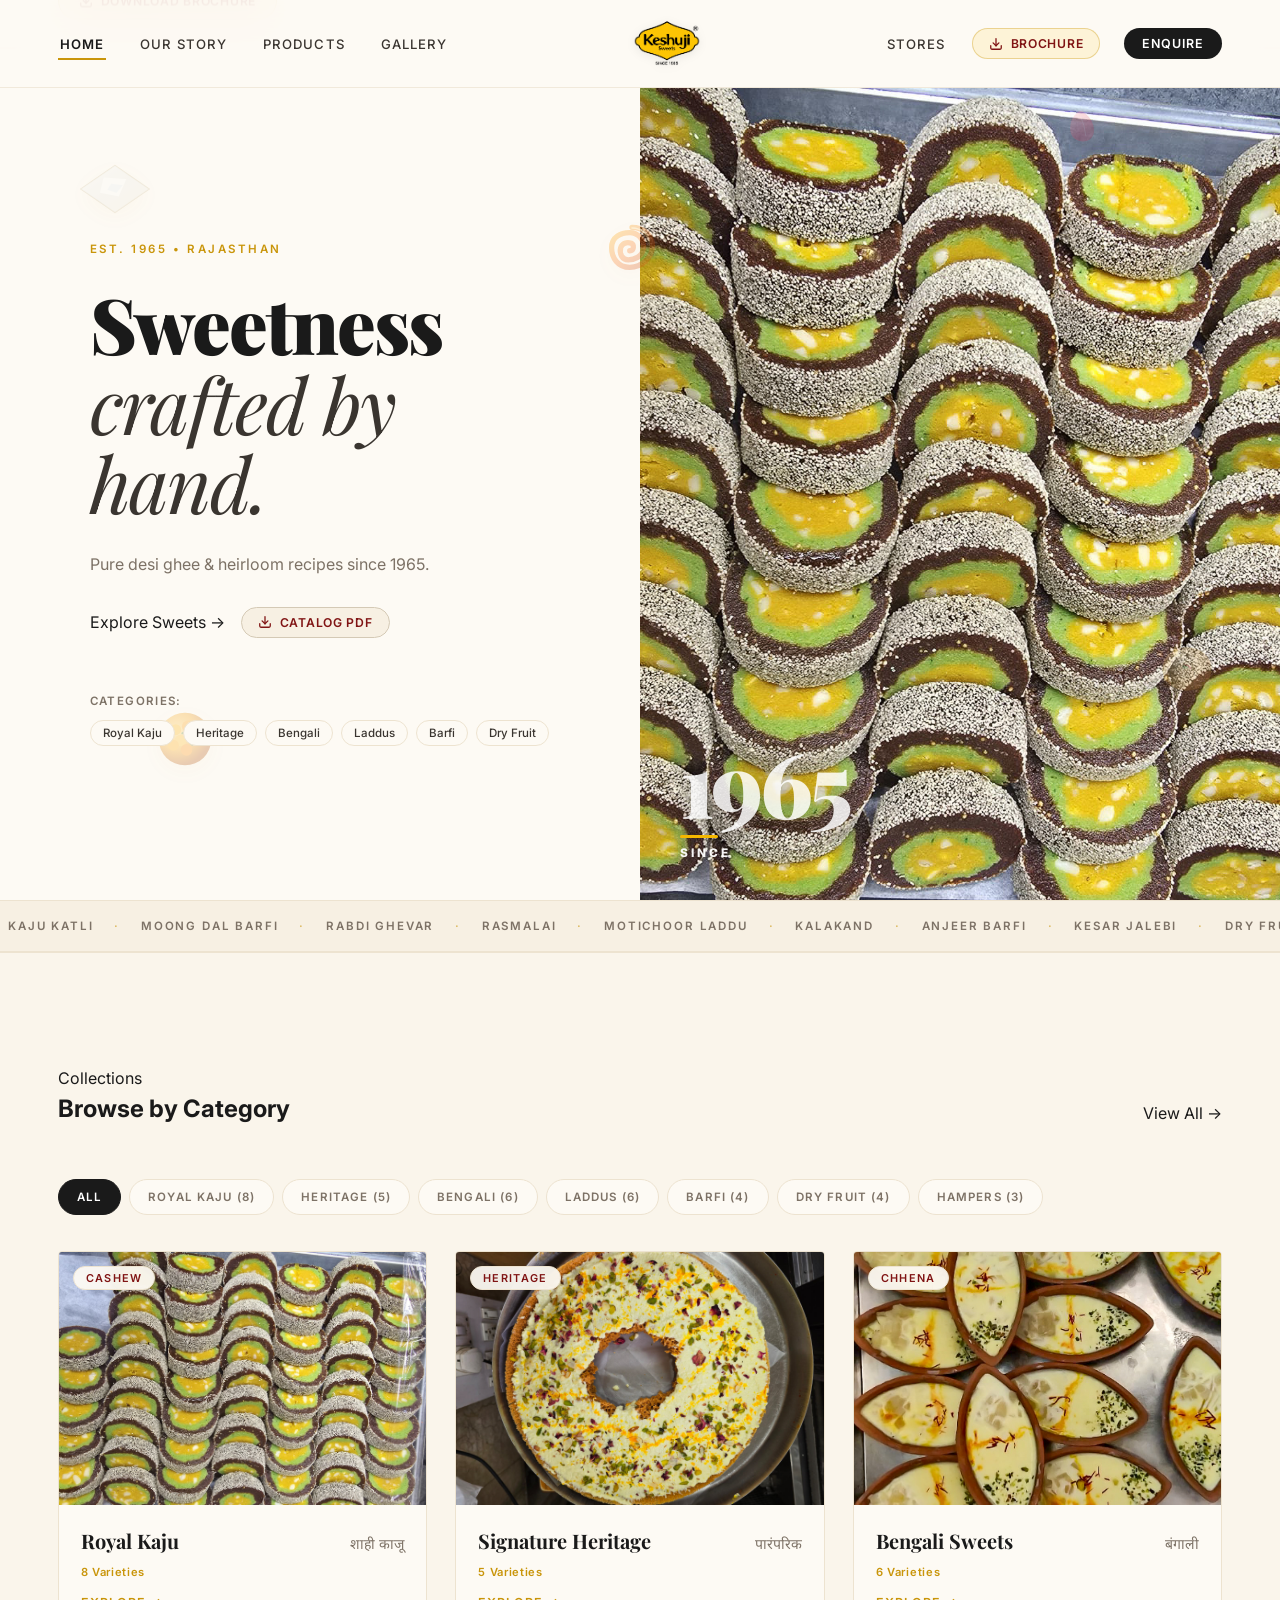
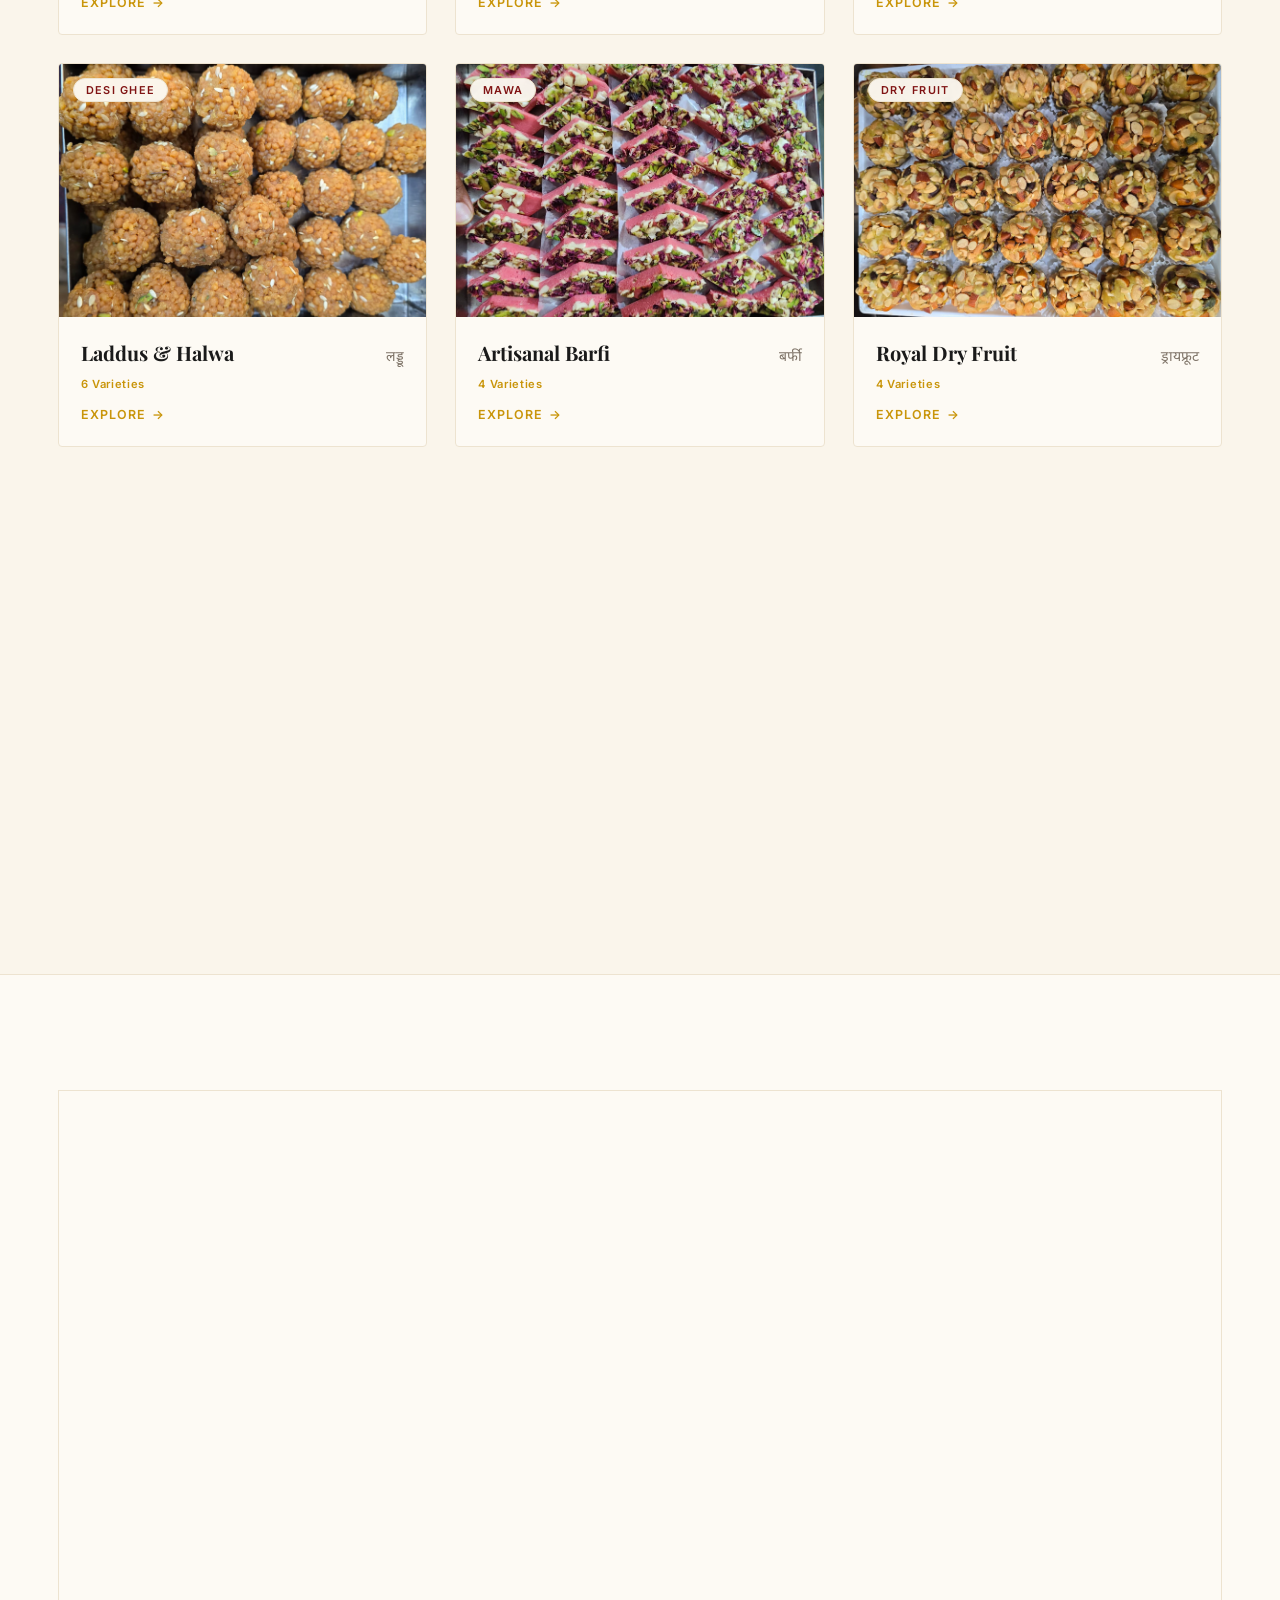
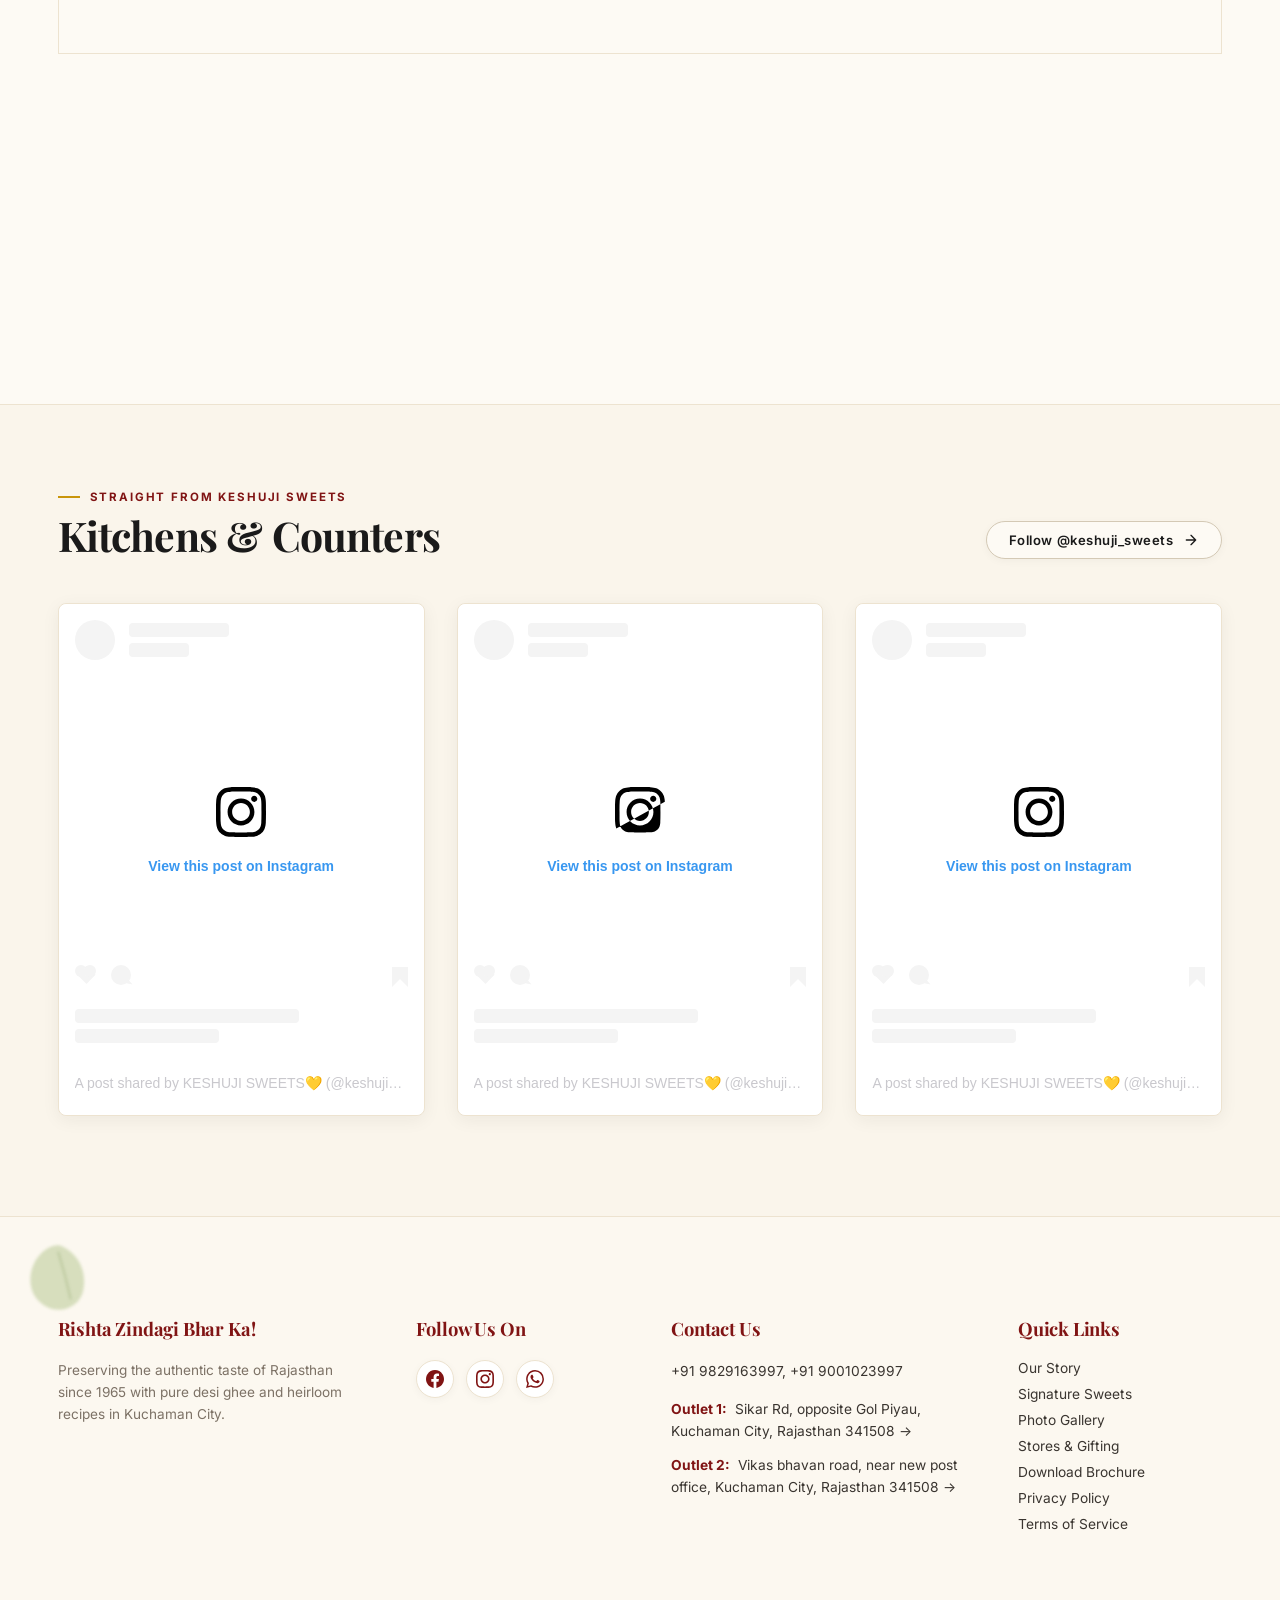
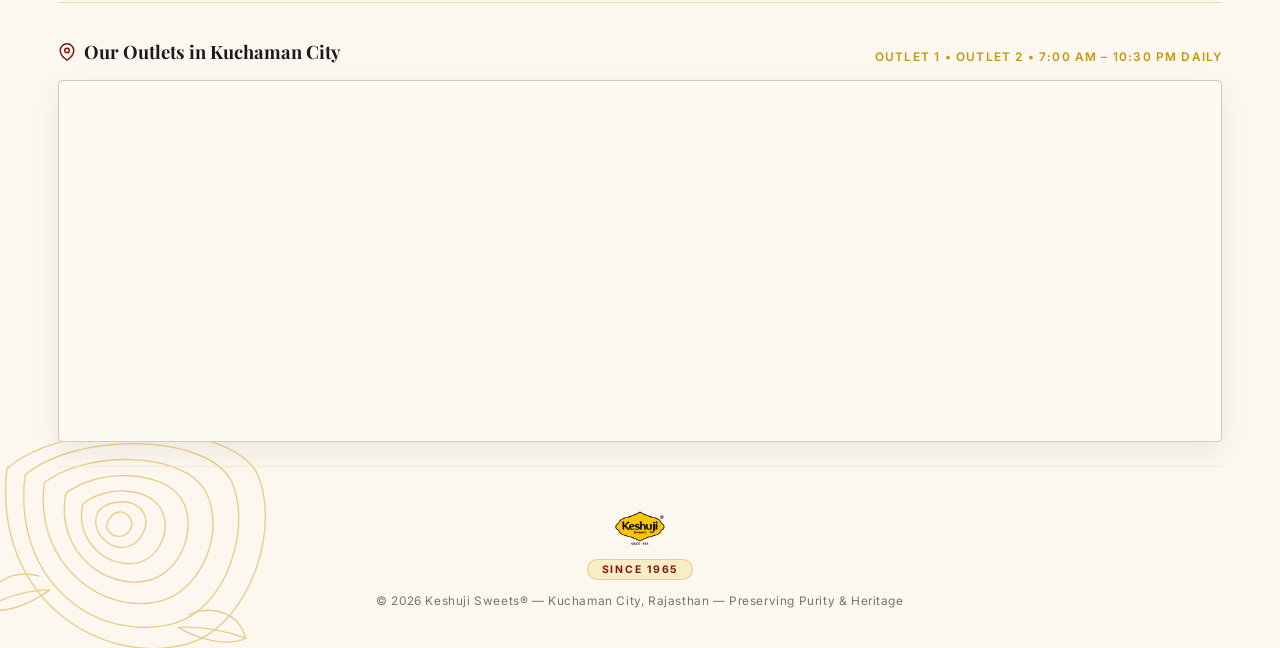
==== commit d75662a8: "feat(seo): add comprehensive meta tags, open graph, json-ld structured data, and sitemap" ====
--- a/index.html
+++ b/index.html
@@ -3,14 +3,166 @@
 <head>
   <meta charset="UTF-8" />
   <meta name="viewport" content="width=device-width, initial-scale=1.0" />
-  <title>Keshuji Sweets — Handcrafted Indian Mithai Since 1965</title>
-  <meta name="description" content="Keshuji Sweets — India's most beloved handcrafted mithai, made with pure desi ghee and tradition since 1965. Kuchaman City, Rajasthan." />
+  <title>Keshuji Sweets — Handcrafted Indian Mithai &amp; Pure Desi Ghee Sweets Since 1965 | Kuchaman City</title>
+  <meta name="description" content="Experience 60 years of heritage at Keshuji Sweets. Handcrafted Indian mithai made with 100% pure desi ghee in Kuchaman City, Rajasthan. Order fresh on WhatsApp!" />
+  <meta name="keywords" content="Keshuji Sweets, mithai Kuchaman City, best sweet shop in Kuchaman, Rajasthani sweets, pure desi ghee sweets, kaju katli, rabri ghevar, motichoor laddu, wedding sweet boxes, Diwali gift hampers Rajasthan, Indian sweets delivery" />
+  <link rel="canonical" href="https://keshujisweets.com/" />
+  <meta name="robots" content="index, follow, max-image-preview:large, max-snippet:-1, max-video-preview:-1" />
+  <meta name="googlebot" content="index, follow" />
+  <meta name="author" content="Keshuji Sweets" />
+  <meta name="publisher" content="Keshuji Sweets" />
+
+  <!-- Local & Geo SEO Directives -->
+  <meta name="geo.region" content="IN-RJ" />
+  <meta name="geo.placename" content="Kuchaman City, Rajasthan, India" />
+  <meta name="geo.position" content="27.148676;74.860751" />
+  <meta name="ICBM" content="27.148676, 74.860751" />
+
+  <!-- Open Graph / Social Sharing (Facebook, WhatsApp, LinkedIn) -->
+  <meta property="og:locale" content="en_IN" />
+  <meta property="og:type" content="website" />
+  <meta property="og:site_name" content="Keshuji Sweets" />
+  <meta property="og:title" content="Keshuji Sweets — Handcrafted Indian Mithai Since 1965 | Kuchaman City" />
+  <meta property="og:description" content="Pure desi ghee sweets, heirloom recipes, and royal festive hampers handcrafted with six decades of tradition in Kuchaman City, Rajasthan." />
+  <meta property="og:url" content="https://keshujisweets.com/" />
+  <meta property="og:image" content="https://keshujisweets.com/assets/kaju-mix-box-fancy.jpg" />
+  <meta property="og:image:secure_url" content="https://keshujisweets.com/assets/kaju-mix-box-fancy.jpg" />
+  <meta property="og:image:type" content="image/jpeg" />
+  <meta property="og:image:width" content="1200" />
+  <meta property="og:image:height" content="800" />
+  <meta property="og:image:alt" content="Keshuji Sweets Premium Handcrafted Mithai Box" />
+
+  <!-- Twitter Cards -->
+  <meta name="twitter:card" content="summary_large_image" />
+  <meta name="twitter:title" content="Keshuji Sweets — Handcrafted Indian Mithai Since 1965 | Kuchaman City" />
+  <meta name="twitter:description" content="Pure desi ghee sweets, heirloom recipes, and royal festive hampers handcrafted with six decades of tradition in Kuchaman City, Rajasthan." />
+  <meta name="twitter:image" content="https://keshujisweets.com/assets/kaju-mix-box-fancy.jpg" />
+  <meta name="twitter:image:alt" content="Keshuji Sweets Premium Handcrafted Mithai Box" />
+
+  <!-- Theme & Mobile App Meta -->
+  <meta name="theme-color" content="#991B1B" />
+  <meta name="apple-mobile-web-app-capable" content="yes" />
+  <meta name="apple-mobile-web-app-status-bar-style" content="black-translucent" />
+  <meta name="apple-mobile-web-app-title" content="Keshuji Sweets" />
+  <meta name="format-detection" content="telephone=no" />
   <link rel="icon" type="image/png" href="assets/KeshuJI-Logo.png" />
+  <link rel="apple-touch-icon" href="assets/KeshuJI-Logo.png" />
+  <link rel="manifest" href="manifest.webmanifest" />
+
   <link rel="preconnect" href="https://fonts.googleapis.com" />
   <link rel="preconnect" href="https://fonts.gstatic.com" crossorigin />
   <link href="https://fonts.googleapis.com/css2?family=Playfair+Display:ital,wght@0,400;0,700;0,900;1,400;1,700&family=Inter:wght@300;400;500;600;700&family=Noto+Sans+Devanagari:wght@400;500;600&display=swap" rel="stylesheet" />
   <link rel="stylesheet" href="css/shared.css" />
   <link rel="stylesheet" href="css/home.css" />
+
+  <!-- JSON-LD Structured Data for Google Rich Results & Local Business -->
+  <script type="application/ld+json">
+  {
+    "@context": "https://schema.org",
+    "@graph": [
+      {
+        "@type": "WebSite",
+        "@id": "https://keshujisweets.com/#website",
+        "url": "https://keshujisweets.com/",
+        "name": "Keshuji Sweets",
+        "alternateName": [
+          "Keshuji Mithai",
+          "केशुजी स्वीट्स",
+          "Keshu Ji Sweets",
+          "Keshuji Sweets Kuchaman City"
+        ],
+        "description": "Handcrafted Indian Mithai and Pure Desi Ghee Sweets Since 1965 in Kuchaman City, Rajasthan.",
+        "inLanguage": "en-IN"
+      },
+      {
+        "@type": ["SweetShop", "Bakery", "FoodEstablishment"],
+        "@id": "https://keshujisweets.com/#organization",
+        "name": "Keshuji Sweets",
+        "alternateName": "केशुजी स्वीट्स",
+        "url": "https://keshujisweets.com/",
+        "logo": "https://keshujisweets.com/assets/KeshuJI-Logo.png",
+        "image": [
+          "https://keshujisweets.com/assets/kaju-mix-box-fancy.jpg",
+          "https://keshujisweets.com/assets/keshuji-outlet-front.jpg",
+          "https://keshujisweets.com/assets/rabri-ghevar.jpg"
+        ],
+        "description": "Keshuji Sweets is Rajasthan's premier sweet shop specializing in pure desi ghee mithai, royal kaju sweets, authentic rabri ghevar, festive gift boxes, and wedding catering since 1965.",
+        "foundingDate": "1965",
+        "telephone": "+91-9829163997",
+        "priceRange": "₹₹",
+        "servesCuisine": [
+          "Indian Sweets",
+          "Rajasthani Mithai",
+          "Traditional Desserts",
+          "Namkeen",
+          "Dry Fruits"
+        ],
+        "currenciesAccepted": "INR",
+        "paymentAccepted": "Cash, UPI, Google Pay, PhonePe, Paytm, Debit Card, Credit Card",
+        "hasMenu": "https://keshujisweets.com/products/",
+        "address": {
+          "@type": "PostalAddress",
+          "streetAddress": "Sikar Rd, opposite Gol Piyau",
+          "addressLocality": "Kuchaman City",
+          "addressRegion": "Rajasthan",
+          "postalCode": "341508",
+          "addressCountry": "IN"
+        },
+        "geo": {
+          "@type": "GeoCoordinates",
+          "latitude": 27.148676,
+          "longitude": 74.860751
+        },
+        "openingHoursSpecification": [
+          {
+            "@type": "OpeningHoursSpecification",
+            "dayOfWeek": [
+              "Monday",
+              "Tuesday",
+              "Wednesday",
+              "Thursday",
+              "Friday",
+              "Saturday",
+              "Sunday"
+            ],
+            "opens": "07:00",
+            "closes": "22:30"
+          }
+        ],
+        "department": [
+          {
+            "@type": "SweetShop",
+            "name": "Keshuji Sweets — Sikar Road Outlet",
+            "telephone": "+91-9829163997",
+            "address": {
+              "@type": "PostalAddress",
+              "streetAddress": "Sikar Rd, opposite Gol Piyau",
+              "addressLocality": "Kuchaman City",
+              "addressRegion": "Rajasthan",
+              "postalCode": "341508",
+              "addressCountry": "IN"
+            },
+            "hasMap": "https://maps.app.goo.gl/vTEcWPQJfgZvMP4e9"
+          },
+          {
+            "@type": "SweetShop",
+            "name": "Keshuji Sweets — Vikas Bhavan Road Outlet",
+            "telephone": "+91-9001023997",
+            "address": {
+              "@type": "PostalAddress",
+              "streetAddress": "Vikas bhavan road, near new post office",
+              "addressLocality": "Kuchaman City",
+              "addressRegion": "Rajasthan",
+              "postalCode": "341508",
+              "addressCountry": "IN"
+            },
+            "hasMap": "https://maps.app.goo.gl/VKuGvbnGvzVaLwUv5"
+          }
+        ]
+      }
+    ]
+  }
+  </script>
 </head>
 <body>
 
@@ -87,8 +239,8 @@
 
       <nav class="nav-right">
         <a href="contacts/" class="nav-link">Stores</a>
-        <a href="assets/Keshuji%20Sweets%20%E2%80%94%20Signature%20Catalogue.pdf" 
-           download="Keshuji Sweets — Signature Catalogue.pdf" 
+        <a href="assets/Keshuji%20Sweets%20-%20Catalogue.pdf" 
+           download="Keshuji Sweets - Catalogue.pdf" 
            target="_blank" 
            rel="noopener noreferrer" 
            class="nav-brochure-btn" 
@@ -117,8 +269,8 @@
     <a href="products/" class="nav-link">Products</a>
     <a href="gallery/" class="nav-link">Gallery</a>
     <a href="contacts/" class="nav-link">Stores &amp; Contact</a>
-    <a href="assets/Keshuji%20Sweets%20%E2%80%94%20Signature%20Catalogue.pdf" 
-       download="Keshuji Sweets — Signature Catalogue.pdf" 
+    <a href="assets/Keshuji%20Sweets%20-%20Catalogue.pdf" 
+       download="Keshuji Sweets - Catalogue.pdf" 
        target="_blank" 
        class="nav-brochure-btn">
       <svg viewBox="0 0 24 24" width="14" height="14" fill="none" stroke="currentColor" stroke-width="2.2" stroke-linecap="round" stroke-linejoin="round">
@@ -239,8 +391,8 @@
         <a href="products/" class="btn-text" id="hero-cta">
           Explore Sweets <span class="arrow">&rarr;</span>
         </a>
-        <a href="assets/Keshuji%20Sweets%20%E2%80%94%20Signature%20Catalogue.pdf" 
-           download="Keshuji Sweets — Signature Catalogue.pdf" 
+        <a href="assets/Keshuji%20Sweets%20-%20Catalogue.pdf" 
+           download="Keshuji Sweets - Catalogue.pdf" 
            target="_blank" 
            class="nav-brochure-btn" 
            style="background: var(--beige); border-color: var(--beige-dark);">
@@ -774,7 +926,7 @@
             <a href="products/">Signature Sweets</a>
             <a href="gallery/">Photo Gallery</a>
             <a href="contacts/">Stores &amp; Gifting</a>
-            <a href="assets/Keshuji%20Sweets%20%E2%80%94%20Signature%20Catalogue.pdf" download="Keshuji Sweets — Signature Catalogue.pdf" target="_blank">Download Brochure</a>
+            <a href="assets/Keshuji%20Sweets%20-%20Catalogue.pdf" download="Keshuji Sweets - Catalogue.pdf" target="_blank">Download Brochure</a>
             <a href="contacts/">Privacy Policy</a>
             <a href="contacts/">Terms of Service</a>
           </div>
